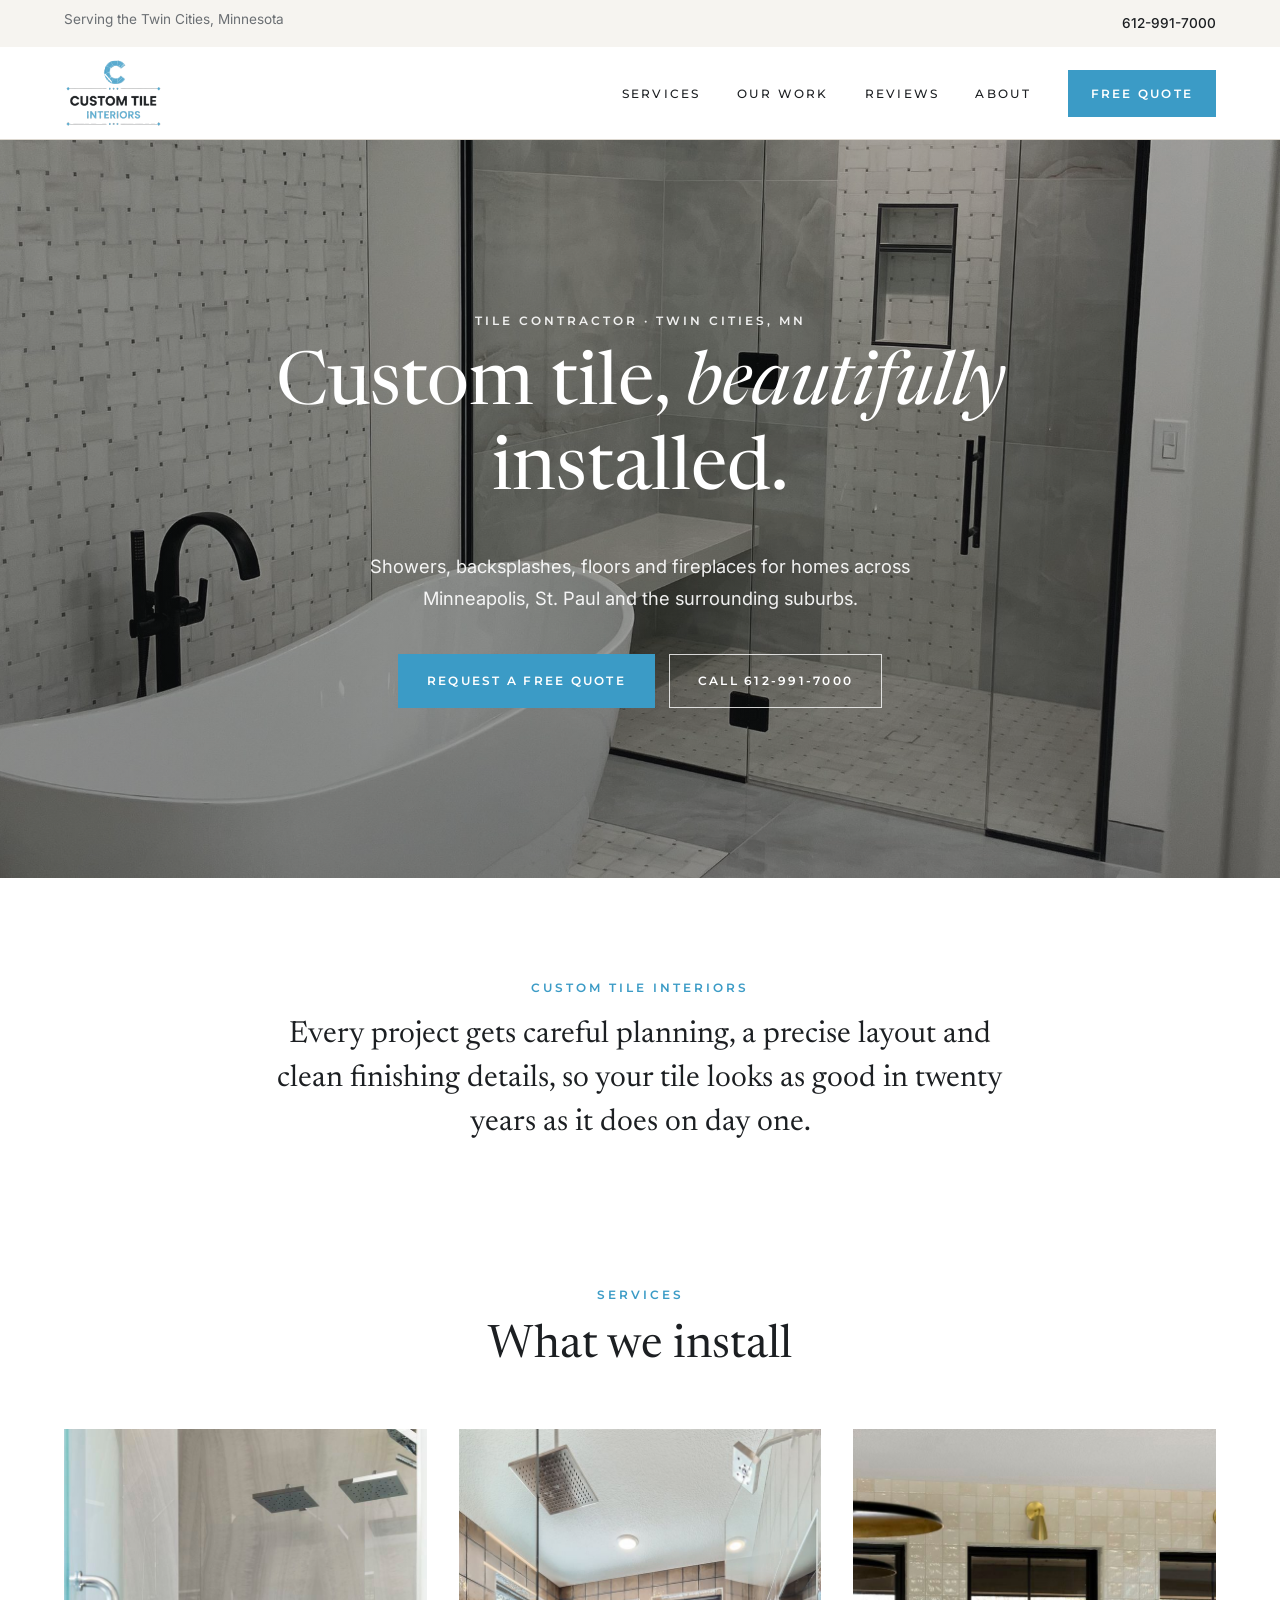
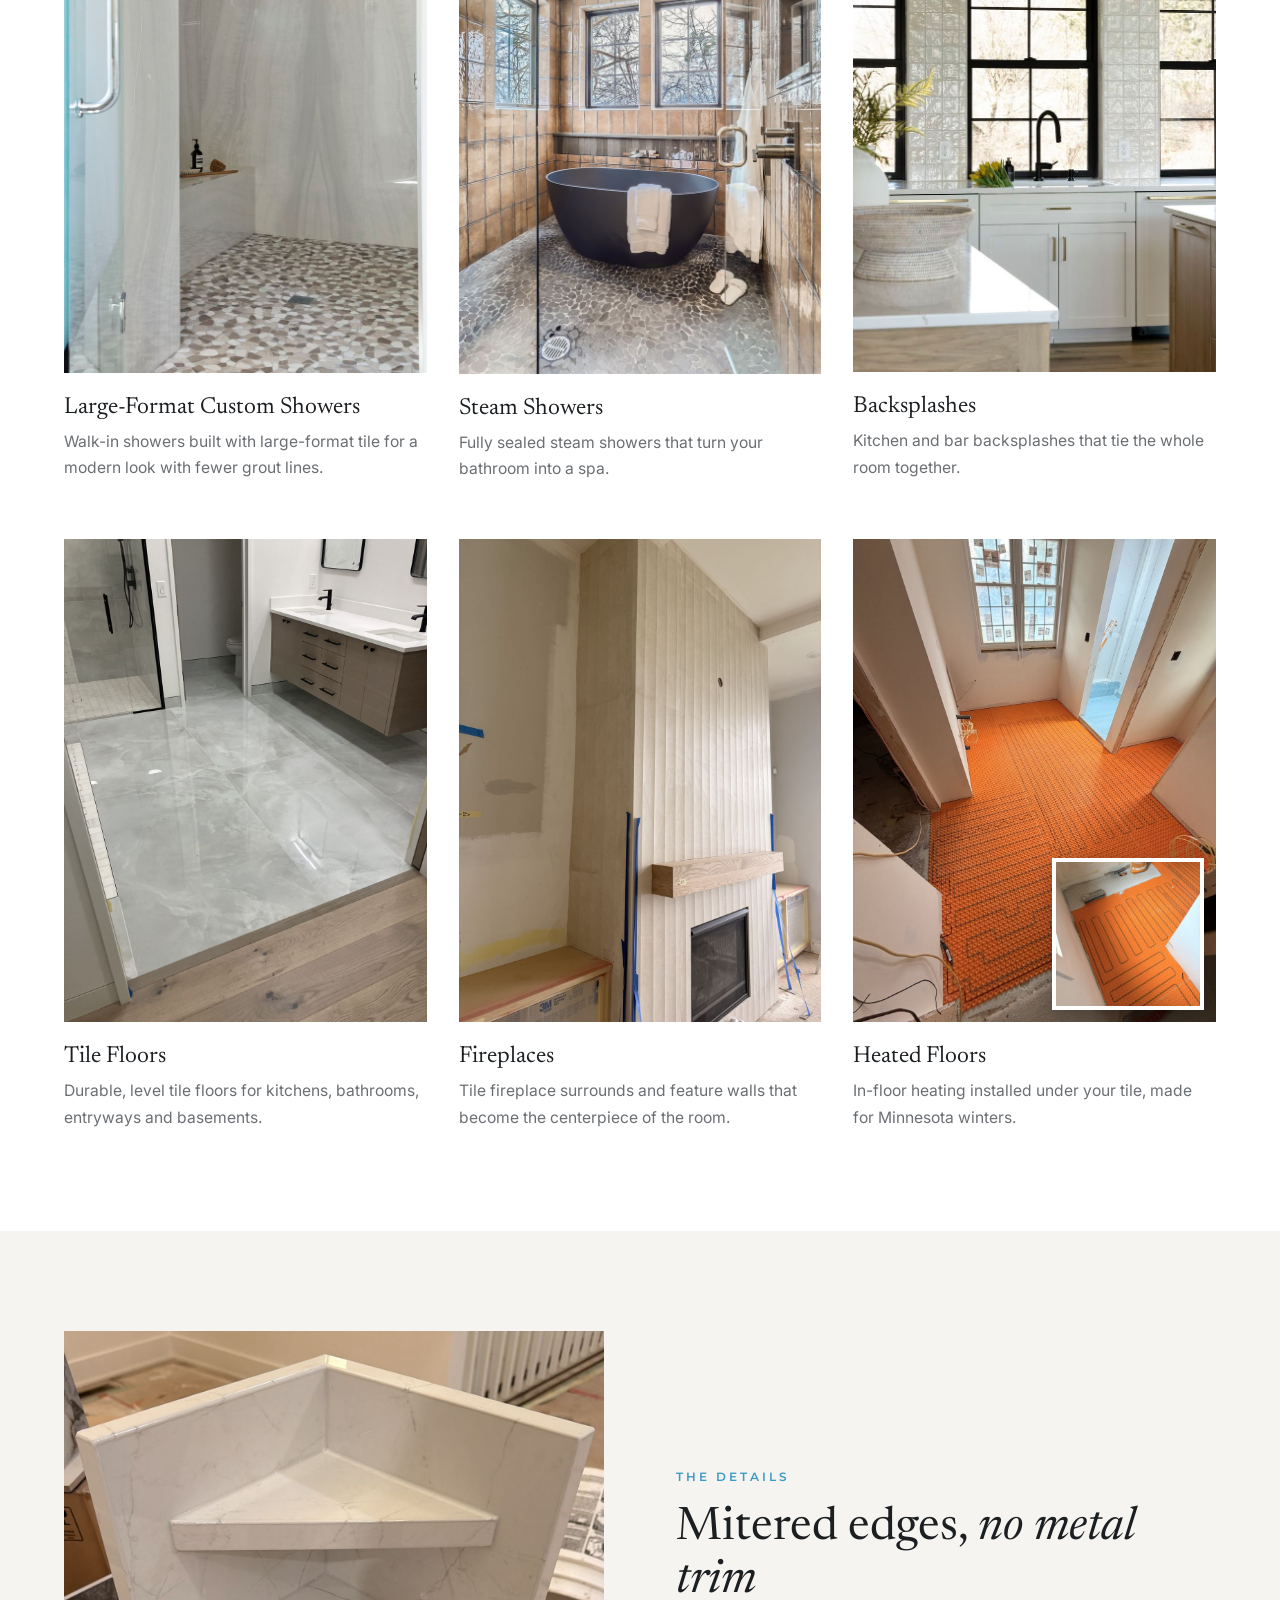
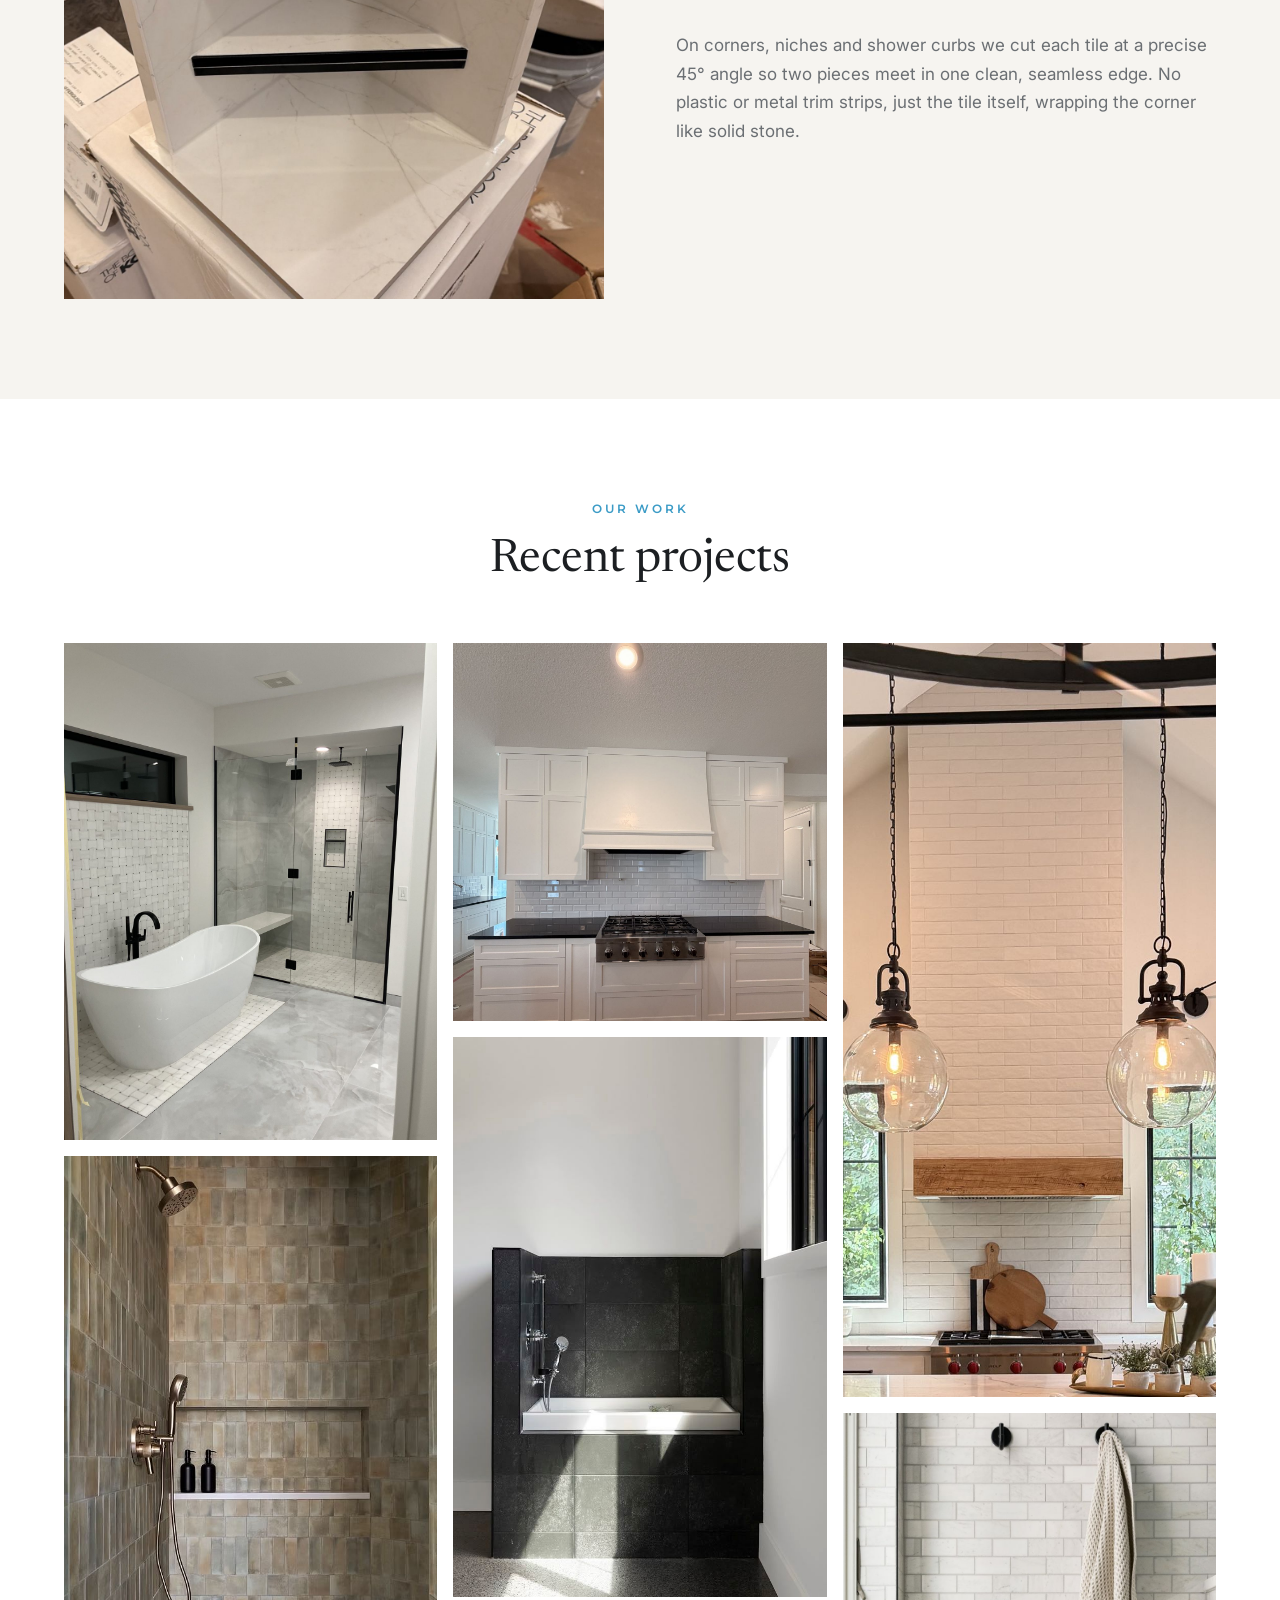
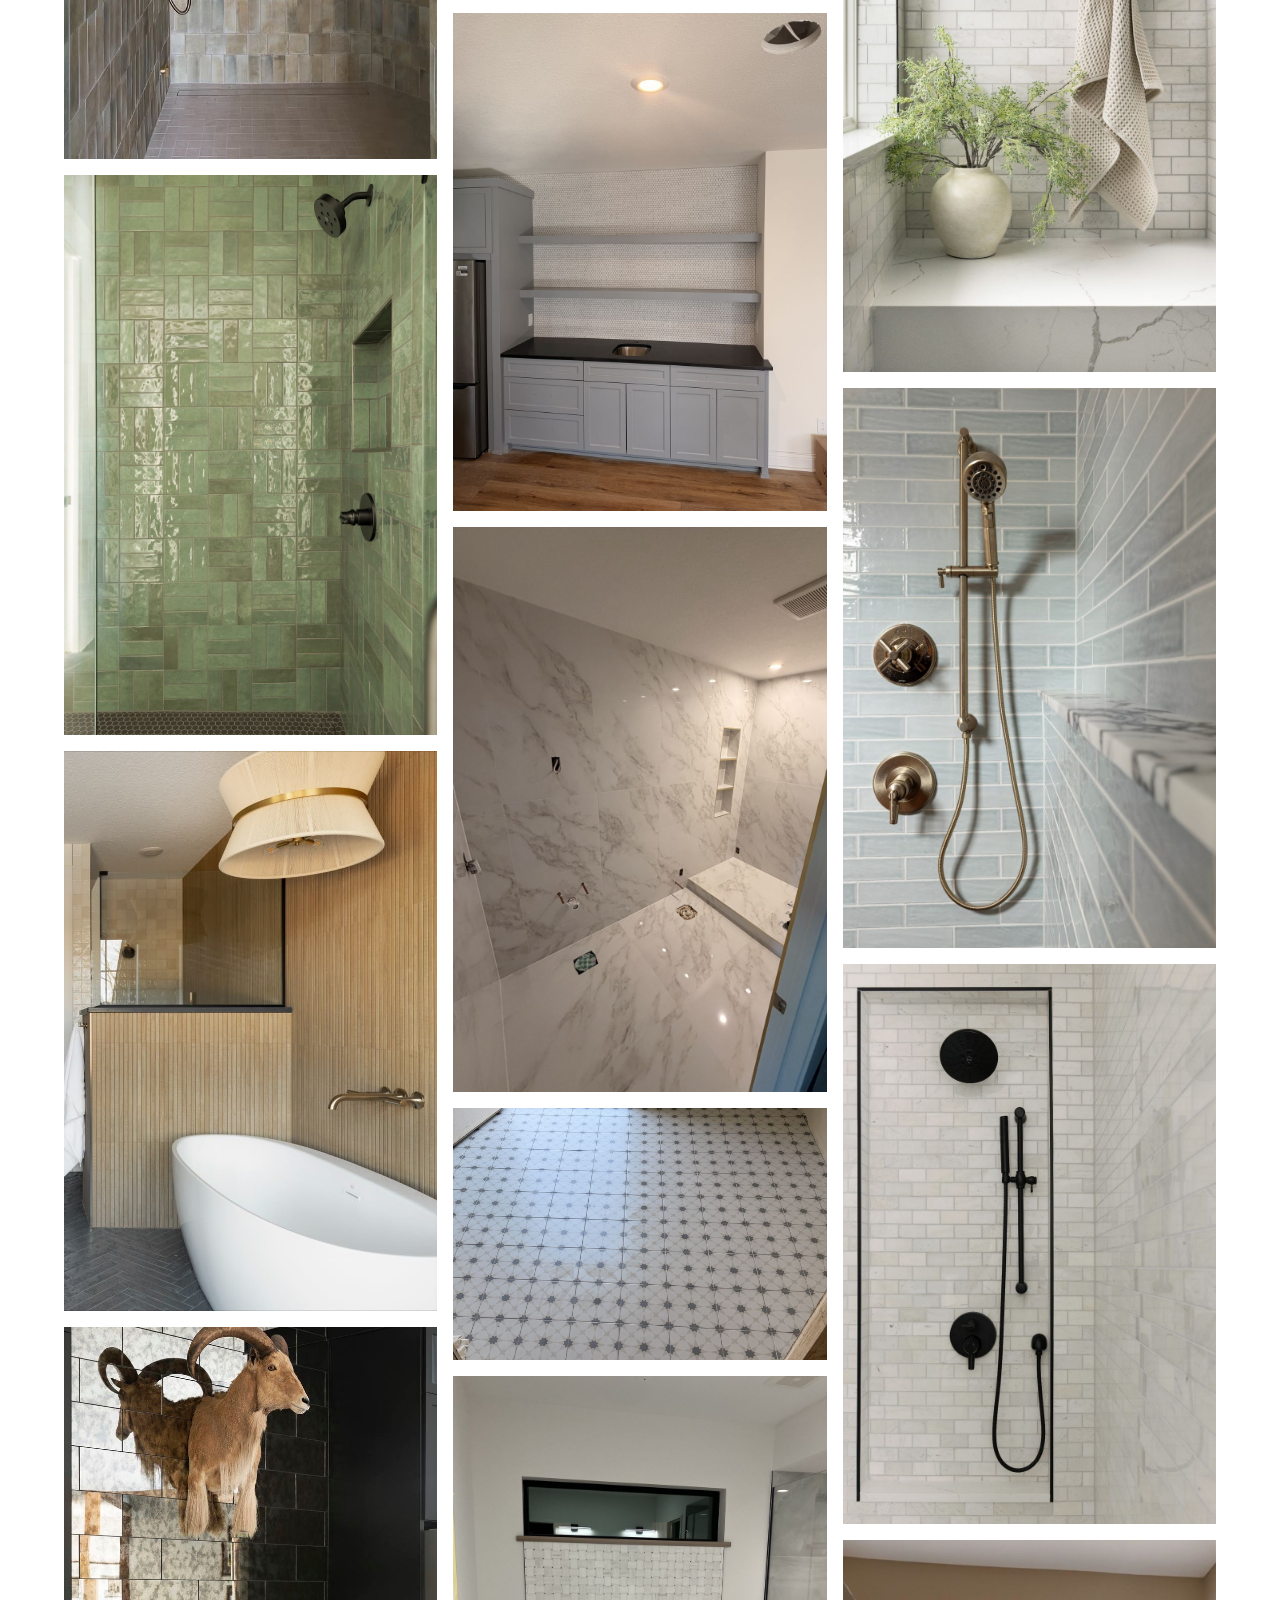
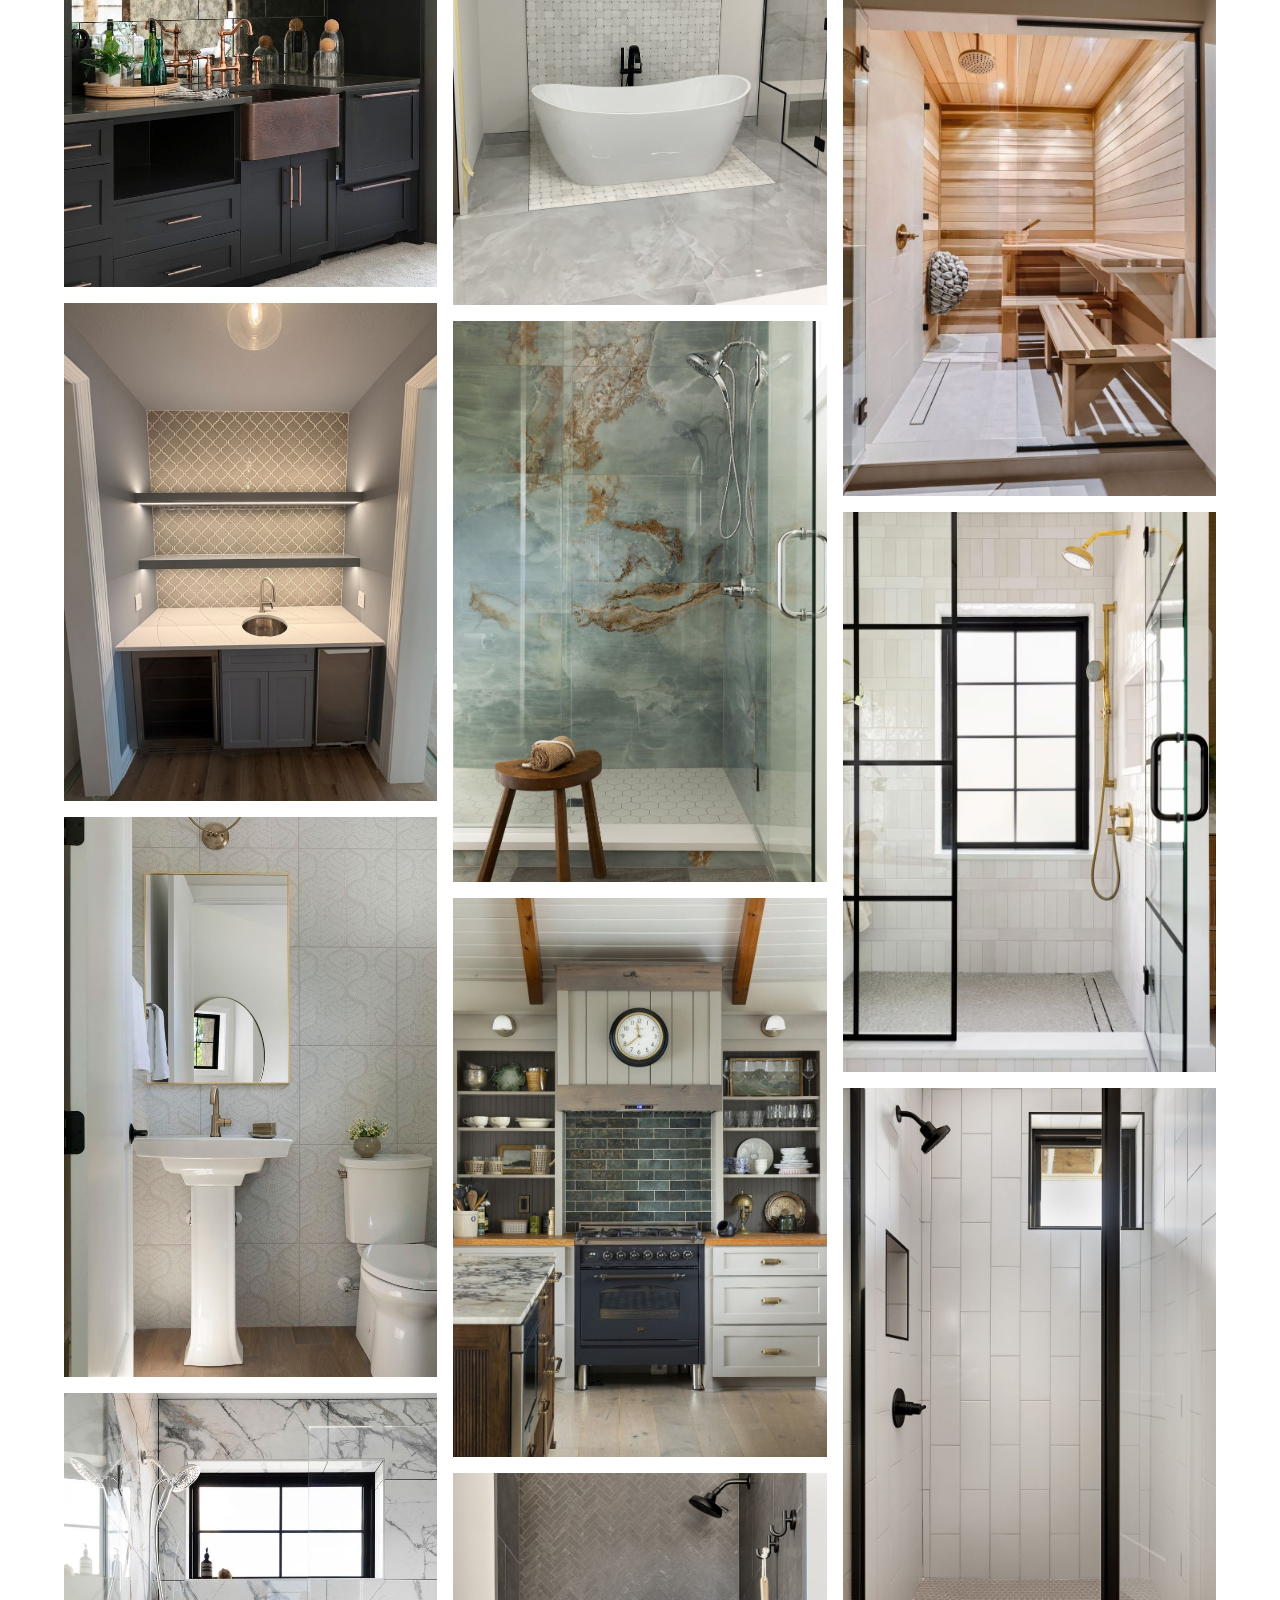
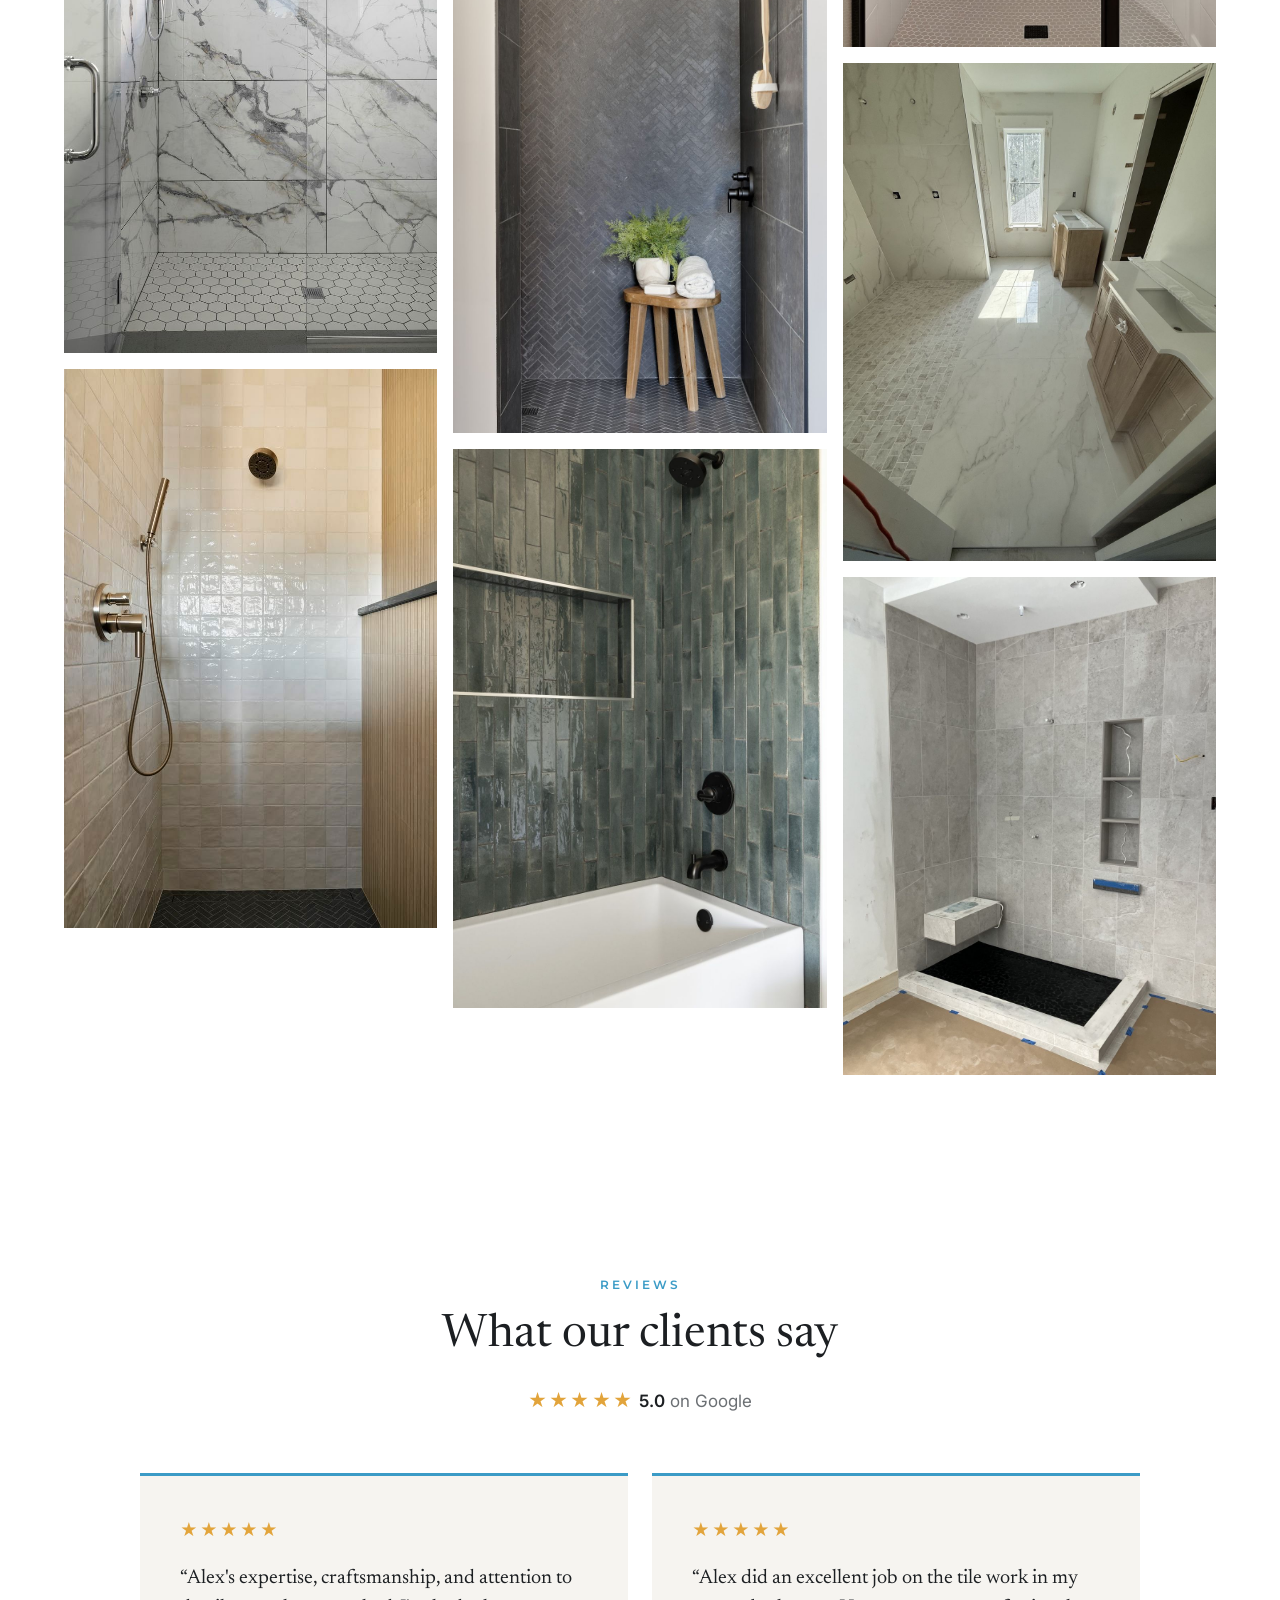
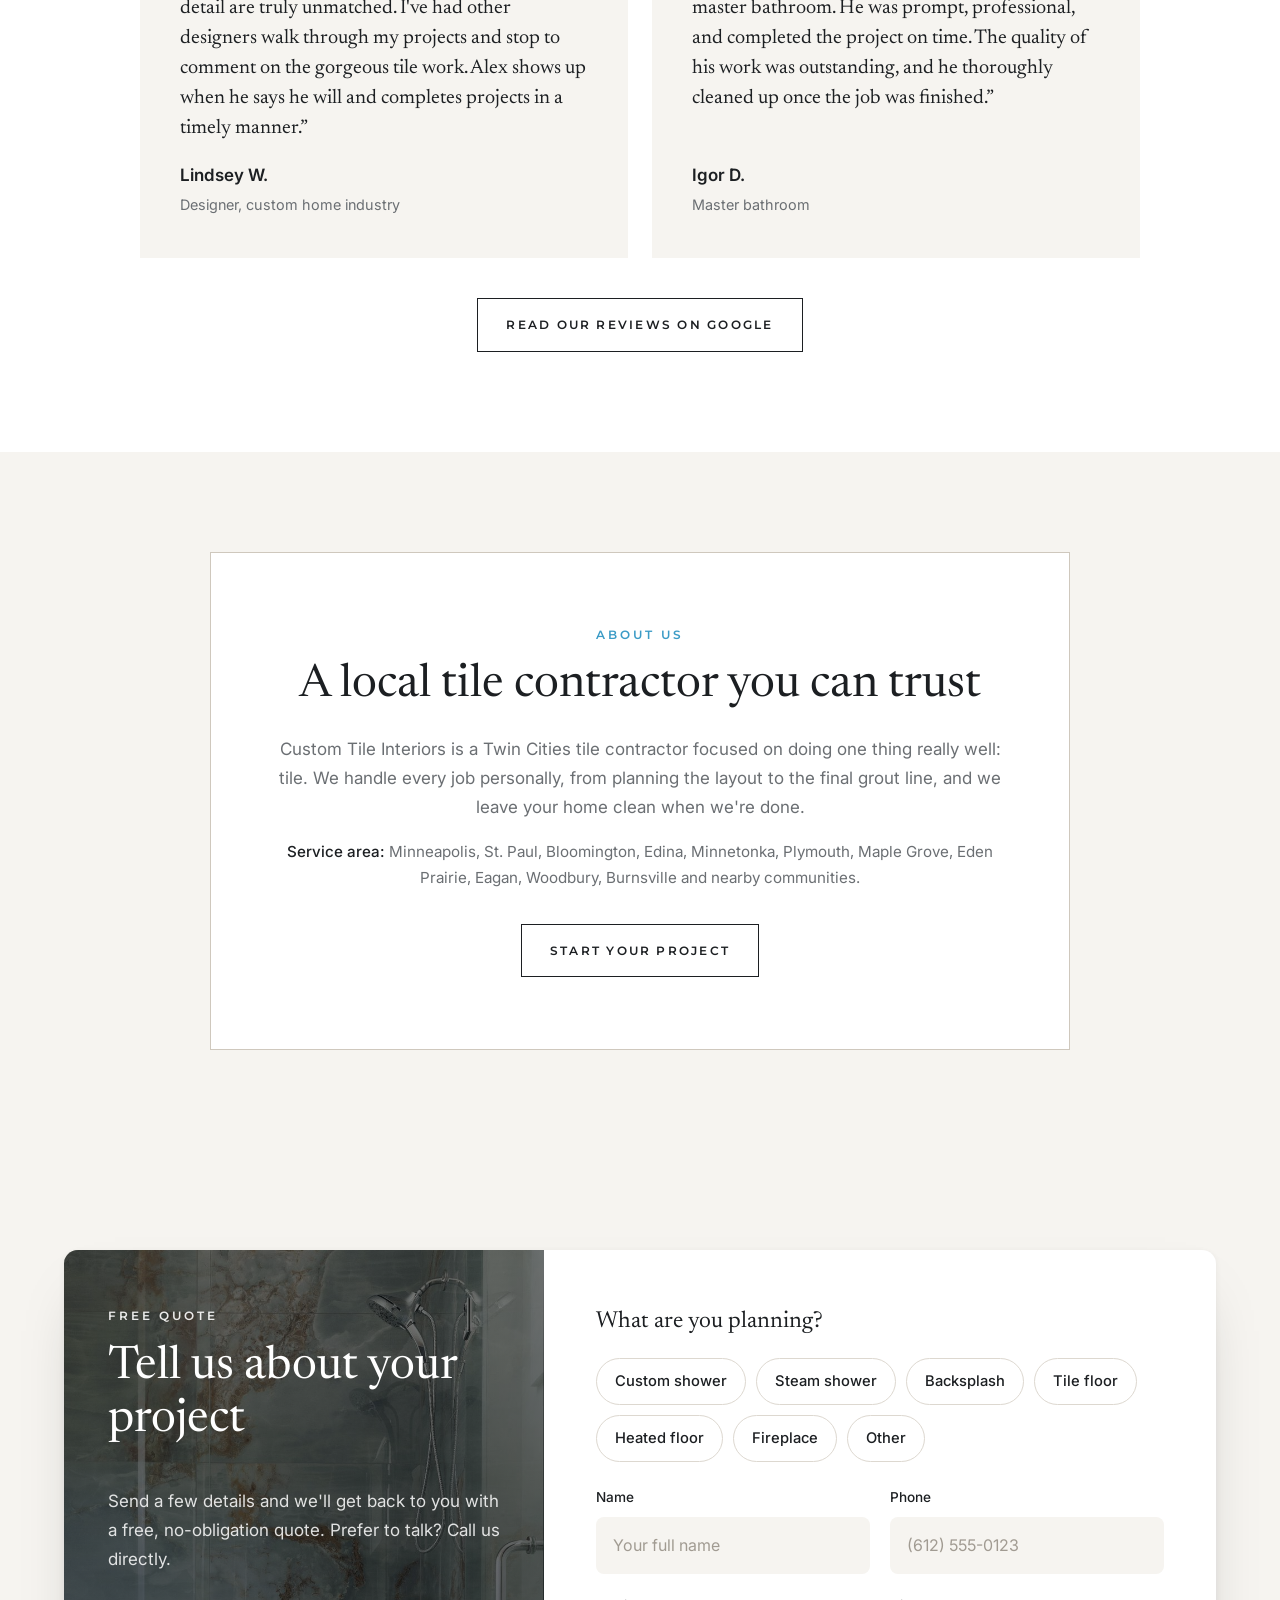
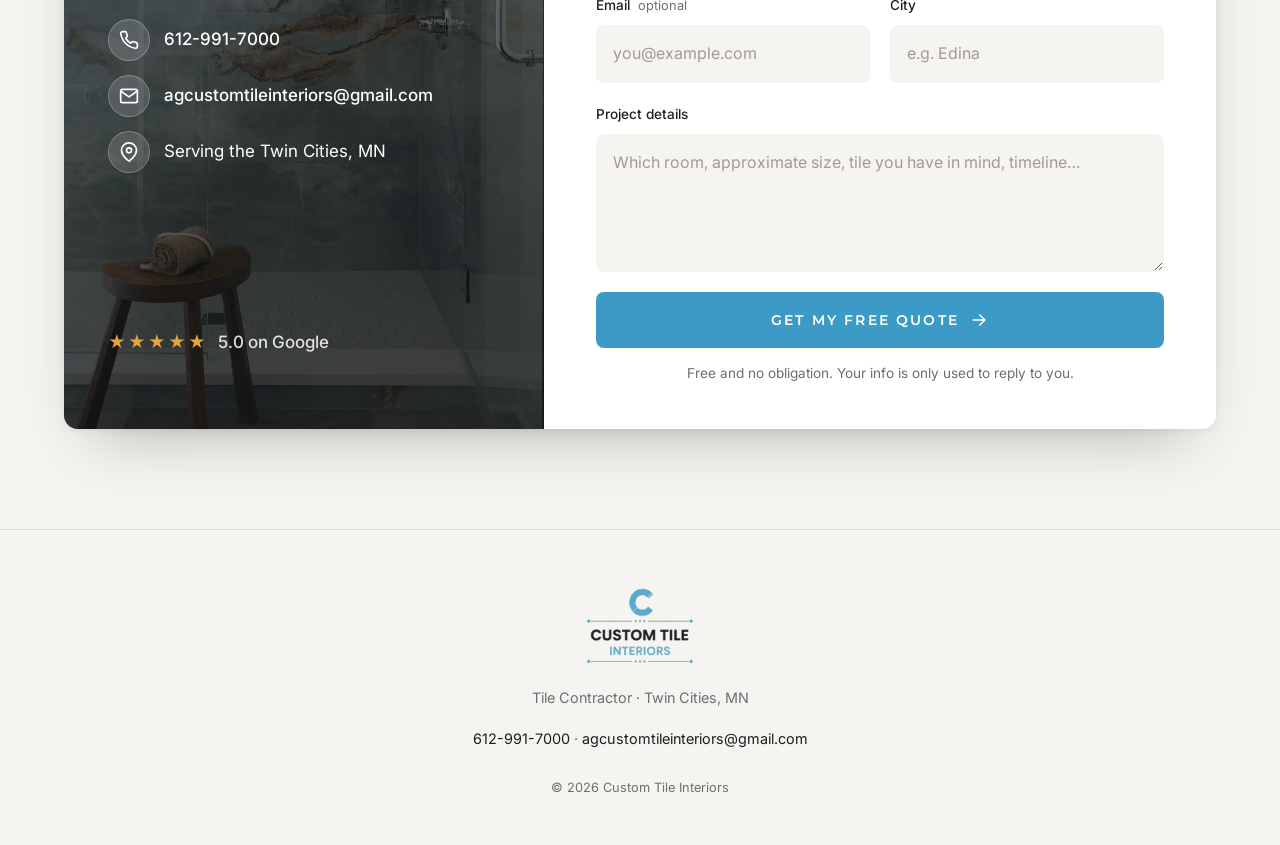
==== index.html @ f6879873 "Logo C pieces now fall gently straight down and float back up Co-Authored-By: Claude Opus 5.5 <norep" ====
<!doctype html>
<html lang="en">
<head>
  <meta charset="utf-8">
  <meta name="viewport" content="width=device-width, initial-scale=1">
  <!-- Draft: keeps search engines out. Remove this line when the site is ready to launch. -->
  <meta name="robots" content="noindex, nofollow">
  <title>Custom Tile Interiors | Tile Contractor in the Twin Cities, MN</title>
  <meta name="description" content="Custom Tile Interiors is a tile contractor serving Minneapolis, St. Paul and the Twin Cities. Custom showers, steam showers, backsplashes, tile floors, heated floors and fireplaces. Call 612-991-7000 for a free quote.">
  <link rel="icon" href="images/favicon.png" type="image/png">
  <link rel="apple-touch-icon" href="images/apple-touch-icon.png">
  <meta name="theme-color" content="#ffffff">
  <!-- Preview shown when the link is texted or shared. Update these URLs when the custom domain goes live. -->
  <meta property="og:type" content="website">
  <meta property="og:title" content="Custom Tile Interiors | Twin Cities Tile Contractor">
  <meta property="og:description" content="Custom showers, steam showers, backsplashes, tile floors, heated floors and fireplaces across the Twin Cities. Free quotes: 612-991-7000.">
  <meta property="og:image" content="https://gorbatiucgleb.github.io/tile-website/images/share-preview.jpg">
  <meta property="og:image:width" content="1200">
  <meta property="og:image:height" content="630">
  <meta property="og:url" content="https://gorbatiucgleb.github.io/tile-website/">
  <meta name="twitter:card" content="summary_large_image">
  <link rel="preconnect" href="https://fonts.googleapis.com">
  <link rel="preconnect" href="https://fonts.gstatic.com" crossorigin>
  <link href="https://fonts.googleapis.com/css2?family=Newsreader:ital,opsz,wght@0,6..72,400;0,6..72,500;1,6..72,400&family=Montserrat:wght@500;600&family=Inter:wght@400;500&display=swap" rel="stylesheet">
  <!-- Bump the ?v= number after style changes so phones load the new version -->
  <link rel="stylesheet" href="styles.css?v=31">
  <!-- Show the loading screen once per visit (not again when moving around the page) -->
  <script>
    try { if (!sessionStorage.getItem("cti-intro")) document.documentElement.classList.add("is-loading"); }
    catch (e) { document.documentElement.classList.add("is-loading"); }
  </script>
</head>
<body>

  <!-- Loading screen: tiles get "laid" one by one, the blue ones form the C from the logo -->
  <div class="loader" id="loader" aria-hidden="true">
    <div class="loader-inner">
      <div class="loader-grid">
        <span class="t" style="--d:0"></span>
        <span class="t c" style="--d:1"></span>
        <span class="t c" style="--d:2"></span>
        <span class="t c" style="--d:3"></span>
        <span class="t c" style="--d:1"></span>
        <span class="t" style="--d:2"></span>
        <span class="t alt" style="--d:3"></span>
        <span class="t" style="--d:4"></span>
        <span class="t c" style="--d:2"></span>
        <span class="t alt" style="--d:3"></span>
        <span class="t" style="--d:4"></span>
        <span class="t alt" style="--d:5"></span>
        <span class="t alt" style="--d:3"></span>
        <span class="t c" style="--d:4"></span>
        <span class="t c" style="--d:5"></span>
        <span class="t c" style="--d:6"></span>
      </div>
      <div class="loader-name">
        <span class="loader-l1">Custom Tile</span>
        <span class="loader-l2">Interiors</span>
      </div>
      <div class="loader-line"></div>
    </div>
  </div>

  <div class="top-bar">
    <div class="container top-bar-inner">
      <span>Serving the Twin Cities, Minnesota</span>
      <a href="tel:+16129917000">612-991-7000</a>
    </div>
  </div>

  <header class="site-header">
    <div class="container header-inner">
      <a href="#top" class="brand" aria-label="Custom Tile Interiors home">
        <img src="images/logo-light-text.png" alt="Custom Tile Interiors logo" width="336" height="238">
        <!-- The C, cut into glass shards that break apart and come back together -->
        <span class="brand-c" aria-hidden="true"><i style="clip-path: polygon(58.0% 42.0%, 74.4% 41.0%, 74.4% 52.6%); --tx: 2%; --ty: 184%; --r: 19deg; animation-delay: 106ms"></i><i style="clip-path: polygon(77.6% 40.8%, 94.5% 39.8%, 94.5% 65.7%, 77.6% 54.7%); --tx: 4%; --ty: 185%; --r: -14deg; animation-delay: 100ms"></i><i style="clip-path: polygon(96.7% 39.6%, 110.5% 38.8%, 110.5% 76.1%, 96.7% 67.1%); --tx: 8%; --ty: 198%; --r: -18deg; animation-delay: 83ms"></i><i style="clip-path: polygon(58.0% 42.0%, 75.1% 53.1%, 60.9% 65.6%); --tx: -3%; --ty: 199%; --r: 9deg; animation-delay: 75ms"></i><i style="clip-path: polygon(75.3% 53.3%, 94.6% 65.8%, 64.2% 92.5%, 60.9% 65.9%); --tx: 9%; --ty: 208%; --r: 7deg; animation-delay: 73ms"></i><i style="clip-path: polygon(94.4% 65.7%, 110.5% 76.1%, 66.9% 114.5%, 64.2% 92.3%); --tx: -0%; --ty: 151%; --r: 1deg; animation-delay: 22ms"></i><i style="clip-path: polygon(58.0% 42.0%, 60.9% 65.9%, 48.6% 65.9%); --tx: -3%; --ty: 165%; --r: -21deg; animation-delay: 85ms"></i><i style="clip-path: polygon(60.4% 61.6%, 63.8% 89.6%, 39.3% 89.6%, 50.3% 61.6%); --tx: -0%; --ty: 201%; --r: 1deg; animation-delay: 64ms"></i><i style="clip-path: polygon(63.6% 88.0%, 66.9% 114.5%, 29.5% 114.5%, 39.9% 88.0%); --tx: -0%; --ty: 190%; --r: -2deg; animation-delay: 9ms"></i><i style="clip-path: polygon(58.0% 42.0%, 49.2% 64.5%, 35.5% 49.9%); --tx: 6%; --ty: 210%; --r: 15deg; animation-delay: 104ms"></i><i style="clip-path: polygon(49.4% 63.8%, 39.1% 90.0%, 10.0% 58.8%, 36.2% 49.6%); --tx: -4%; --ty: 164%; --r: -9deg; animation-delay: 57ms"></i><i style="clip-path: polygon(37.1% 95.2%, 29.5% 114.5%, -14.5% 67.4%, 4.8% 60.6%); --tx: -1%; --ty: 174%; --r: 15deg; animation-delay: 40ms"></i><i style="clip-path: polygon(58.0% 42.0%, 33.5% 50.6%, 33.5% 34.4%); --tx: 4%; --ty: 201%; --r: -22deg; animation-delay: 100ms"></i><i style="clip-path: polygon(31.4% 51.3%, 10.0% 58.8%, 10.0% 27.0%, 31.4% 33.7%); --tx: 1%; --ty: 178%; --r: 21deg; animation-delay: 107ms"></i><i style="clip-path: polygon(12.5% 57.9%, -14.5% 67.4%, -14.5% 19.4%, 12.5% 27.8%); --tx: -11%; --ty: 188%; --r: 12deg; animation-delay: 101ms"></i><i style="clip-path: polygon(58.0% 42.0%, 31.2% 33.6%, 42.4% 22.6%); --tx: -6%; --ty: 170%; --r: 20deg; animation-delay: 137ms"></i><i style="clip-path: polygon(31.5% 33.7%, 5.9% 25.8%, 27.6% 4.3%, 42.5% 22.8%); --tx: -7%; --ty: 165%; --r: -18deg; animation-delay: 127ms"></i><i style="clip-path: polygon(7.1% 26.1%, -14.5% 19.4%, 15.7% -10.5%, 28.3% 5.1%); --tx: -1%; --ty: 161%; --r: 3deg; animation-delay: 161ms"></i><i style="clip-path: polygon(58.0% 42.0%, 45.8% 26.9%, 60.7% 26.9%); --tx: -3%; --ty: 194%; --r: -16deg; animation-delay: 134ms"></i><i style="clip-path: polygon(45.6% 26.6%, 31.1% 8.5%, 64.0% 8.5%, 60.8% 26.6%); --tx: -5%; --ty: 175%; --r: -13deg; animation-delay: 142ms"></i><i style="clip-path: polygon(28.3% 5.1%, 15.7% -10.5%, 67.4% -10.5%, 64.6% 5.1%); --tx: 5%; --ty: 198%; --r: -9deg; animation-delay: 199ms"></i><i style="clip-path: polygon(58.0% 42.0%, 61.0% 25.5%, 72.2% 25.5%); --tx: -2%; --ty: 174%; --r: 16deg; animation-delay: 136ms"></i><i style="clip-path: polygon(60.9% 25.8%, 64.3% 7.0%, 88.2% 7.0%, 71.9% 25.8%); --tx: -2%; --ty: 209%; --r: -13deg; animation-delay: 144ms"></i><i style="clip-path: polygon(64.3% 6.7%, 67.4% -10.5%, 103.2% -10.5%, 88.4% 6.7%); --tx: 7%; --ty: 170%; --r: -9deg; animation-delay: 165ms"></i><i style="clip-path: polygon(58.0% 42.0%, 72.7% 25.0%, 75.0% 41.0%); --tx: -3%; --ty: 185%; --r: -11deg; animation-delay: 126ms"></i><i style="clip-path: polygon(73.1% 24.5%, 86.9% 8.5%, 91.5% 39.9%, 75.5% 40.9%); --tx: 2%; --ty: 177%; --r: 20deg; animation-delay: 133ms"></i><i style="clip-path: polygon(86.7% 8.7%, 103.2% -10.5%, 110.5% 38.8%, 91.3% 40.0%); --tx: 7%; --ty: 202%; --r: -14deg; animation-delay: 135ms"></i></span>
      </a>
      <nav class="nav" aria-label="Main">
        <a href="#services">Services</a>
        <a href="#work">Our Work</a>
        <a href="#reviews">Reviews</a>
        <a href="#about">About</a>
        <a href="#quote" class="btn btn-solid">Free Quote</a>
      </nav>
    </div>
  </header>

  <main id="top">

    <!-- Hero: full-width photo. Wide crop for computers, tall crop for phones -->
    <section class="hero">
      <!-- Slideshow: photos fade from one to the next. Wide crops for computers, tall crops for phones -->
      <div class="hero-slides">
        <picture class="hero-photo is-active">
          <source media="(max-aspect-ratio: 1/1)" srcset="images/hero-mobile.jpg">
          <img width="2000" height="1124" src="images/hero.jpg" alt="Bathroom by Custom Tile Interiors: freestanding tub on a basketweave mosaic and a glass shower with large-format tile" fetchpriority="high">
        </picture>
        <picture class="hero-photo">
          <source media="(max-aspect-ratio: 1/1)" srcset="images/hero-kitchen-mobile.jpg">
          <img width="1334" height="750" src="images/hero-kitchen.jpg" alt="Farmhouse kitchen with a green glazed tile backsplash behind the range">
        </picture>
        <picture class="hero-photo">
          <source media="(max-aspect-ratio: 1/1)" srcset="images/hero-herringbone-mobile.jpg">
          <img width="1334" height="750" src="images/hero-herringbone.jpg" alt="Shower with a charcoal herringbone tile wall">
        </picture>
        <picture class="hero-photo">
          <source media="(max-aspect-ratio: 1/1)" srcset="images/hero-onyx-mobile.jpg">
          <img width="1333" height="749" src="images/hero-onyx.jpg" alt="Shower with large blue onyx-look slab walls">
        </picture>
        <picture class="hero-photo">
          <source media="(max-aspect-ratio: 1/1)" srcset="images/hero-dark-tub-mobile.jpg">
          <img width="1472" height="828" src="images/hero-dark-tub.jpg" alt="Tub surround in large dark stone-look tile">
        </picture>
        <picture class="hero-photo">
          <source media="(max-aspect-ratio: 1/1)" srcset="images/hero-green-shower-mobile.jpg">
          <img width="1600" height="900" src="images/hero-green-shower.jpg" alt="Shower with glossy green handmade-look tile and a recessed niche">
        </picture>
        <picture class="hero-photo">
          <source media="(max-aspect-ratio: 1/1)" srcset="images/hero-teal-tub-mobile.jpg">
          <img width="1334" height="750" src="images/hero-teal-tub.jpg" alt="Tub surround in deep teal glossy vertical tile with a long niche">
        </picture>
      </div>
      <div class="hero-content">
        <p class="label label-light">Tile Contractor · Twin Cities, MN</p>
        <h1>Custom tile, <em>beautifully</em> installed.</h1>
        <p class="hero-lead">Showers, backsplashes, floors and fireplaces for homes across Minneapolis, St.&nbsp;Paul and the surrounding suburbs.</p>
        <div class="hero-actions">
          <a href="#quote" class="btn btn-solid">Request a Free Quote</a>
          <a href="tel:+16129917000" class="btn btn-ghost">Call 612-991-7000</a>
        </div>
      </div>
    </section>

    <!-- Intro -->
    <section class="intro">
      <div class="container narrow">
        <p class="label">Custom Tile Interiors</p>
        <p class="intro-text">Every project gets careful planning, a precise layout and clean finishing details, so your tile looks as good in twenty years as it does on day one.</p>
      </div>
    </section>

    <!-- Services -->
    <section id="services" class="section">
      <div class="container">
        <div class="section-head">
          <p class="label">Services</p>
          <h2>What we install</h2>
        </div>

        <div class="services-grid">
          <article class="service">
            <div class="ph"><img width="736" height="1104" src="images/shower-porcelain-slabs.jpg" alt="Walk-in shower with floor-to-ceiling porcelain slabs and a pebble mosaic floor" loading="lazy"></div>
            <h3>Large-Format Custom Showers</h3>
            <p>Walk-in showers built with large-format tile for a modern look with fewer grout lines.</p>
          </article>
          <article class="service">
            <div class="ph"><img width="736" height="1106" src="images/wet-room-tub-shower.jpg" alt="Glass-enclosed wet room with a rain shower, soaking tub and river rock floor" loading="lazy"></div>
            <h3>Steam Showers</h3>
            <p>Fully sealed steam showers that turn your bathroom into a spa.</p>
          </article>
          <article class="service">
            <div class="ph"><img width="736" height="1103" src="images/kitchen-backsplash.jpg" alt="Kitchen with a glossy handmade-look tile backsplash around black windows" loading="lazy"></div>
            <h3>Backsplashes</h3>
            <p>Kitchen and bar backsplashes that tie the whole room together.</p>
          </article>
          <article class="service">
            <div class="ph"><img width="1050" height="1400" src="images/floor-large-format.jpg" alt="Polished large-format marble-look floor tile in a master bathroom" loading="lazy"></div>
            <h3>Tile Floors</h3>
            <p>Durable, level tile floors for kitchens, bathrooms, entryways and basements.</p>
          </article>
          <article class="service">
            <div class="ph"><img width="1050" height="1400" src="images/fireplace-fluted-tile-full.jpg" alt="Fireplace wall in fluted tile with a wood mantel" loading="lazy"></div>
            <h3>Fireplaces</h3>
            <p>Tile fireplace surrounds and feature walls that become the centerpiece of the room.</p>
          </article>
          <article class="service">
            <div class="ph has-inset">
              <img width="1050" height="1400" src="images/heated-floor-install.jpg" alt="Heated floor cable system being installed before tile" loading="lazy">
              <img width="1400" height="1400" src="images/heated-floor-install-2.jpg" alt="Heating cables laid in a bathroom floor membrane" loading="lazy" class="inset">
            </div>
            <h3>Heated Floors</h3>
            <p>In-floor heating installed under your tile, made for Minnesota winters.</p>
          </article>
        </div>
      </div>
    </section>

    <!-- Mitered edges -->
    <section class="section section-stone">
      <div class="container split">
        <div class="ph ph-tall"><img width="1332" height="1400" src="images/mitered-corner-shelf.jpg" alt="Corner shower shelf built from marble-look tile with crisp mitered edges" loading="lazy"></div>
        <div class="split-text">
          <p class="label">The details</p>
          <h2>Mitered edges, <em>no metal trim</em></h2>
          <p>On corners, niches and shower curbs we cut each tile at a precise 45° angle so two pieces meet in one clean, seamless edge. No plastic or metal trim strips, just the tile itself, wrapping the corner like solid stone.</p>
        </div>
      </div>
    </section>

    <!-- Gallery -->
    <section id="work" class="section">
      <div class="container">
        <div class="section-head">
          <p class="label">Our Work</p>
          <h2>Recent projects</h2>
        </div>
        <!-- To add a project: put the photo in images/ and copy one <figure> line -->
        <div class="gallery">
          <figure><img width="1200" height="1600" src="images/bathroom-tub-shower.jpg" alt="Master bathroom with a freestanding tub on a basketweave mosaic and a glass-enclosed shower with large-format tile" loading="lazy"></figure>
          <figure><img width="586" height="946" src="images/shower-sage-vertical-tile.jpg" alt="Walk-in shower in sage and sand handmade-look tile with a long niche and linear drain" loading="lazy"></figure>
          <figure><img width="933" height="1400" src="images/shower-green-tile.jpg" alt="Shower with glossy green tile in a mixed vertical and horizontal pattern" loading="lazy"></figure>
          <figure><img width="736" height="1104" src="images/bathroom-moody-warm.jpg" alt="Modern bathroom with fluted tile walls, a freestanding tub and herringbone floor" loading="lazy"></figure>
          <figure><img width="736" height="1104" src="images/basement-bar.jpg" alt="Basement bar with antique mirror tile backsplash and black cabinets" loading="lazy"></figure>
          <figure><img width="1050" height="1400" src="images/bar-arabesque-backsplash.jpg" alt="Wet bar with an arabesque tile backsplash and floating shelves" loading="lazy"></figure>
          <figure><img width="736" height="1104" src="images/powder-room-tile-wall.jpg" alt="Powder room with a patterned white tile feature wall" loading="lazy"></figure>
          <figure><img width="736" height="1104" src="images/shower-marble-oversized.jpg" alt="Shower with oversized marble-look tile and a hexagon mosaic floor" loading="lazy"></figure>
          <figure><img width="736" height="1103" src="images/shower-zellige-cream.jpg" alt="Shower with cream glossy square tile and a dark herringbone floor" loading="lazy"></figure>
          <figure><img width="1382" height="1400" src="images/kitchen-subway-backsplash.jpg" alt="White kitchen with a subway tile backsplash behind the range" loading="lazy"></figure>
          <figure><img width="736" height="1104" src="images/tub-surround-dark.jpg" alt="Bathtub surround in large dark stone-look tile" loading="lazy"></figure>
          <figure><img width="1050" height="1400" src="images/mosaic-wall-shelves.jpg" alt="Kitchenette with a white mosaic tile wall and floating shelves" loading="lazy"></figure>
          <figure><img width="924" height="1400" src="images/shower-marble-look.jpg" alt="Large-format marble-look tile shower with a recessed niche and curb" loading="lazy"></figure>
          <figure><img width="1400" height="944" src="images/floor-patterned-entry.jpg" alt="Entryway floor in patterned star tile" loading="lazy"></figure>
          <figure><img width="987" height="1400" src="images/bathroom-tub-mosaic.jpg" alt="Freestanding tub on a basketweave marble mosaic with a matching wall" loading="lazy"></figure>
          <figure><img width="933" height="1400" src="images/shower-onyx-slab.jpg" alt="Shower with large blue onyx-look slab walls and a wood stool" loading="lazy"></figure>
          <figure><img width="934" height="1400" src="images/kitchen-green-backsplash.jpg" alt="Farmhouse kitchen with a green glazed tile backsplash behind the range" loading="lazy"></figure>
          <figure><img width="934" height="1400" src="images/shower-charcoal-herringbone.jpg" alt="Shower with a charcoal herringbone tile wall and matching floor" loading="lazy"></figure>
          <figure><img width="934" height="1400" src="images/tub-surround-green-glossy.jpg" alt="Tub surround in glossy green vertical tile with a long niche" loading="lazy"></figure>
          <figure><img width="693" height="1400" src="images/kitchen-tile-range-hood.jpg" alt="Kitchen range hood wrapped floor to ceiling in white brick-style tile" loading="lazy"></figure>
          <figure><img width="934" height="1400" src="images/shower-subway-marble-bench.jpg" alt="White subway tile shower with a marble bench" loading="lazy"></figure>
          <figure><img width="934" height="1400" src="images/shower-blue-subway-ledge.jpg" alt="Pale blue glossy subway tile shower with a marble ledge" loading="lazy"></figure>
          <figure><img width="934" height="1400" src="images/shower-marble-subway-black.jpg" alt="Marble subway tile shower wall framed with black trim" loading="lazy"></figure>
          <figure><img width="940" height="1400" src="images/sauna-shower-room.jpg" alt="Spa bathroom with a glass-enclosed cedar sauna and tiled shower" loading="lazy"></figure>
          <figure><img width="832" height="1248" src="images/shower-white-tile-window.jpg" alt="White vertical tile shower with a black-framed window, brass fixtures and a pebble floor" loading="lazy"></figure>
          <figure><img width="934" height="1400" src="images/shower-white-vertical-tile.jpg" alt="Shower with white tile laid vertically, a niche and a window" loading="lazy"></figure>
          <figure><img width="1050" height="1400" src="images/bathroom-marble-floor-herringbone.jpg" alt="Master bathroom with large marble-look floor tile and a herringbone mosaic strip" loading="lazy"></figure>
          <figure><img width="1050" height="1400" src="images/shower-niche-floating-bench.jpg" alt="Large gray tile shower with a tall three-shelf niche and a floating bench" loading="lazy"></figure>
        </div>
      </div>
    </section>

    <!-- Reviews (copied from the Google Business Profile) -->
    <section id="reviews" class="section">
      <div class="container">
        <div class="section-head">
          <p class="label">Reviews</p>
          <h2>What our clients say</h2>
          <p class="rating"><span class="stars" aria-hidden="true">★★★★★</span> <strong>5.0</strong> on Google</p>
        </div>

        <div class="reviews-grid">
          <figure class="review">
            <div class="stars" aria-label="5 out of 5 stars">★★★★★</div>
            <blockquote>“Alex's expertise, craftsmanship, and attention to detail are truly unmatched. I've had other designers walk through my projects and stop to comment on the gorgeous tile work. Alex shows up when he says he will and completes projects in a timely manner.”</blockquote>
            <figcaption><strong>Lindsey W.</strong><span>Designer, custom home industry</span></figcaption>
          </figure>
          <figure class="review">
            <div class="stars" aria-label="5 out of 5 stars">★★★★★</div>
            <blockquote>“Alex did an excellent job on the tile work in my master bathroom. He was prompt, professional, and completed the project on time. The quality of his work was outstanding, and he thoroughly cleaned up once the job was finished.”</blockquote>
            <figcaption><strong>Igor D.</strong><span>Master bathroom</span></figcaption>
          </figure>
        </div>

        <div class="reviews-actions">
          <a href="https://maps.google.com/?cid=2243337862761201056" class="btn btn-outline" target="_blank" rel="noopener">Read our reviews on Google</a>
        </div>
      </div>
    </section>

    <!-- About + area -->
    <section id="about" class="section section-stone">
      <div class="container">
        <div class="framed">
          <p class="label">About Us</p>
          <h2>A local tile contractor you can trust</h2>
          <p>Custom Tile Interiors is a Twin Cities tile contractor focused on doing one thing really well: tile. We handle every job personally, from planning the layout to the final grout line, and we leave your home clean when we're done.</p>
          <p class="area"><strong>Service area:</strong> Minneapolis, St. Paul, Bloomington, Edina, Minnetonka, Plymouth, Maple Grove, Eden Prairie, Eagan, Woodbury, Burnsville and nearby communities.</p>
          <a href="#quote" class="btn btn-outline">Start Your Project</a>
        </div>
      </div>
    </section>

    <!-- Quote -->
    <section id="quote" class="section section-stone">
      <div class="container">
        <div class="quote-card">

          <!-- Left: photo panel with contact info -->
          <aside class="quote-side">
            <img width="933" height="1400" src="images/shower-onyx-slab.jpg" alt="" class="quote-side-photo" loading="lazy">
            <div class="quote-side-content">
              <p class="label label-light">Free Quote</p>
              <h2>Tell us about your project</h2>
              <p>Send a few details and we'll get back to you with a free, no-obligation quote. Prefer to talk? Call us directly.</p>
              <ul class="quote-contacts">
                <li>
                  <span class="icon" aria-hidden="true"><svg viewBox="0 0 24 24"><path d="M22 16.9v3a2 2 0 0 1-2.2 2 19.8 19.8 0 0 1-8.6-3.1 19.5 19.5 0 0 1-6-6A19.8 19.8 0 0 1 2.1 4.2 2 2 0 0 1 4.1 2h3a2 2 0 0 1 2 1.7c.1 1 .4 1.9.7 2.8a2 2 0 0 1-.5 2.1L8 9.9a16 16 0 0 0 6 6l1.3-1.3a2 2 0 0 1 2.1-.4c.9.3 1.8.6 2.8.7a2 2 0 0 1 1.7 2z"/></svg></span>
                  <a href="tel:+16129917000">612-991-7000</a>
                </li>
                <li>
                  <span class="icon" aria-hidden="true"><svg viewBox="0 0 24 24"><path d="M4 4h16a2 2 0 0 1 2 2v12a2 2 0 0 1-2 2H4a2 2 0 0 1-2-2V6a2 2 0 0 1 2-2z"/><path d="m22 6-10 7L2 6"/></svg></span>
                  <a href="mailto:agcustomtileinteriors@gmail.com">agcustomtileinteriors@gmail.com</a>
                </li>
                <li>
                  <span class="icon" aria-hidden="true"><svg viewBox="0 0 24 24"><path d="M21 10c0 7-9 13-9 13S3 17 3 10a9 9 0 0 1 18 0z"/><circle cx="12" cy="10" r="3"/></svg></span>
                  <span>Serving the Twin Cities, MN</span>
                </li>
              </ul>
              <p class="quote-rating"><span class="stars" aria-hidden="true">★★★★★</span> 5.0 on Google</p>
            </div>
          </aside>

          <!-- Right: the form -->
          <div class="quote-main">
            <form class="quote-form" id="quote-form">
              <fieldset class="chips">
                <legend>What are you planning?</legend>
                <label><input type="radio" name="project" value="Custom shower" required><span>Custom shower</span></label>
                <label><input type="radio" name="project" value="Steam shower"><span>Steam shower</span></label>
                <label><input type="radio" name="project" value="Backsplash"><span>Backsplash</span></label>
                <label><input type="radio" name="project" value="Tile floor"><span>Tile floor</span></label>
                <label><input type="radio" name="project" value="Heated floor"><span>Heated floor</span></label>
                <label><input type="radio" name="project" value="Fireplace"><span>Fireplace</span></label>
                <label><input type="radio" name="project" value="Other"><span>Other</span></label>
              </fieldset>

              <div class="form-row">
                <label class="field">Name
                  <input type="text" name="name" required autocomplete="name" placeholder="Your full name">
                </label>
                <label class="field">Phone
                  <input type="tel" name="phone" required autocomplete="tel" placeholder="(612) 555-0123">
                </label>
              </div>
              <div class="form-row">
                <label class="field"><span>Email <span class="optional">optional</span></span>
                  <input type="email" name="email" autocomplete="email" placeholder="you@example.com">
                </label>
                <label class="field">City
                  <input type="text" name="city" autocomplete="address-level2" placeholder="e.g. Edina">
                </label>
              </div>
              <label class="field">Project details
                <textarea name="details" rows="4" placeholder="Which room, approximate size, tile you have in mind, timeline…"></textarea>
              </label>

              <!-- Spam trap: hidden from people, bots fill it in -->
              <input type="text" name="_honey" class="honey" tabindex="-1" autocomplete="off" aria-hidden="true">

              <button type="submit" class="quote-submit">
                <span class="label-text">Get My Free Quote</span>
                <svg viewBox="0 0 24 24" aria-hidden="true"><path d="M5 12h14M13 6l6 6-6 6"/></svg>
              </button>
              <p class="form-note">Free and no obligation. Your info is only used to reply to you.</p>
              <p class="form-status" id="form-status" role="status" aria-live="polite"></p>
            </form>

            <!-- Shown after a successful send -->
            <div class="form-success" id="form-success" hidden>
              <div class="success-icon" aria-hidden="true"><svg viewBox="0 0 24 24"><path d="M5 12.5l4.5 4.5L19 7.5"/></svg></div>
              <h3>Request sent!</h3>
              <p>Thank you. We'll get back to you soon. For anything urgent, call <a href="tel:+16129917000">612-991-7000</a>.</p>
              <button type="button" class="btn btn-outline" id="send-another">Send another request</button>
            </div>
          </div>

        </div>
      </div>
    </section>

  </main>

  <footer class="site-footer">
    <div class="container footer-inner">
      <img src="images/logo-light.png" alt="Custom Tile Interiors" class="footer-logo" width="336" height="238">
      <p>Tile Contractor · Twin Cities, MN</p>
      <p><a href="tel:+16129917000">612-991-7000</a> · <a href="mailto:agcustomtileinteriors@gmail.com">agcustomtileinteriors@gmail.com</a></p>
      <p class="copyright">© <span id="year">2026</span> Custom Tile Interiors</p>
    </div>
  </footer>

  <!-- Call button that stays on screen on phones -->
  <a href="tel:+16129917000" class="mobile-call">Call for a Free Quote</a>

  <script src="script.js?v=30"></script>
</body>
</html>
---- styles.css ----
/* ---------- Colors & basics ---------- */
:root {
  --white: #fff;
  --stone: #f6f4f0;       /* warm off-white sections */
  --stone-2: #e9e5df;     /* photo placeholders */
  --ink: #1c1f22;         /* matches the logo's dark text */
  --muted: #6b6f73;
  --line: #ddd8d0;
  --blue: #3b9bc6;        /* matches the logo */
  --blue-dark: #2a7ea6;
  --serif: "Newsreader", Georgia, serif;
  --sans: "Inter", system-ui, sans-serif;
  --caps: "Montserrat", system-ui, sans-serif;
}

* { box-sizing: border-box; }

html { scroll-behavior: smooth; scroll-padding-top: 90px; }

body {
  margin: 0;
  font-family: var(--sans);
  font-size: 17px;
  line-height: 1.7;
  color: var(--ink);
  background: var(--white);
}

img { max-width: 100%; height: auto; display: block; }
a { color: inherit; }

h1, h2, h3 {
  font-family: var(--serif);
  font-weight: 400;
  line-height: 1.15;
  margin: 0 0 0.5em;
}
h1 { font-size: clamp(2.5rem, 6vw, 4.6rem); }
h2 { font-size: clamp(2rem, 3.6vw, 2.9rem); }
h3 { font-size: 1.45rem; }
h1 em, h2 em { font-style: italic; }

.container {
  width: 100%;
  max-width: 1200px;
  margin: 0 auto;
  padding: 0 24px;
}
.narrow { max-width: 820px; }

/* Small spaced-out capital labels */
.label {
  font-family: var(--caps);
  font-weight: 600;
  font-size: 0.75rem;
  letter-spacing: 0.25em;
  text-transform: uppercase;
  color: var(--blue);
  margin: 0 0 1.2em;
}
.label-light { color: rgba(255,255,255,0.9); }

/* ---------- Buttons ---------- */
.btn {
  display: inline-block;
  font-family: var(--caps);
  font-weight: 600;
  font-size: 0.78rem;
  letter-spacing: 0.18em;
  text-transform: uppercase;
  text-decoration: none;
  padding: 15px 28px;
  border: 1px solid transparent;
  cursor: pointer;
  transition: background 0.2s, color 0.2s, border-color 0.2s;
}
.btn-solid { background: var(--blue); color: var(--white); }
.btn-solid:hover { background: var(--blue-dark); }
.btn-outline { border-color: var(--ink); color: var(--ink); background: transparent; }
.btn-outline:hover { background: var(--ink); color: var(--white); }
.btn-ghost { border-color: rgba(255,255,255,0.8); color: var(--white); }
.btn-ghost:hover { background: var(--white); color: var(--ink); }

/* ---------- Top bar & header ---------- */
.top-bar {
  background: var(--stone);
  font-size: 0.85rem;
  color: var(--muted);
}
.top-bar-inner {
  display: flex;
  justify-content: space-between;
  padding-top: 8px;
  padding-bottom: 8px;
}
.top-bar a { text-decoration: none; font-weight: 500; color: var(--ink); display: inline-block; padding: 4px 0; }

.site-header {
  position: sticky;
  top: 0;
  z-index: 50;
  background: rgba(255,255,255,0.97);
  border-bottom: 1px solid var(--line);
}
.header-inner {
  display: flex;
  align-items: center;
  height: 92px;
}
.brand img { height: 70px; width: auto; }
.nav {
  display: flex;
  align-items: center;
  gap: 36px;
  margin-left: auto;
}
.nav a:not(.btn) {
  font-family: var(--caps);
  font-weight: 500;
  font-size: 0.78rem;
  letter-spacing: 0.18em;
  text-transform: uppercase;
  text-decoration: none;
}
.nav a:not(.btn):hover { color: var(--blue); }
.nav .btn { padding: 12px 22px; }

/* ---------- Hero ---------- */
.hero {
  position: relative;
  min-height: 82vh;
  display: grid;
  place-items: center;
  text-align: center;
  color: var(--white);
  padding: 80px 24px;
  background: linear-gradient(135deg, #b9b1a6 0%, #8f877d 55%, #6f685f 100%);
}
.hero-photo {
  position: absolute;
  inset: 0;
}
.hero-photo img {
  width: 100%;
  height: 100%;
  object-fit: cover;
}
/* Soft shade over the photo so the white text is easy to read */
.hero-photo::after {
  content: "";
  position: absolute;
  inset: 0;
  background: linear-gradient(rgba(20,22,24,0.35), rgba(20,22,24,0.45));
}
.hero-content { position: relative; max-width: 820px; }
.hero h1 { color: var(--white); }
.hero-lead {
  font-size: 1.15rem;
  max-width: 600px;
  margin: 0 auto 2.2em;
  color: rgba(255,255,255,0.92);
}
.hero-actions {
  display: flex;
  flex-wrap: wrap;
  justify-content: center;
  gap: 14px;
}

/* ---------- Intro ---------- */
.intro {
  padding: 100px 0 40px;
  text-align: center;
}
.intro-text {
  font-family: var(--serif);
  font-size: clamp(1.4rem, 2.6vw, 1.9rem);
  line-height: 1.45;
  margin: 0;
}

/* ---------- Sections ---------- */
.section { padding: 100px 0; }
.section-stone { background: var(--stone); }
.section-head { text-align: center; margin-bottom: 56px; }

/* Photo placeholder: a light tile pattern until real photos are added */
.ph {
  position: relative;
  margin: 0;
  background-color: var(--stone-2);
  background-image:
    linear-gradient(rgba(255,255,255,0.6) 1px, transparent 1px),
    linear-gradient(90deg, rgba(255,255,255,0.6) 1px, transparent 1px);
  background-size: 48px 48px;
  display: grid;
  place-items: center;
  overflow: hidden;
}
.ph span {
  font-family: var(--caps);
  font-weight: 500;
  font-size: 0.7rem;
  letter-spacing: 0.22em;
  text-transform: uppercase;
  color: #9a948b;
  background: rgba(255,255,255,0.75);
  padding: 6px 12px;
}
.ph img { width: 100%; height: 100%; object-fit: cover; }

/* ---------- Services ---------- */
.services-grid {
  display: grid;
  grid-template-columns: repeat(3, 1fr);
  gap: 56px 32px;
}
/* Each photo shows whole at its own shape, never cropped or zoomed */
.service .ph { display: block; margin-bottom: 22px; }
.service .ph img { height: auto; }
/* Second, smaller photo tucked into the corner of the main one */
.has-inset { position: relative; }
.has-inset .inset {
  position: absolute;
  right: 12px;
  bottom: 12px;
  width: 42%;
  border: 4px solid var(--white);
  box-shadow: 0 6px 20px rgba(0,0,0,0.25);
}
.service h3 { margin-bottom: 0.3em; }
.service p { color: var(--muted); margin: 0; font-size: 0.98rem; }

/* ---------- Split (mitered edges) ---------- */
.split {
  display: grid;
  grid-template-columns: 1fr 1fr;
  gap: 72px;
  align-items: center;
}
/* Mitered-edge photo: shown whole at its own shape */
.ph-tall { display: block; }
.ph-tall img { height: auto; }
.split-text p:not(.label) { color: var(--muted); }

/* ---------- Gallery ---------- */
/* Masonry-style columns so every photo shows uncropped at its own shape */
.gallery {
  columns: 3;
  column-gap: 16px;
}
.gallery figure {
  margin: 0 0 16px;
  break-inside: avoid;
}
.gallery img { width: 100%; height: auto; }

/* ---------- Reviews ---------- */
.stars { color: #e2a43b; letter-spacing: 0.12em; }
.rating { margin: 0.4em 0 0; color: var(--muted); }
.rating .stars { font-size: 1.15rem; }
.rating strong { color: var(--ink); font-weight: 600; }
.reviews-grid {
  display: grid;
  grid-template-columns: 1fr 1fr;
  gap: 24px;
  max-width: 1000px;
  margin: 0 auto;
}
.review {
  margin: 0;
  background: var(--stone);
  border-top: 3px solid var(--blue);
  padding: 40px;
  display: flex;
  flex-direction: column;
  gap: 18px;
}
.review blockquote {
  margin: 0;
  font-family: var(--serif);
  font-size: 1.25rem;
  line-height: 1.5;
  flex: 1;
}
.review figcaption strong { display: block; font-weight: 600; }
.review figcaption span { color: var(--muted); font-size: 0.9rem; }
.reviews-actions { text-align: center; margin-top: 40px; }

/* ---------- About ---------- */
.framed {
  max-width: 860px;
  margin: 0 auto;
  text-align: center;
  border: 1px solid #cfc8bd;
  background: var(--white);
  padding: 72px 64px;
}
.framed p:not(.label) { color: var(--muted); }
.framed .area { font-size: 0.95rem; margin-bottom: 2.2em; }
.framed .area strong { color: var(--ink); font-weight: 500; }

/* ---------- Quote ---------- */
.quote-card {
  display: grid;
  grid-template-columns: 5fr 7fr;
  background: var(--white);
  border-radius: 14px;
  overflow: hidden;
  box-shadow: 0 30px 60px -30px rgba(28,31,34,0.35), 0 2px 6px rgba(28,31,34,0.06);
}

/* Photo panel */
.quote-side {
  position: relative;
  color: var(--white);
  min-height: 100%;
}
.quote-side-photo {
  position: absolute;
  inset: 0;
  width: 100%;
  height: 100%;
  object-fit: cover;
}
.quote-side::after {
  content: "";
  position: absolute;
  inset: 0;
  background: linear-gradient(180deg, rgba(16,20,24,0.55) 0%, rgba(16,20,24,0.78) 100%);
}
.quote-side-content {
  position: relative;
  z-index: 1;
  padding: 56px 44px;
  display: flex;
  flex-direction: column;
  height: 100%;
}
.quote-side h2 { color: var(--white); }
.quote-side-content > p:not(.label) { color: rgba(255,255,255,0.85); }
.quote-contacts { list-style: none; padding: 0; margin: 28px 0 0; display: grid; gap: 14px; }
.quote-contacts li { display: flex; align-items: center; gap: 14px; overflow-wrap: anywhere; }
.quote-contacts a { color: var(--white); text-decoration: none; font-weight: 500; padding: 6px 0; }
.quote-contacts a:hover { text-decoration: underline; }
.quote-contacts .icon {
  flex: none;
  width: 42px;
  height: 42px;
  border-radius: 50%;
  background: rgba(255,255,255,0.14);
  border: 1px solid rgba(255,255,255,0.25);
  display: grid;
  place-items: center;
}
.quote-contacts svg, .quote-submit svg, .success-icon svg {
  width: 20px;
  height: 20px;
  fill: none;
  stroke: currentColor;
  stroke-width: 2;
  stroke-linecap: round;
  stroke-linejoin: round;
}
.quote-rating { margin-top: auto; padding-top: 32px; font-weight: 500; }
.quote-rating .stars { margin-right: 6px; }

/* Form */
.quote-main { padding: 52px 52px 44px; }
.quote-form { display: grid; gap: 20px; }
.quote-form[hidden] { display: none; }
.form-row { display: grid; grid-template-columns: 1fr 1fr; gap: 20px; align-items: start; }
.field {
  display: grid;
  gap: 8px;
  font-size: 0.85rem;
  font-weight: 500;
  color: var(--ink);
}
.optional {
  font-weight: 400;
  color: var(--muted);
  font-size: 0.8rem;
  margin-left: 4px;
}
.quote-form input[type="text"],
.quote-form input[type="tel"],
.quote-form input[type="email"],
.quote-form textarea {
  font: inherit;
  font-size: 1rem;
  font-weight: 400;
  color: var(--ink);
  background: var(--stone);
  border: 1px solid transparent;
  border-radius: 8px;
  padding: 14px 16px;
  width: 100%;
  transition: border-color 0.15s, box-shadow 0.15s, background 0.15s;
}
.quote-form textarea { resize: vertical; min-height: 120px; }
.quote-form ::placeholder { color: #a19b92; }
.quote-form input:focus,
.quote-form textarea:focus {
  outline: none;
  background: var(--white);
  border-color: var(--blue);
  box-shadow: 0 0 0 4px rgba(59,155,198,0.15);
}

/* Project type chips */
.chips { border: 0; padding: 0; margin: 0 0 4px; display: flex; flex-wrap: wrap; gap: 10px; }
.chips legend {
  font-family: var(--serif);
  font-size: 1.45rem;
  margin-bottom: 16px;
  padding: 0;
}
.chips label { position: relative; cursor: pointer; }
.chips input { position: absolute; opacity: 0; width: 1px; height: 1px; }
.chips span {
  display: inline-block;
  padding: 10px 18px;
  border: 1px solid var(--line);
  border-radius: 999px;
  font-size: 0.92rem;
  font-weight: 500;
  background: var(--white);
  transition: all 0.15s;
}
.chips label:hover span { border-color: var(--blue); }
.chips input:checked + span {
  background: var(--blue);
  border-color: var(--blue);
  color: var(--white);
}
.chips input:focus-visible + span { box-shadow: 0 0 0 4px rgba(59,155,198,0.25); }

/* Submit */
.quote-submit {
  display: flex;
  align-items: center;
  justify-content: center;
  gap: 10px;
  width: 100%;
  font-family: var(--caps);
  font-weight: 600;
  font-size: 0.85rem;
  letter-spacing: 0.16em;
  text-transform: uppercase;
  color: var(--white);
  background: var(--blue);
  border: 0;
  border-radius: 8px;
  padding: 18px 24px;
  cursor: pointer;
  transition: background 0.2s, transform 0.2s;
}
.quote-submit:hover { background: var(--blue-dark); }
.quote-submit:hover svg { transform: translateX(3px); }
.quote-submit svg { transition: transform 0.2s; }
.quote-submit:disabled { opacity: 0.6; cursor: wait; }
.form-note { margin: -6px 0 0; text-align: center; font-size: 0.85rem; color: var(--muted); }

.honey { position: absolute; left: -9999px; width: 1px; height: 1px; opacity: 0; }
.form-status { margin: 0; font-size: 0.95rem; text-align: center; }
.form-status:empty { display: none; }
.form-status.is-error { color: #b3261e; }
.form-status a { color: inherit; font-weight: 600; }

/* Success panel */
.form-success { text-align: center; padding: 60px 10px; }
.form-success[hidden] { display: none; }
.success-icon {
  width: 72px;
  height: 72px;
  margin: 0 auto 20px;
  border-radius: 50%;
  background: #e3f2ea;
  color: #2e7d4f;
  display: grid;
  place-items: center;
}
.success-icon svg { width: 34px; height: 34px; stroke-width: 2.5; }
.form-success h3 { font-size: 2rem; }
.form-success p { color: var(--muted); max-width: 420px; margin: 0 auto 28px; }
.form-success a { color: var(--ink); font-weight: 600; }

/* ---------- Footer ---------- */
.site-footer {
  background: var(--stone);
  border-top: 1px solid var(--line);
  color: var(--muted);
  font-size: 0.9rem;
  padding: 56px 0 40px;
  text-align: center;
}
.footer-logo { height: 80px; width: auto; margin: 0 auto 20px; }
.site-footer p { margin: 0 0 6px; }
.site-footer a { text-decoration: none; color: var(--ink); display: inline-block; padding: 10px 0; }
.site-footer a:hover { color: var(--blue); }
.copyright { margin-top: 16px !important; font-size: 0.8rem; }

.mobile-call { display: none; }

/* ---------- Tablet ---------- */
@media (max-width: 900px) {
  .nav a:not(.btn) { display: none; }
  .services-grid { grid-template-columns: 1fr 1fr; }
  .split { grid-template-columns: 1fr; gap: 48px; }
  .framed { padding: 56px 32px; }
  .quote-card { grid-template-columns: 1fr; }
  .quote-side-content { padding: 48px 32px; }
  .quote-main { padding: 40px 32px; }
}

/* ---------- Phone ---------- */
@media (max-width: 600px) {
  body { font-size: 16px; padding-bottom: 60px; }
  .container { padding: 0 16px; }
  .top-bar span { display: none; }
  .top-bar-inner { justify-content: center; }
  .header-inner { height: 76px; }
  .brand img { height: 58px; }
  .nav .btn { padding: 10px 14px; letter-spacing: 0.12em; }
  /* Phones: the box is the same shape as the tall photo (1000x1234),
     so the photo fits almost exactly instead of being zoomed in */
  .hero {
    min-height: 123vw;
    padding: 36px 16px;
  }
  .hero-lead { font-size: 1rem; margin-bottom: 1.6em; }
  .hero-actions { gap: 10px; }
  .hero .btn { width: 100%; padding: 13px 20px; }
  .intro { padding: 64px 0 16px; }
  .section { padding: 64px 0; }
  .section-head { margin-bottom: 36px; }
  .services-grid { grid-template-columns: 1fr; gap: 40px; }
  .gallery { columns: 2; column-gap: 10px; }
  .gallery figure { margin-bottom: 10px; }
  .framed { padding: 44px 20px; }
  .form-row { grid-template-columns: 1fr; }
  .reviews-grid { grid-template-columns: 1fr; }
  .review { padding: 28px 22px; }
  .review blockquote { font-size: 1.12rem; }
  .quote-card { border-radius: 10px; }
  .quote-side-content { padding: 36px 22px; }
  .quote-main { padding: 30px 18px 28px; }
  .chips { gap: 8px; }
  .chips span { padding: 9px 14px; font-size: 0.88rem; }

  .mobile-call {
    display: block;
    position: fixed;
    left: 0;
    right: 0;
    bottom: 0;
    z-index: 60;
    background: var(--blue);
    color: var(--white);
    text-align: center;
    text-decoration: none;
    font-family: var(--caps);
    font-weight: 600;
    font-size: 0.8rem;
    letter-spacing: 0.18em;
    text-transform: uppercase;
    padding: 18px;
  }
}

/* ---------- Loading screen ---------- */
.loader { display: none; }
.is-loading body { overflow: hidden; }
.is-loading .loader {
  display: grid;
  place-items: center;
  position: fixed;
  inset: 0;
  z-index: 1000;
  background: var(--white);
  transition: transform 0.8s cubic-bezier(0.76, 0, 0.24, 1);
  /* Safety net: hide itself even if the script never runs */
  animation: loader-failsafe 0.01s 6s forwards;
}
.is-loaded .loader { transform: translateY(-100%); }
@keyframes loader-failsafe { to { visibility: hidden; opacity: 0; } }

.loader-inner { display: grid; justify-items: center; gap: 26px; }

.loader-grid {
  position: relative;
  display: grid;
  grid-template-columns: repeat(4, 40px);
  gap: 5px;
  overflow: hidden;
  padding: 2px;
}
/* Each tile drops into place along a diagonal wave */
.loader-grid .t {
  width: 40px;
  height: 40px;
  border-radius: 4px;
  background: #e9e5df;
  opacity: 0;
  animation: tile-lay 0.5s cubic-bezier(0.2, 0.9, 0.3, 1.3) forwards;
  animation-delay: calc(var(--d) * 80ms + 100ms);
}
.loader-grid .alt { background: #dcd6cd; }
/* The C tiles turn logo-blue once they're all down */
.loader-grid .c {
  animation:
    tile-lay 0.5s cubic-bezier(0.2, 0.9, 0.3, 1.3) forwards calc(var(--d) * 80ms + 100ms),
    tile-tint 0.35s ease forwards calc(var(--d) * 50ms + 900ms);
}
/* A light sweep across the tiles, like a fresh polish */
.loader-grid::after {
  content: "";
  position: absolute;
  inset: -20%;
  background: linear-gradient(110deg, transparent 35%, rgba(255,255,255,0.75) 50%, transparent 65%);
  transform: translateX(-120%);
  animation: tile-shine 0.9s ease forwards 1.35s;
}
@keyframes tile-lay {
  0%   { opacity: 0; transform: translateY(-18px) rotate(-10deg) scale(0.6); }
  100% { opacity: 1; transform: none; }
}
@keyframes tile-tint { to { background: var(--blue); } }
@keyframes tile-shine { to { transform: translateX(120%); } }

.loader-name {
  display: grid;
  justify-items: center;
  gap: 4px;
  font-family: var(--caps);
  text-transform: uppercase;
  opacity: 0;
  animation: name-in 0.7s ease forwards 1.05s;
}
.loader-l1 { font-weight: 700; font-size: 1.5rem; letter-spacing: 0.22em; color: var(--ink); }
.loader-l2 { font-weight: 600; font-size: 0.95rem; letter-spacing: 0.5em; color: var(--blue); margin-right: -0.5em; }
@keyframes name-in {
  from { opacity: 0; letter-spacing: 0.6em; transform: translateY(8px); }
  to   { opacity: 1; transform: none; }
}

/* Thin blue line grows out from the center, like the lines in the logo */
.loader-line {
  width: 180px;
  height: 2px;
  background: var(--blue);
  transform: scaleX(0);
  animation: line-grow 0.6s ease forwards 1.4s;
}
@keyframes line-grow { to { transform: scaleX(1); } }

@media (prefers-reduced-motion: reduce) {
  .loader-grid .t, .loader-grid .c, .loader-name, .loader-line { animation-duration: 0.01s; animation-delay: 0s; }
  .loader-grid::after { display: none; }
  .is-loading .loader { transition-duration: 0.3s; }
}

/* Fields that need fixing */
.quote-form .is-invalid,
.quote-form input.is-invalid,
.quote-form textarea.is-invalid {
  border-color: #b3261e !important;
  background: #fdf3f2 !important;
}
.chips.is-invalid { border: 0 !important; background: none !important; }
.chips.is-invalid span { border-color: #d9827c; }
/* Visible keyboard focus everywhere */
a:focus-visible, button:focus-visible {
  outline: 2px solid var(--blue);
  outline-offset: 3px;
}
.field-error { margin: 0; color: #b3261e; font-size: 0.88rem; font-weight: 500; }
.chips .field-error { flex-basis: 100%; margin-top: 4px; }

/* ---------- Top slideshow ---------- */
.hero-slides { position: absolute; inset: 0; }
.hero-slides .hero-photo {
  opacity: 0;
  transition: opacity 0.6s ease;
}
.hero-slides .hero-photo.is-active { opacity: 1; }

/* ---------- Logo: the C shatters like glass, then comes back ---------- */
.brand { position: relative; display: inline-block; line-height: 0; }
.brand .brand-c {
  position: absolute;
  left: 39.29%;
  top: 1.68%;
  width: 23.21%;
  aspect-ratio: 78 / 85;
}
/* Every shard is the whole C image, clipped to its own piece */
.brand-c i {
  position: absolute;
  inset: 0;
  background: url("images/logo-c.png") center / 100% 100% no-repeat;
  will-change: transform, opacity;
  animation: c-shatter 3.6s infinite;
  animation-delay: 0ms;
}
/* Still → cracks and the pieces gently fall down and fade → gone →
   pieces float back up and settle into the C → still */
@keyframes c-shatter {
  0%, 36% {
    transform: none;
    opacity: 1;
    animation-timing-function: cubic-bezier(0.55, 0, 0.85, 0.4);   /* slow start, like gravity */
  }
  62% {
    transform: translate(var(--tx), var(--ty)) rotate(var(--r));
    opacity: 0;
  }
  70% {
    transform: translate(var(--tx), var(--ty)) rotate(var(--r));
    opacity: 0;
    animation-timing-function: cubic-bezier(0.2, 0.7, 0.3, 1);     /* glides in and eases to a stop */
  }
  94%, 100% {
    transform: none;
    opacity: 1;
  }
}

@media (prefers-reduced-motion: reduce) {
  .brand-c i { animation: none; }
  .hero-slides .hero-photo { transition: none; }
}
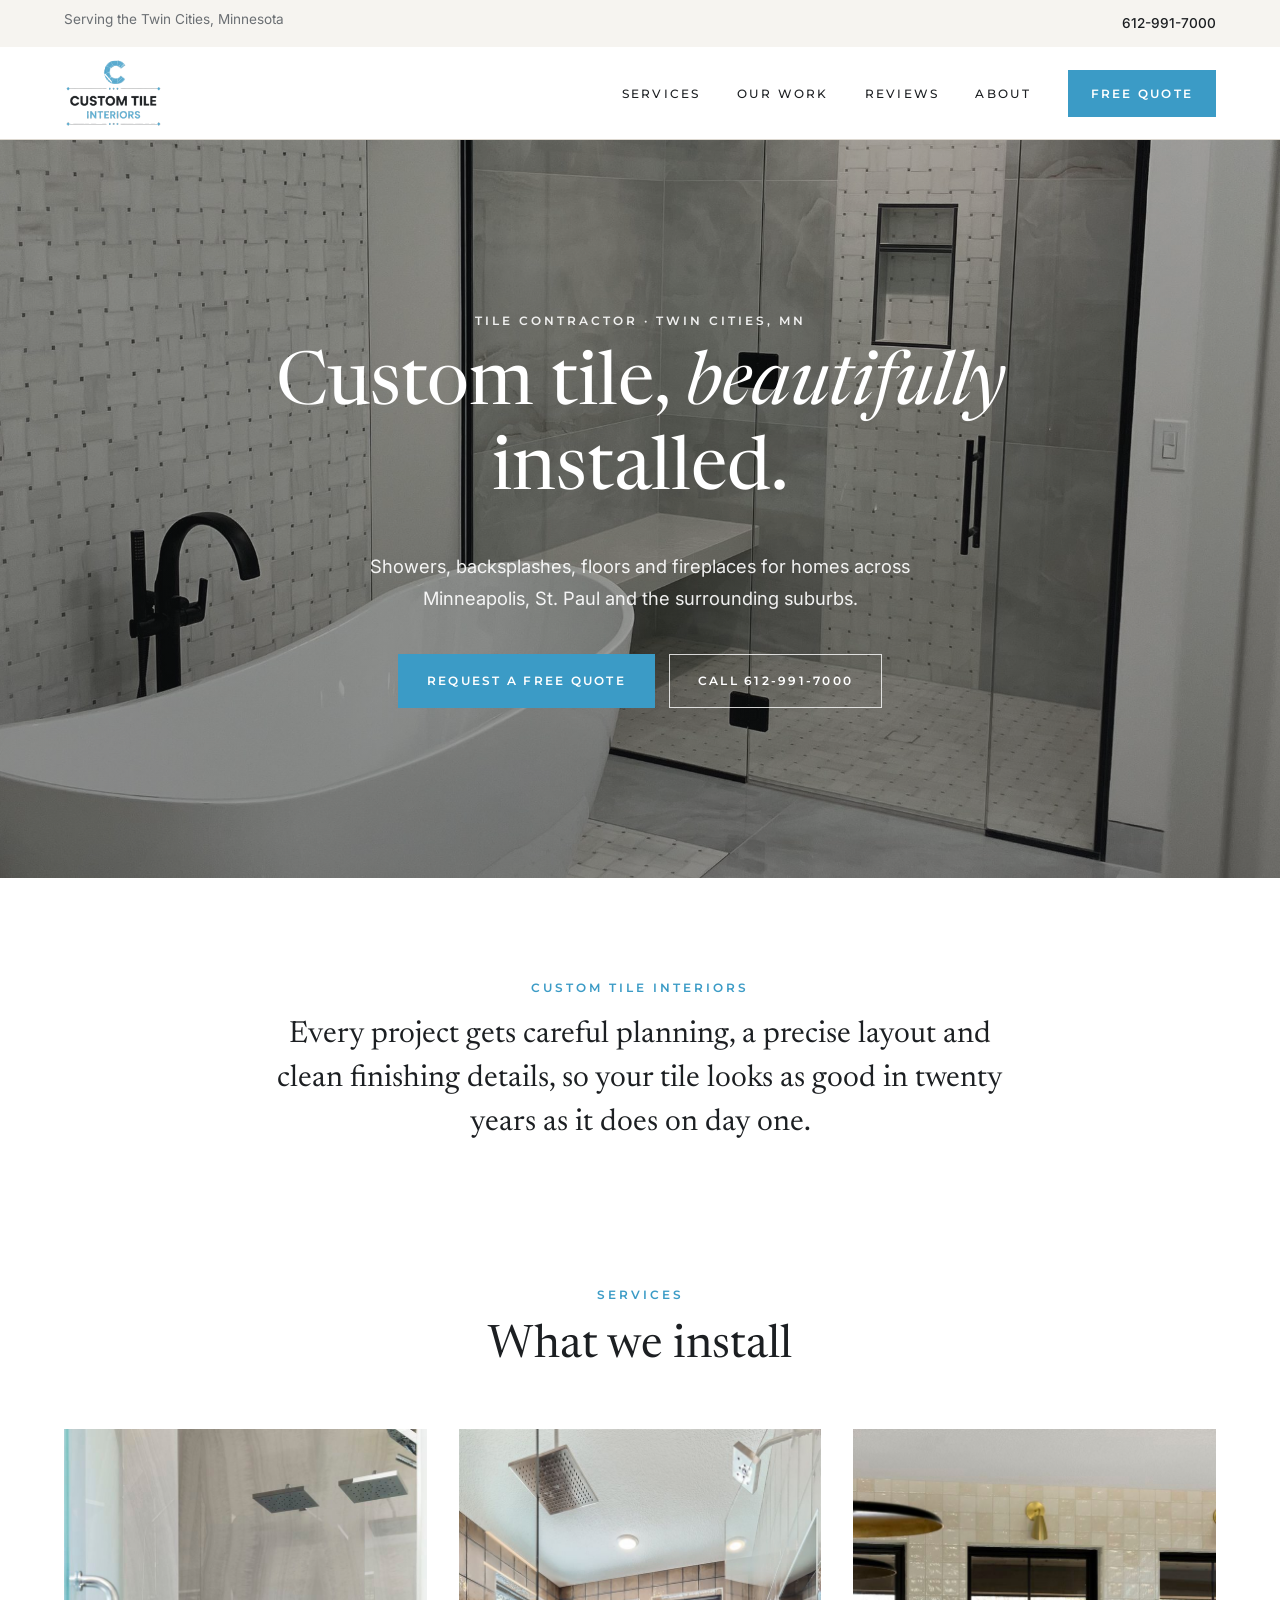
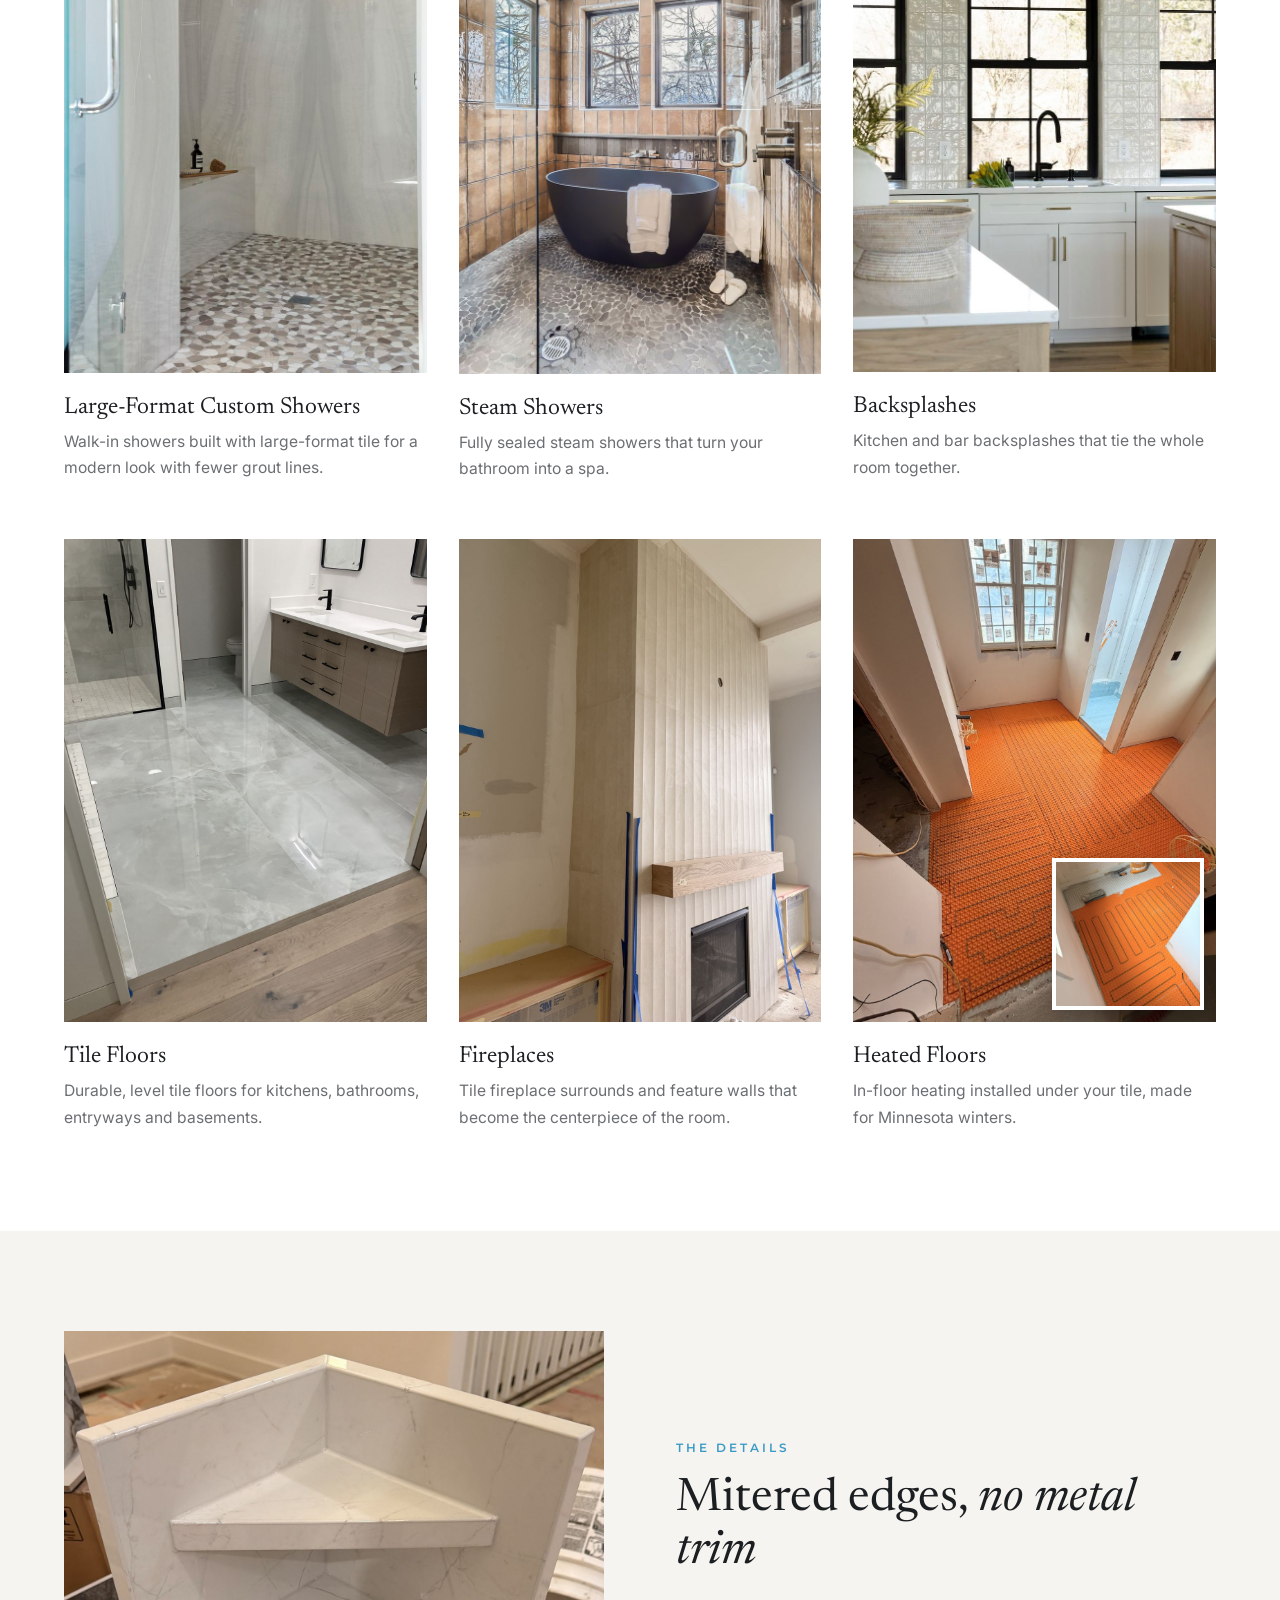
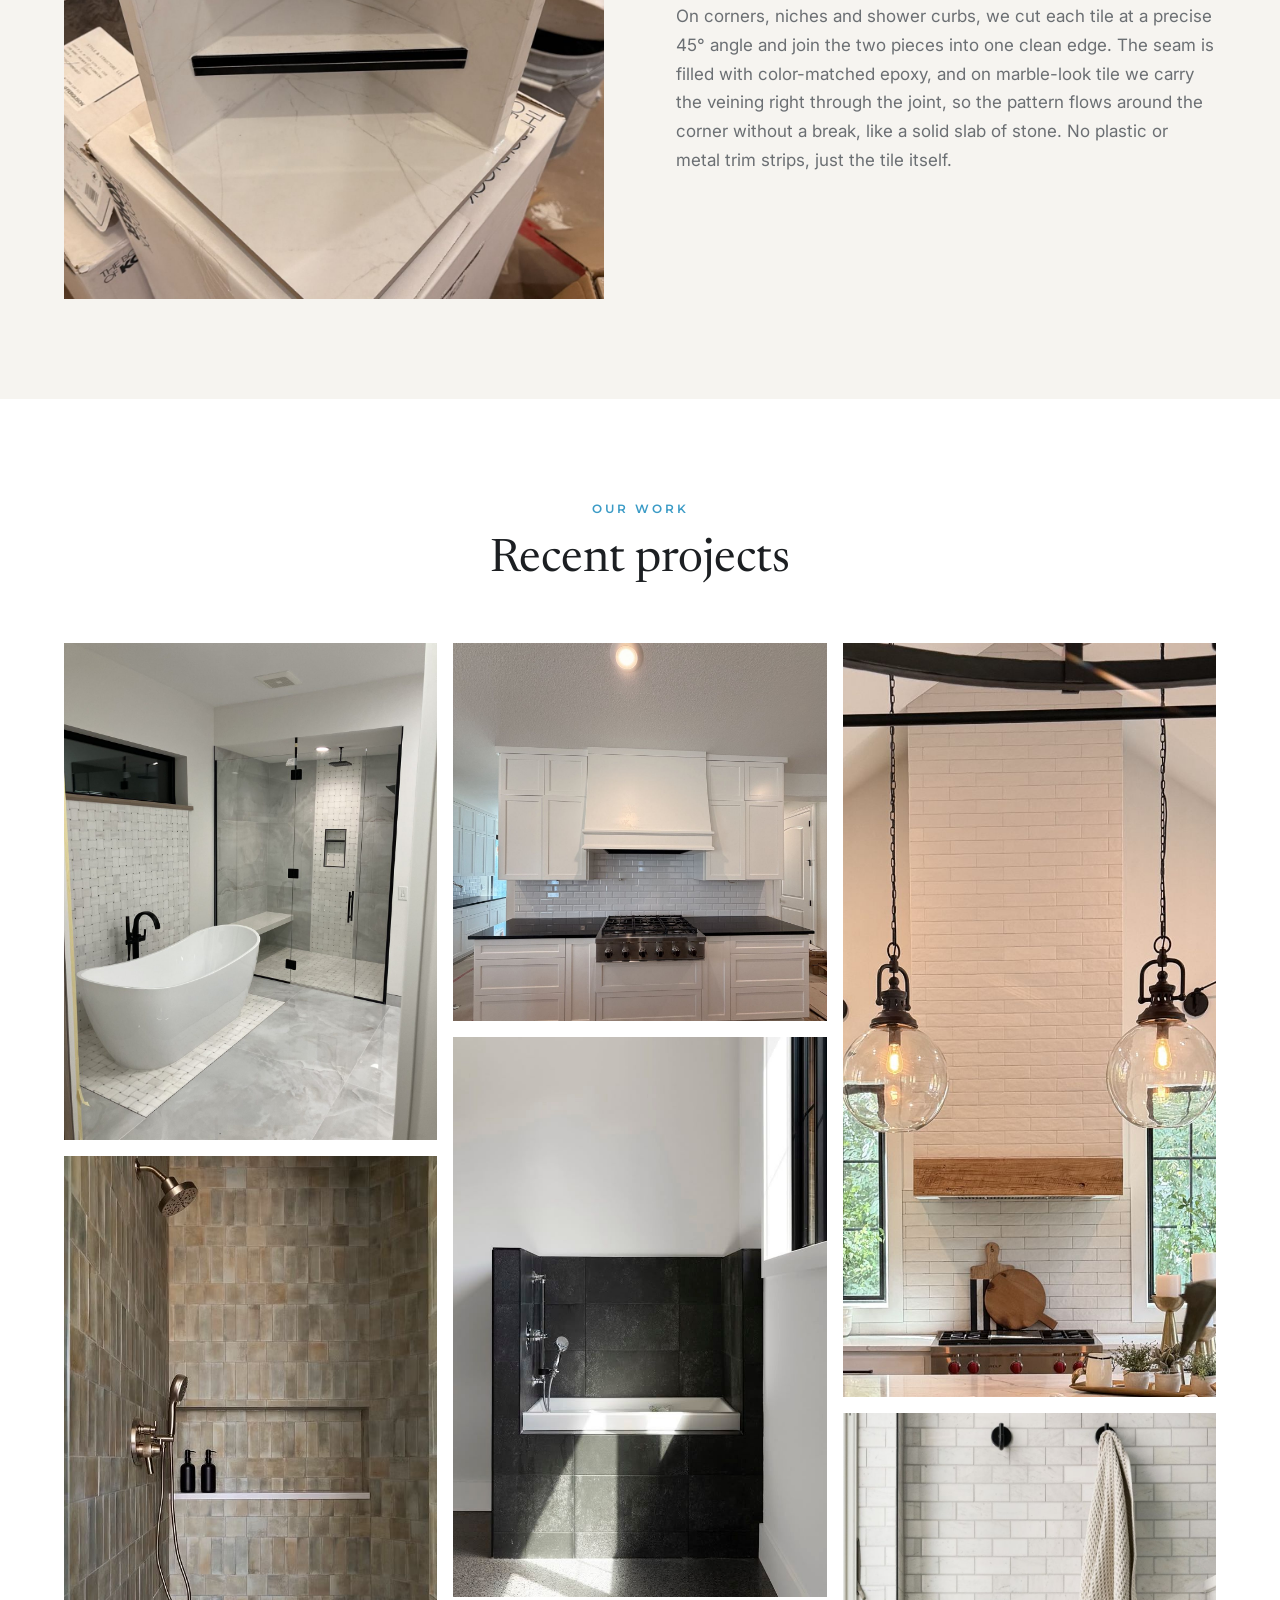
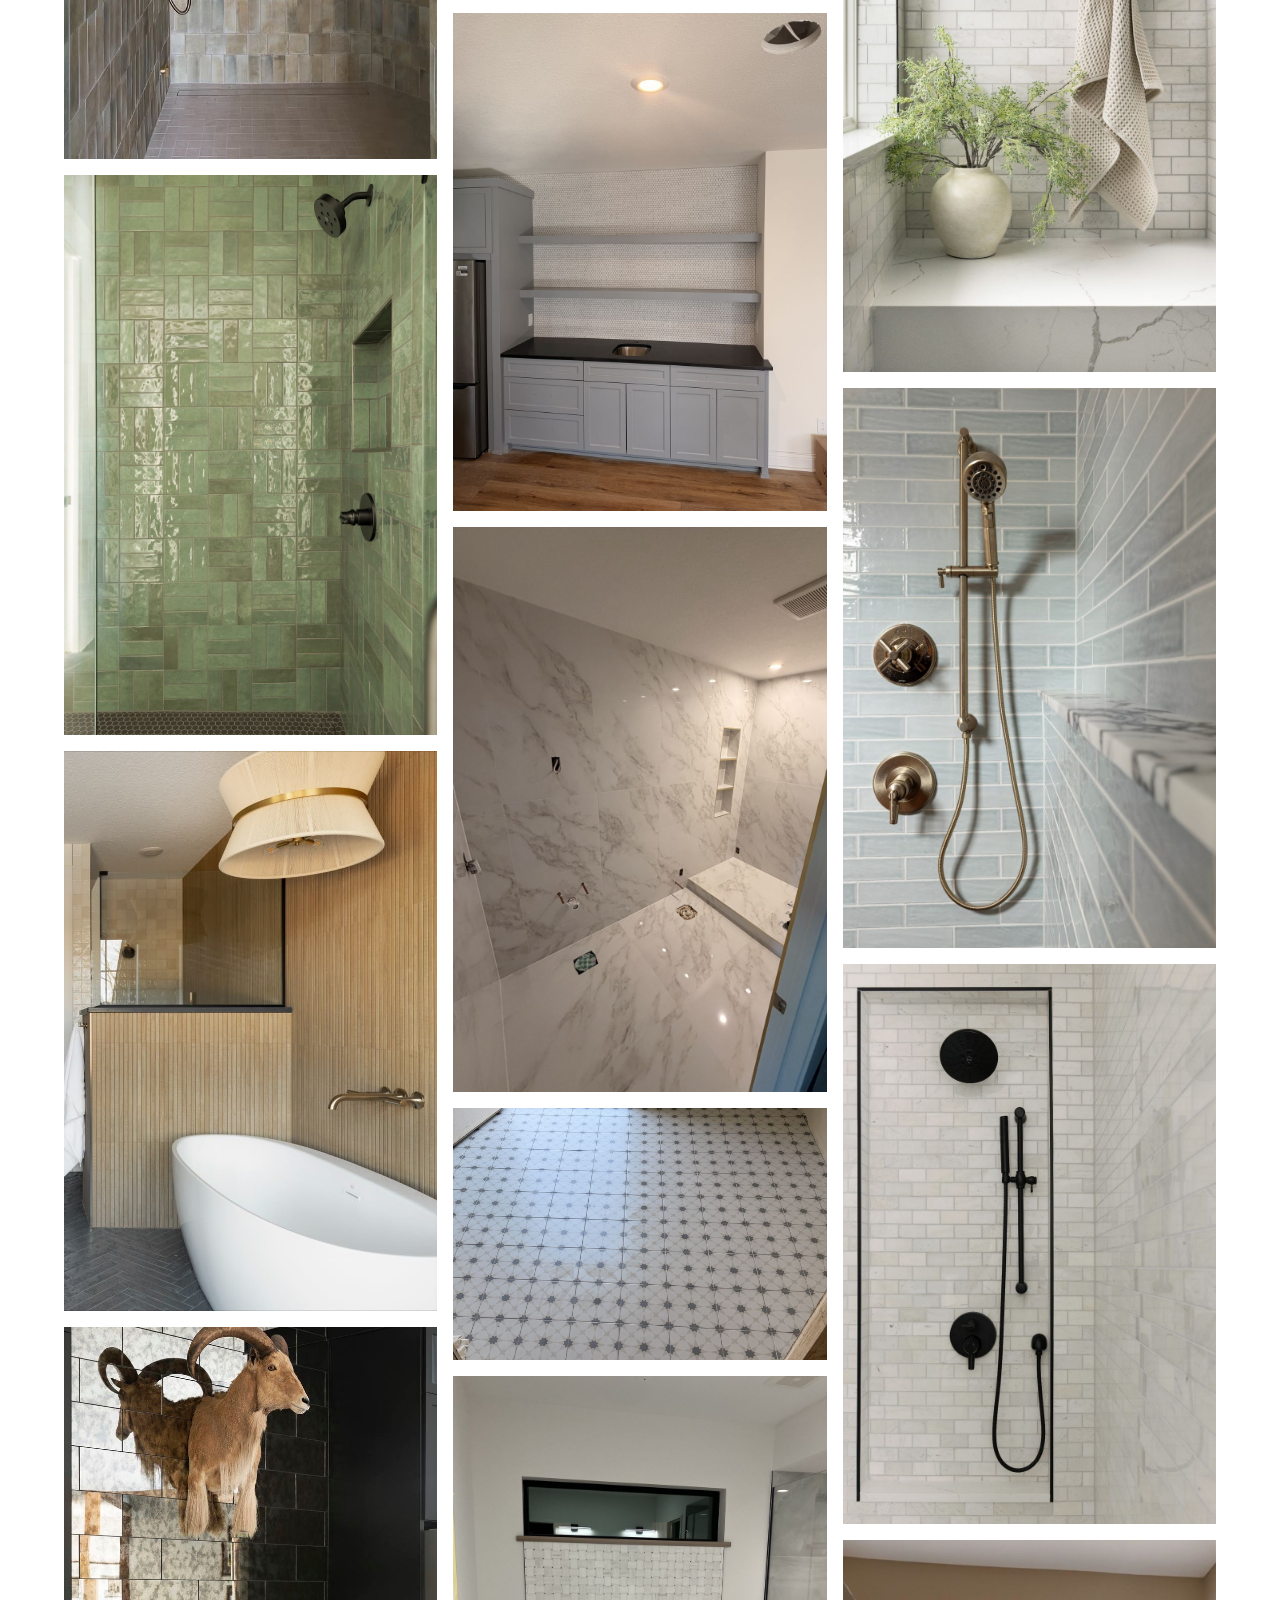
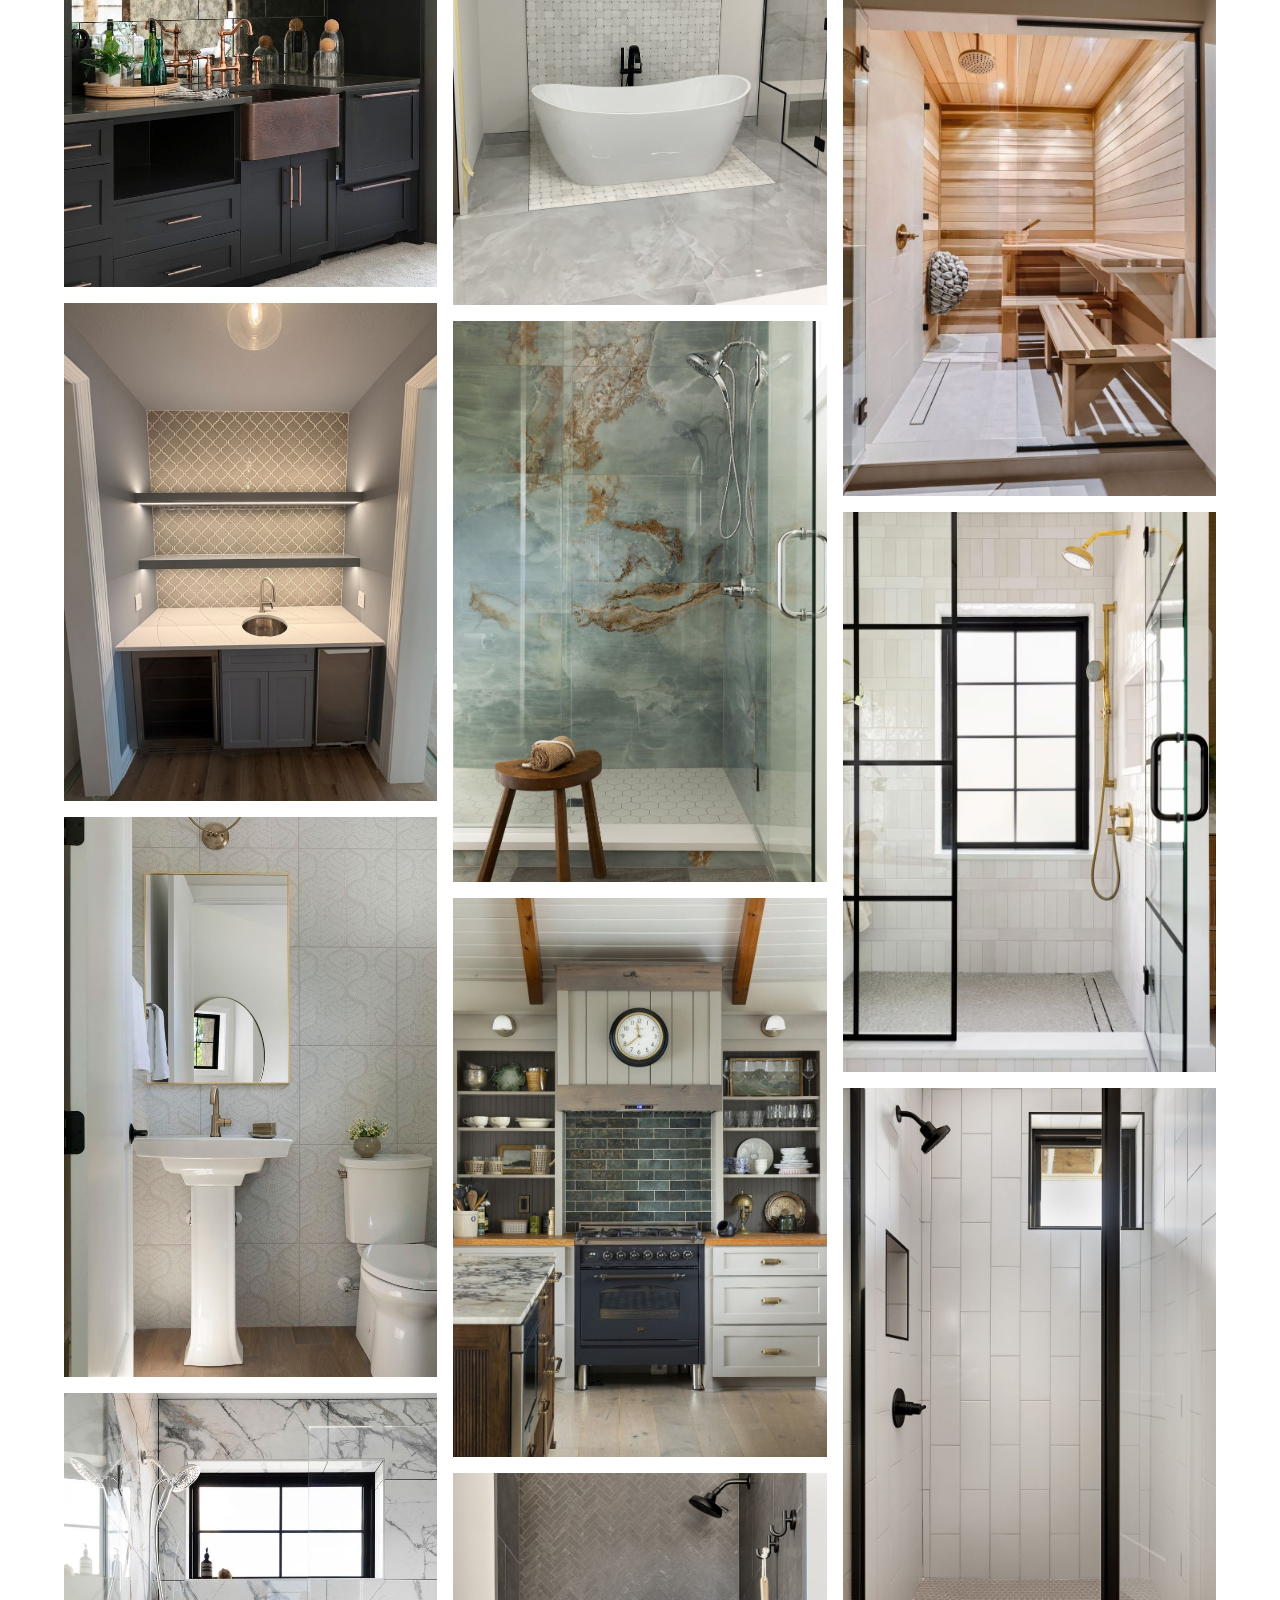
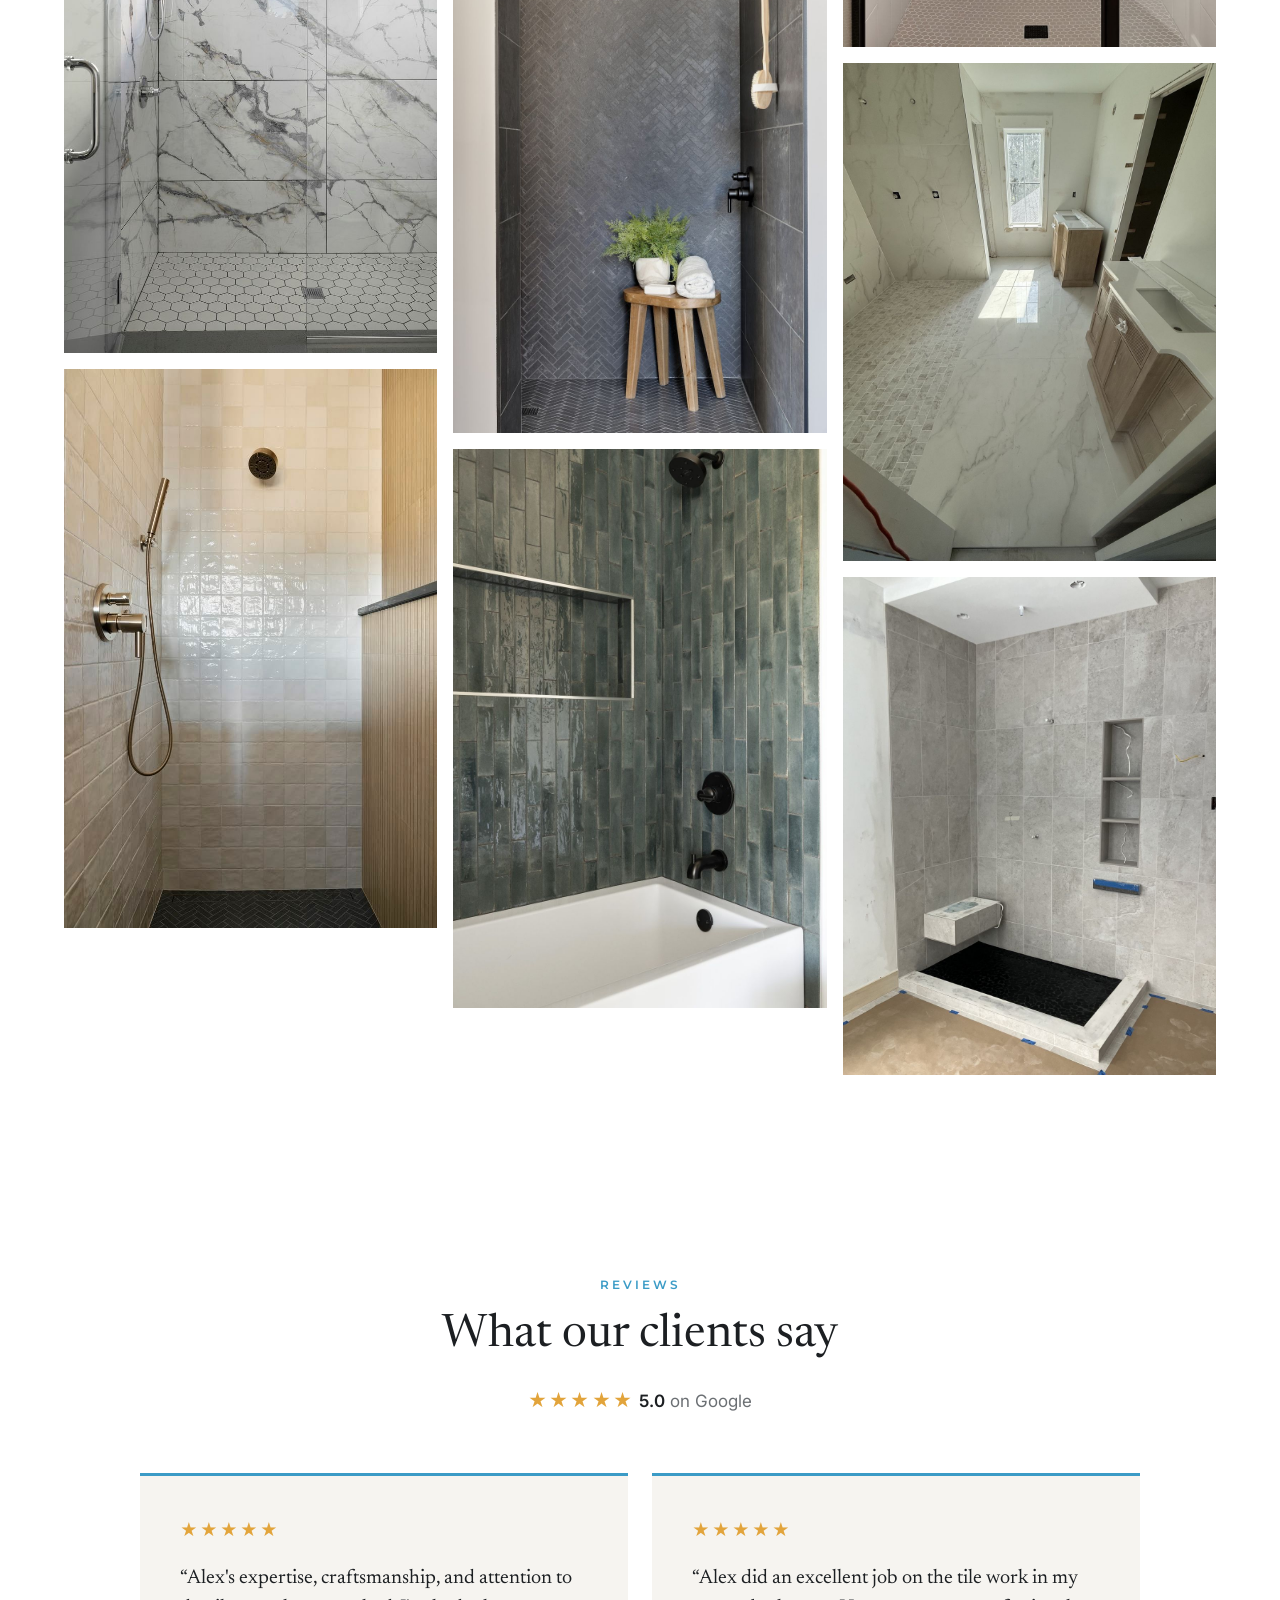
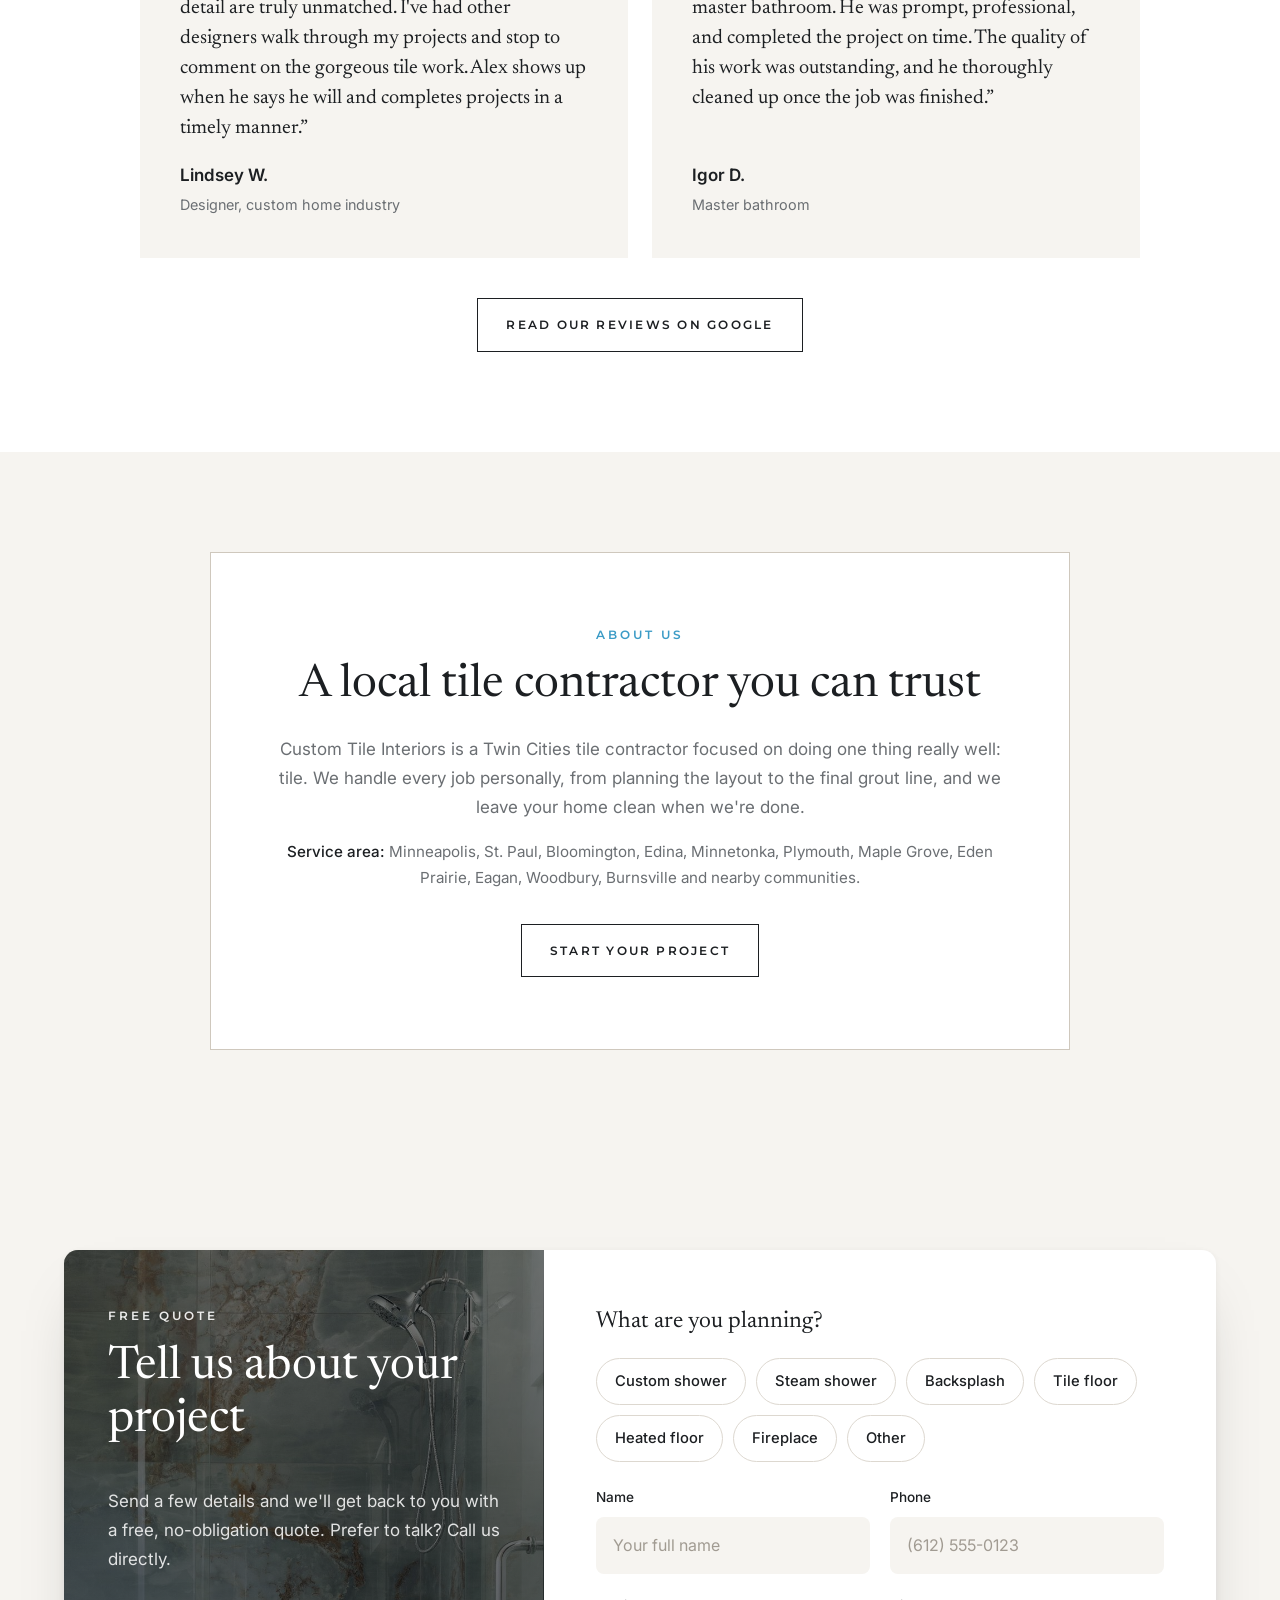
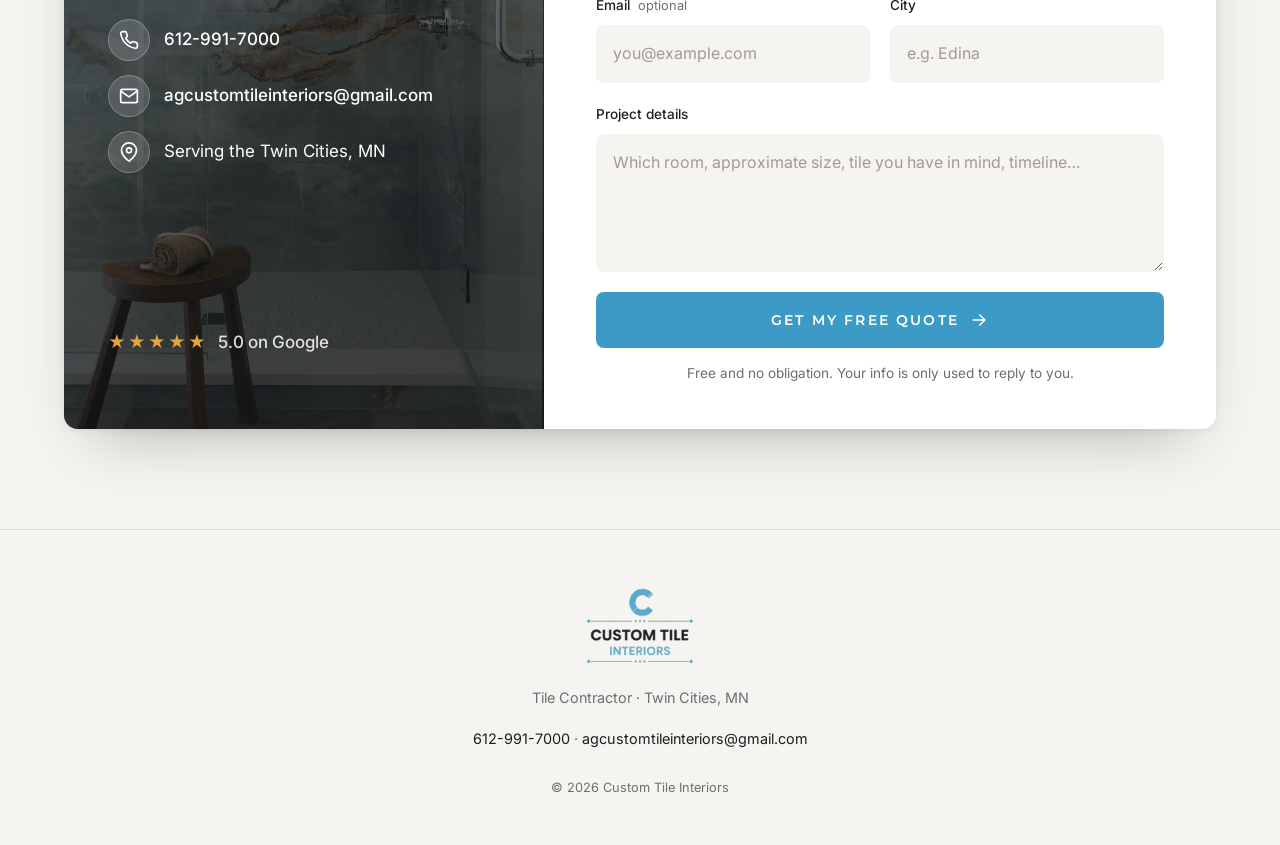
==== commit 1983bdb9: "Mitered edges: explain color-matched epoxy and continuous veining Co-Authored-By: Claude Opus 5.5 <n" ====
--- a/index.html
+++ b/index.html
@@ -192,7 +192,7 @@
         <div class="split-text">
           <p class="label">The details</p>
           <h2>Mitered edges, <em>no metal trim</em></h2>
-          <p>On corners, niches and shower curbs we cut each tile at a precise 45° angle so two pieces meet in one clean, seamless edge. No plastic or metal trim strips, just the tile itself, wrapping the corner like solid stone.</p>
+          <p>On corners, niches and shower curbs, we cut each tile at a precise 45° angle and join the two pieces into one clean edge. The seam is filled with color-matched epoxy, and on marble-look tile we carry the veining right through the joint, so the pattern flows around the corner without a break, like a solid slab of stone. No plastic or metal trim strips, just the tile itself.</p>
         </div>
       </div>
     </section>
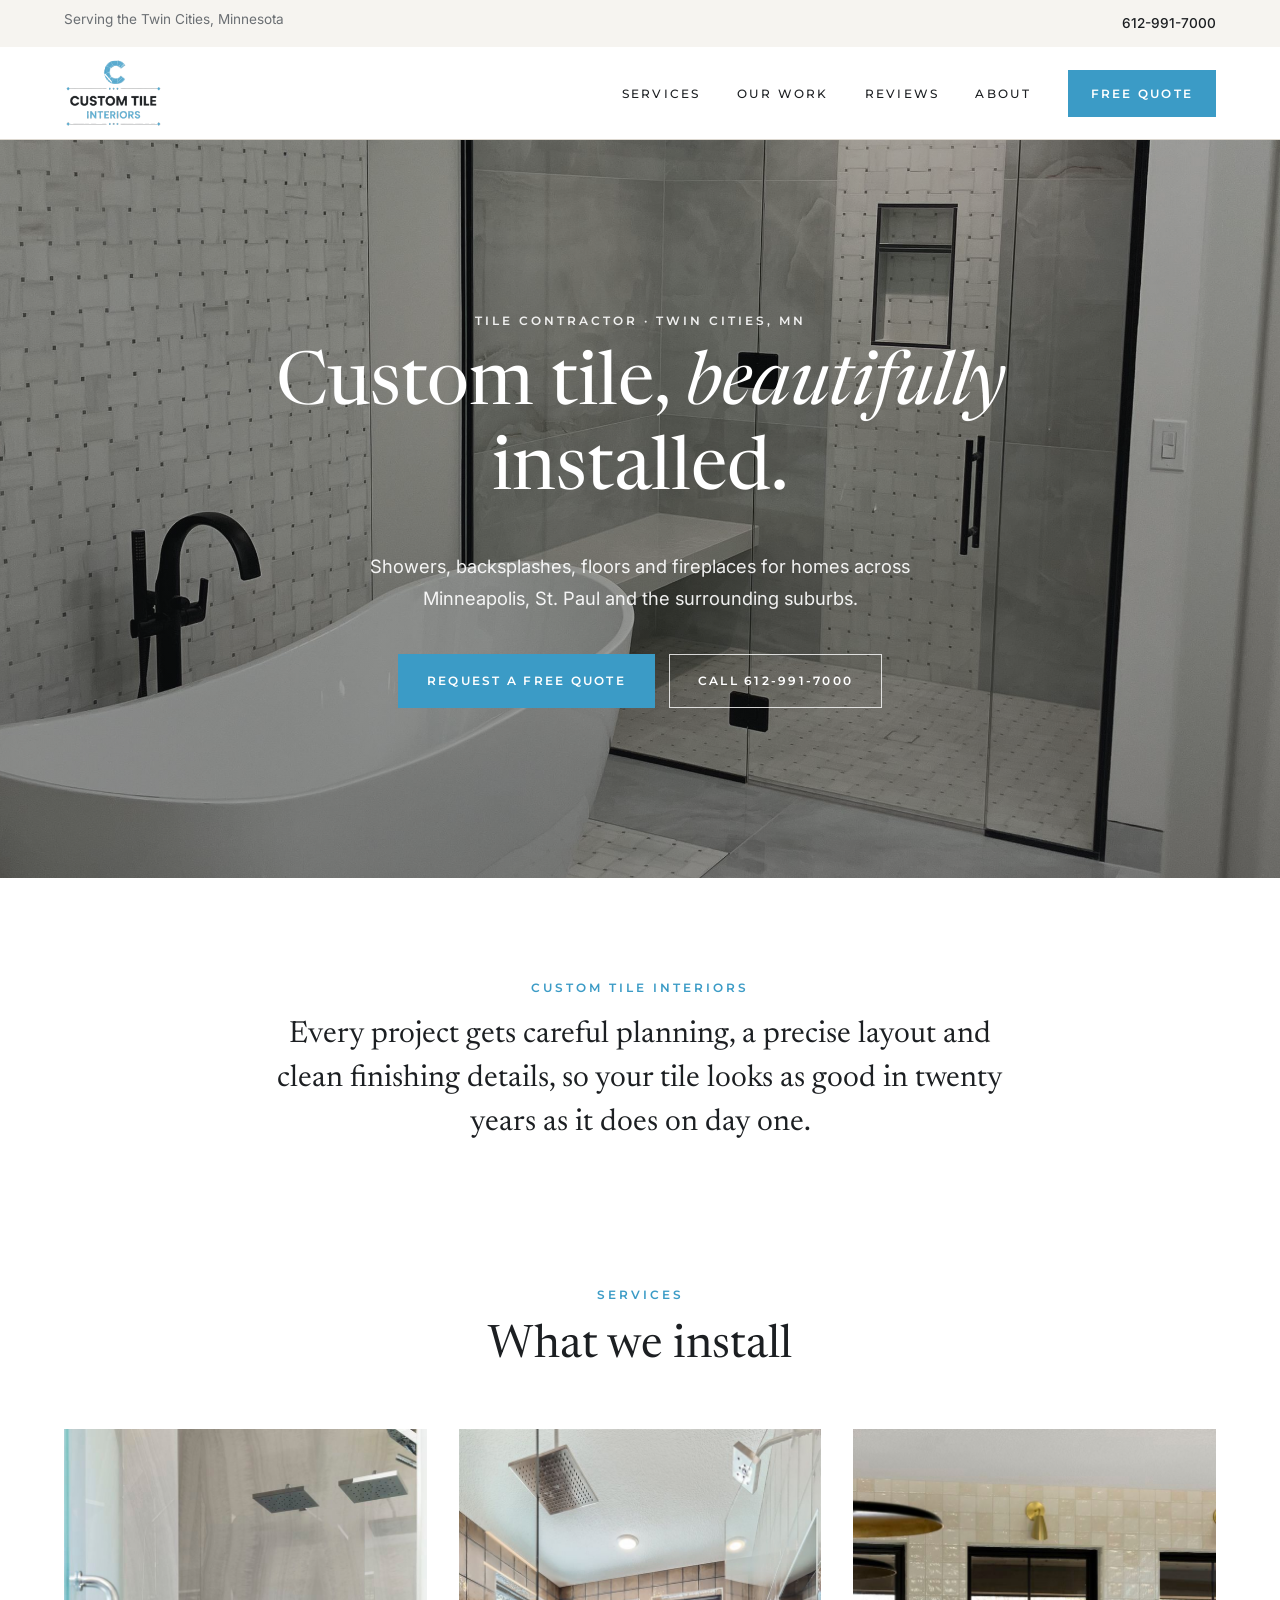
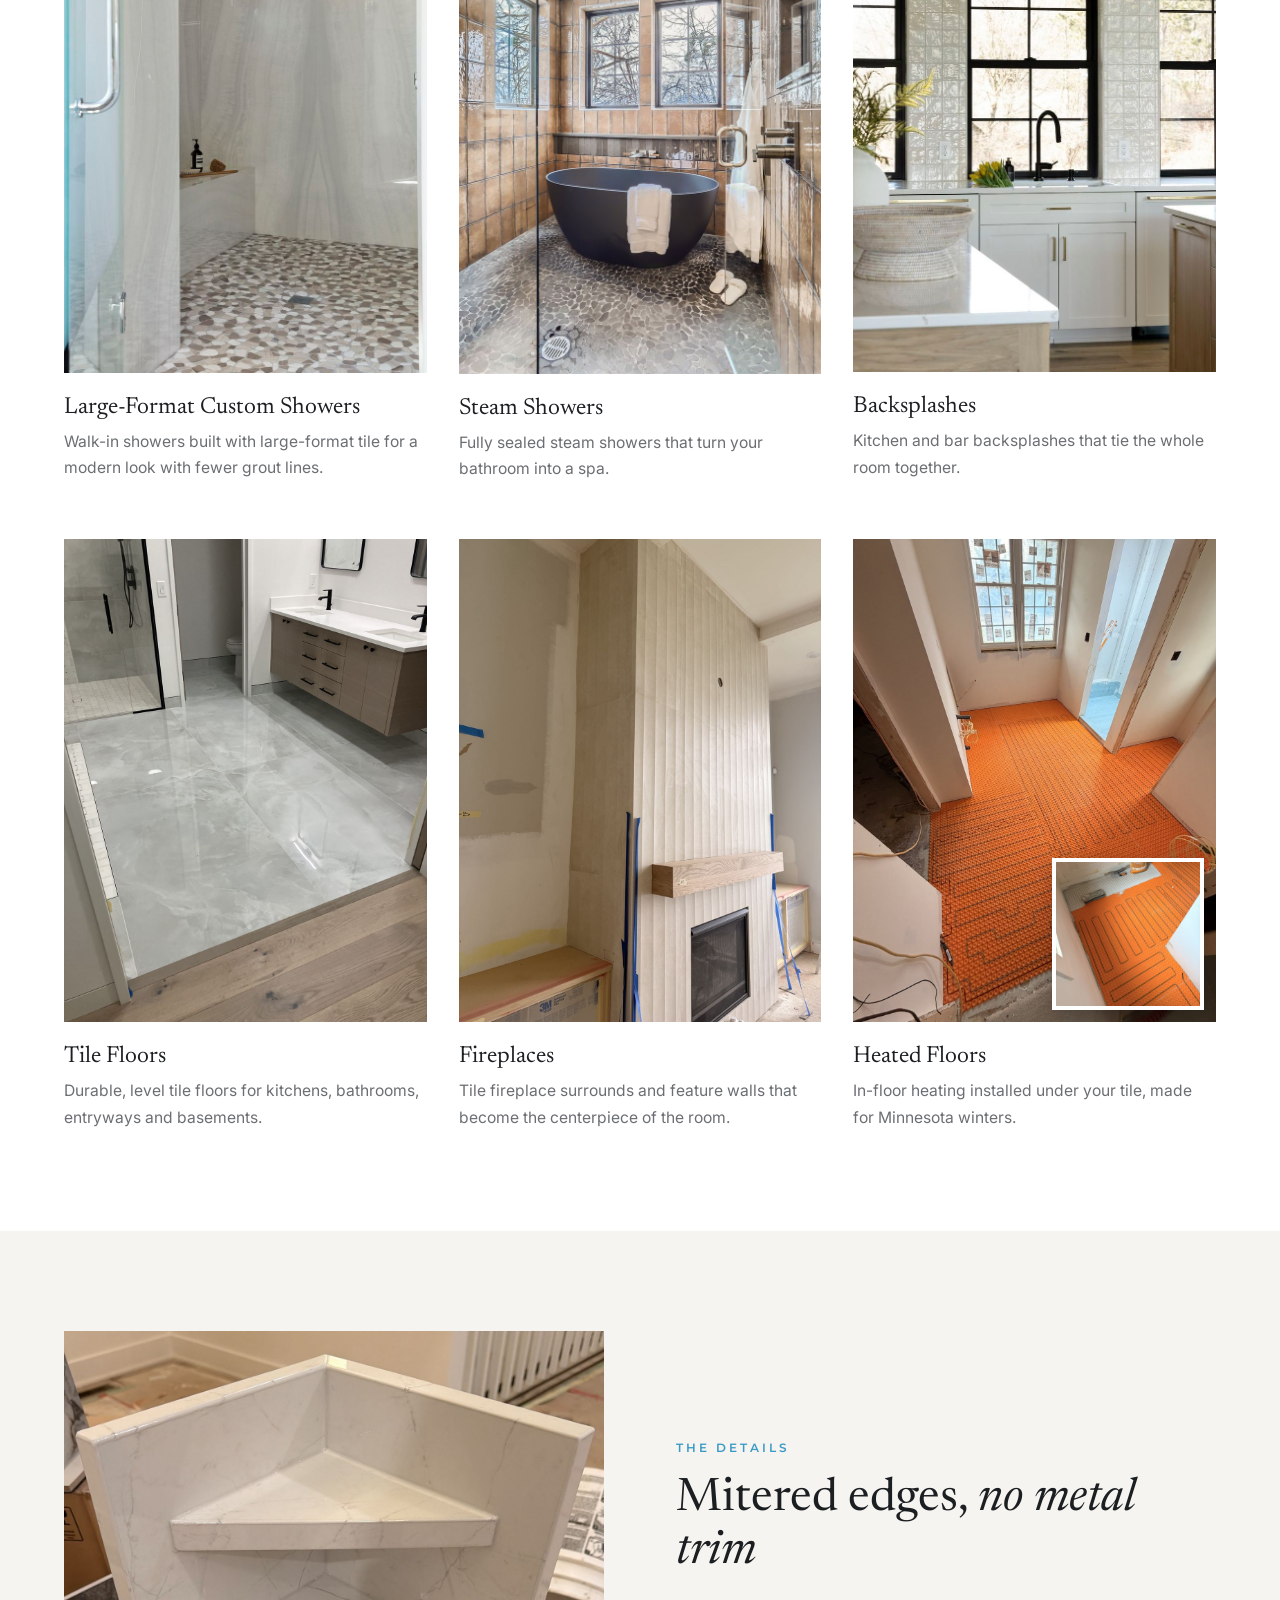
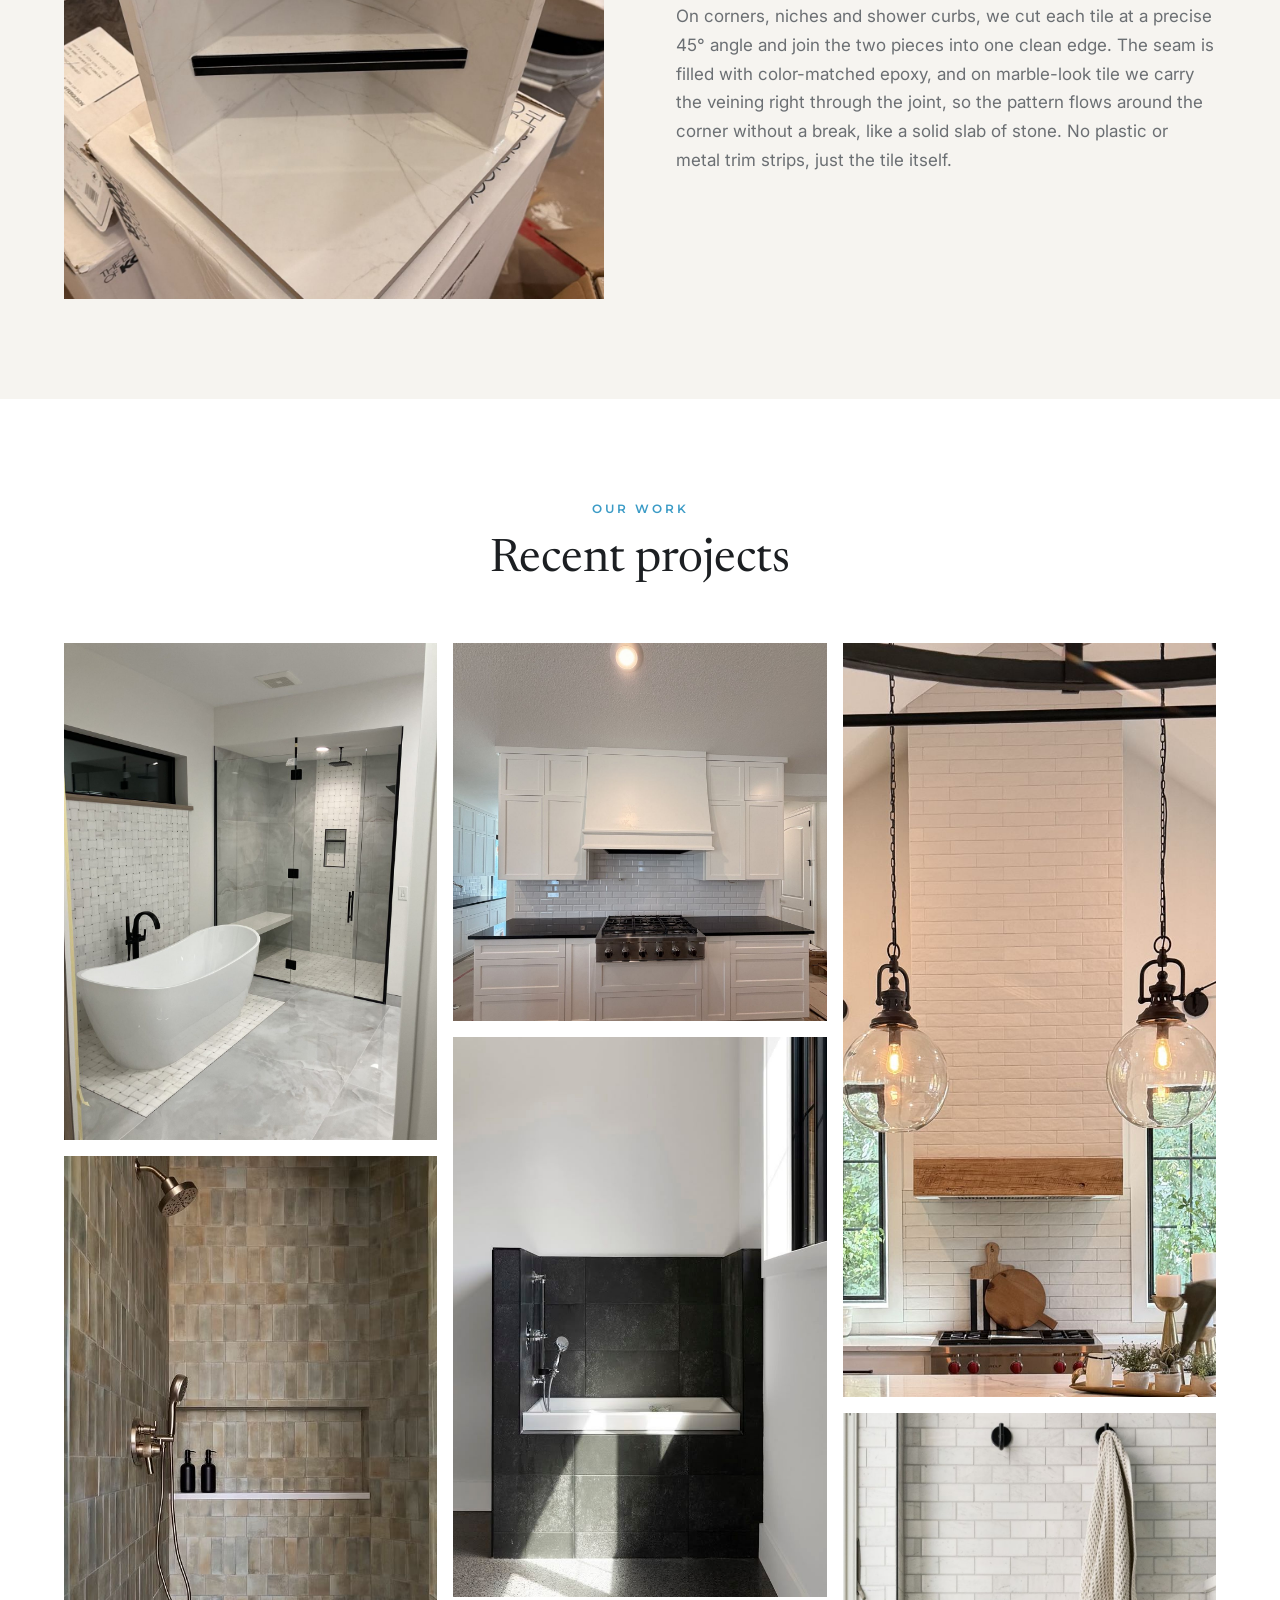
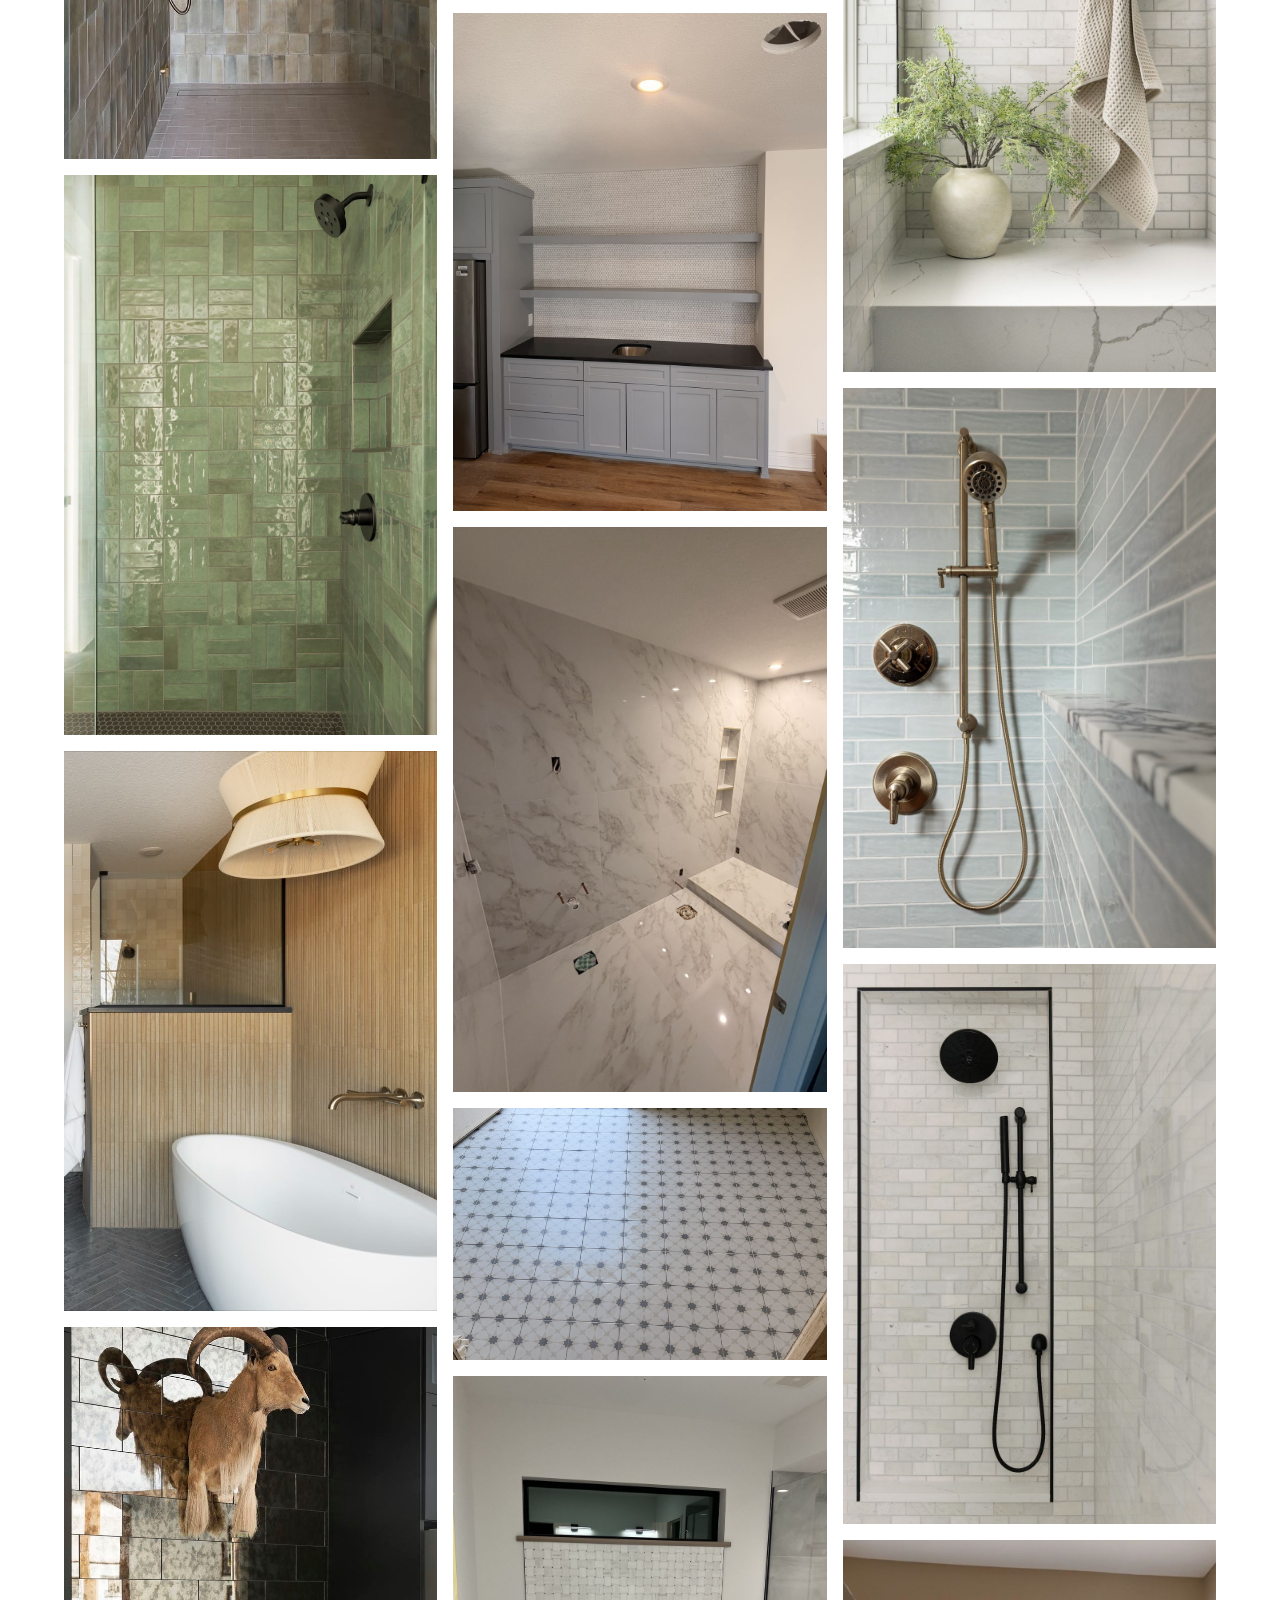
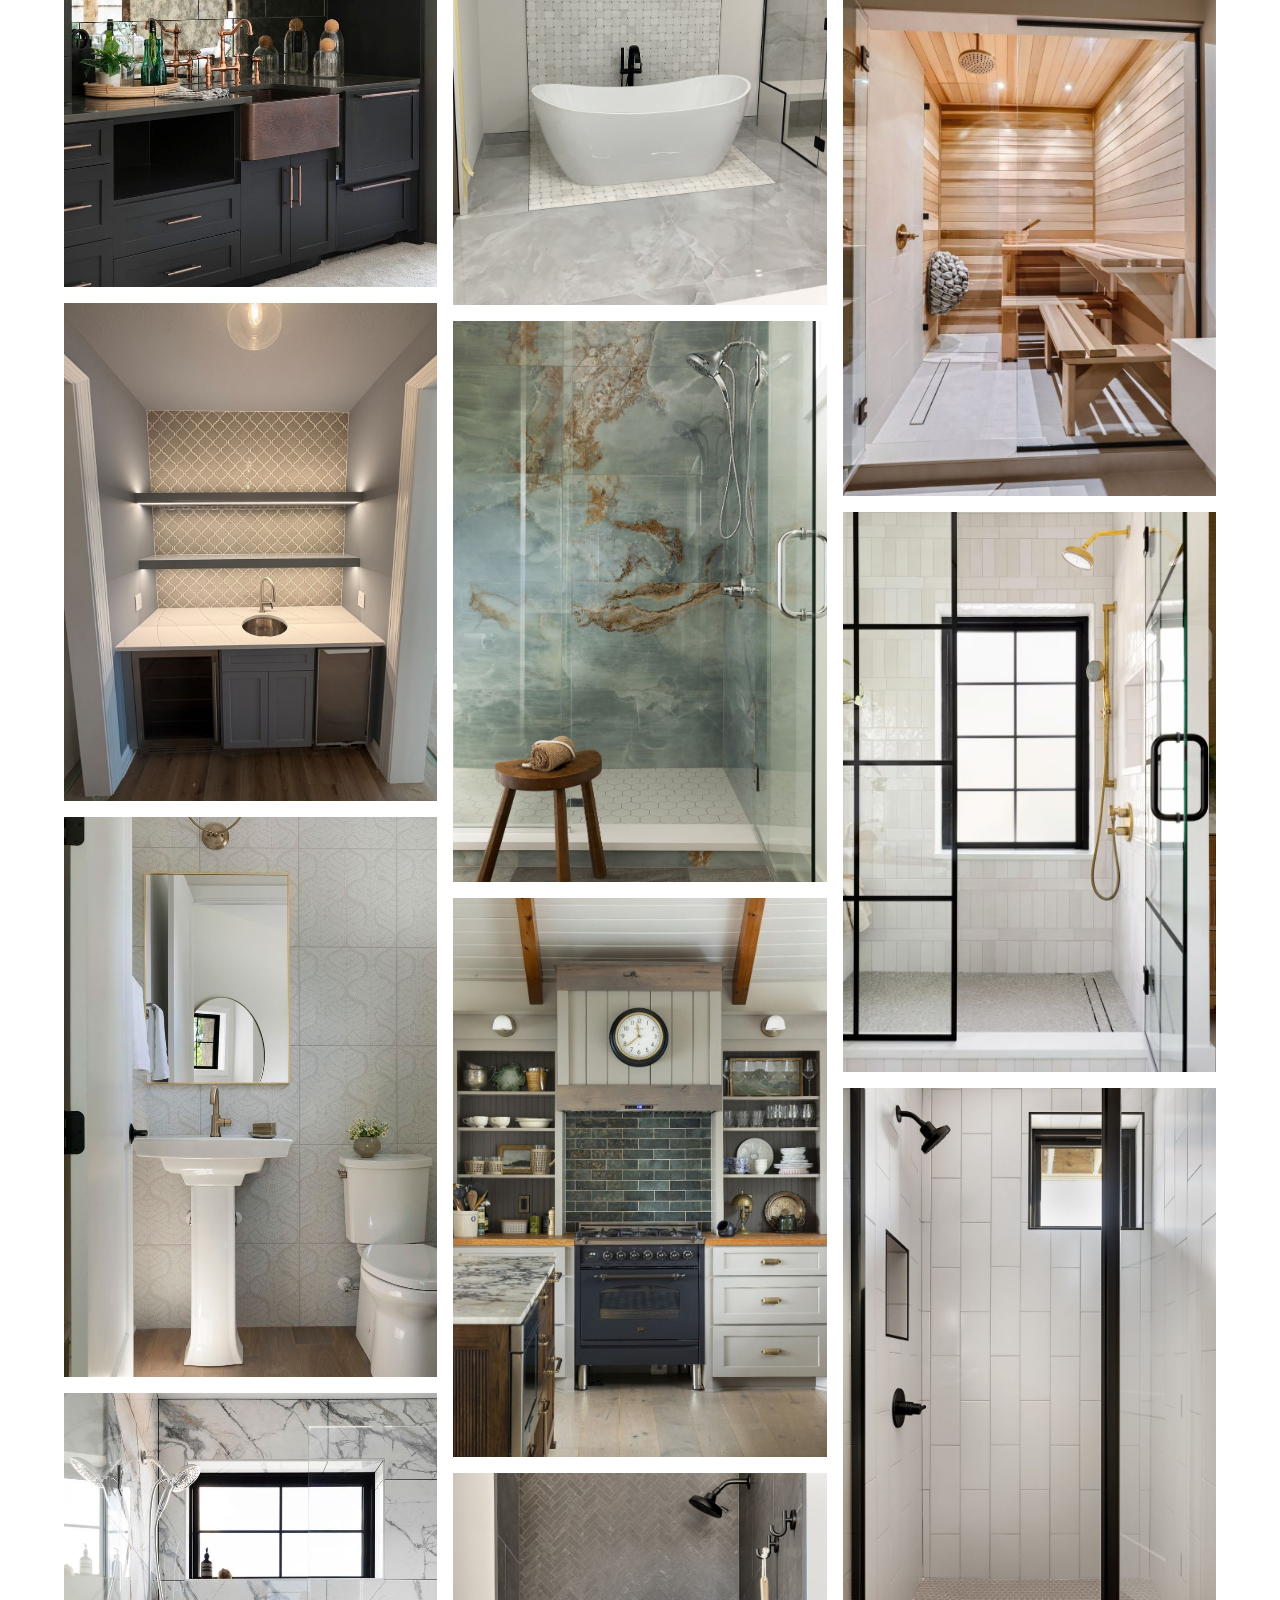
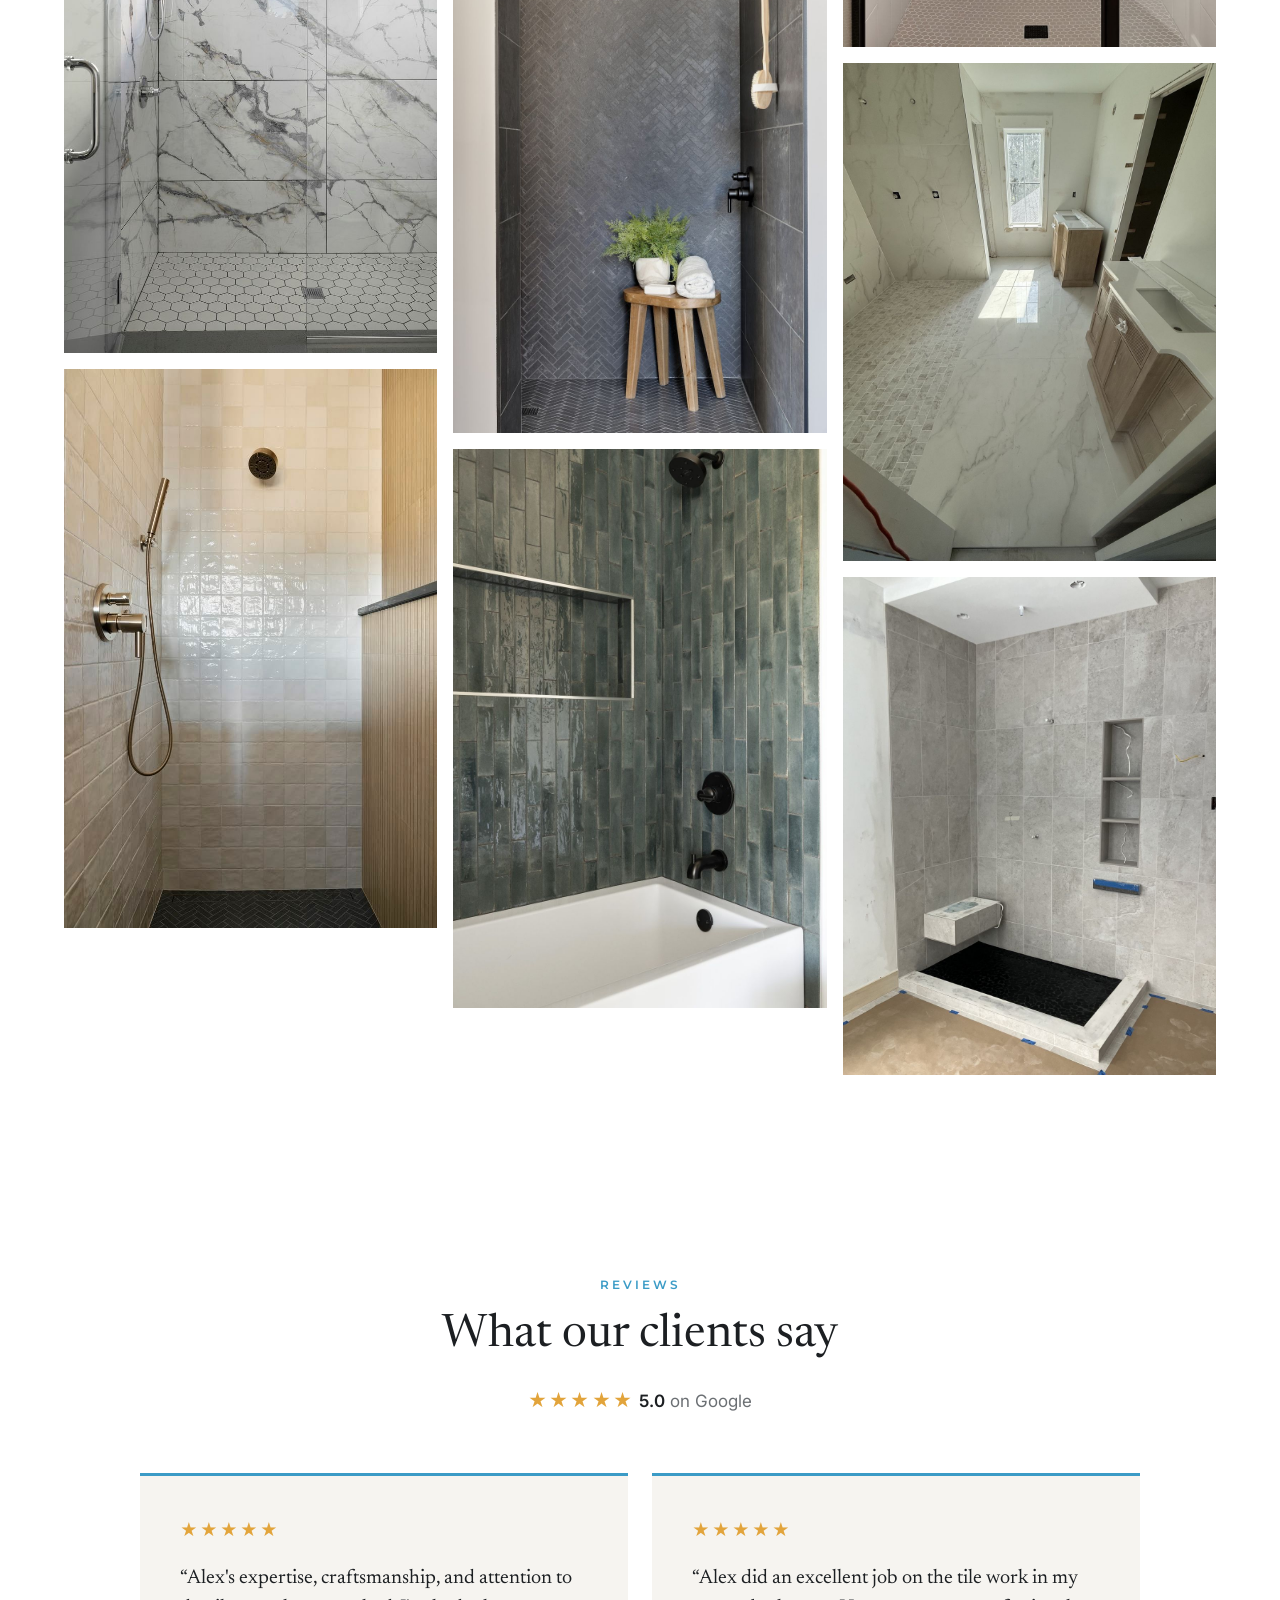
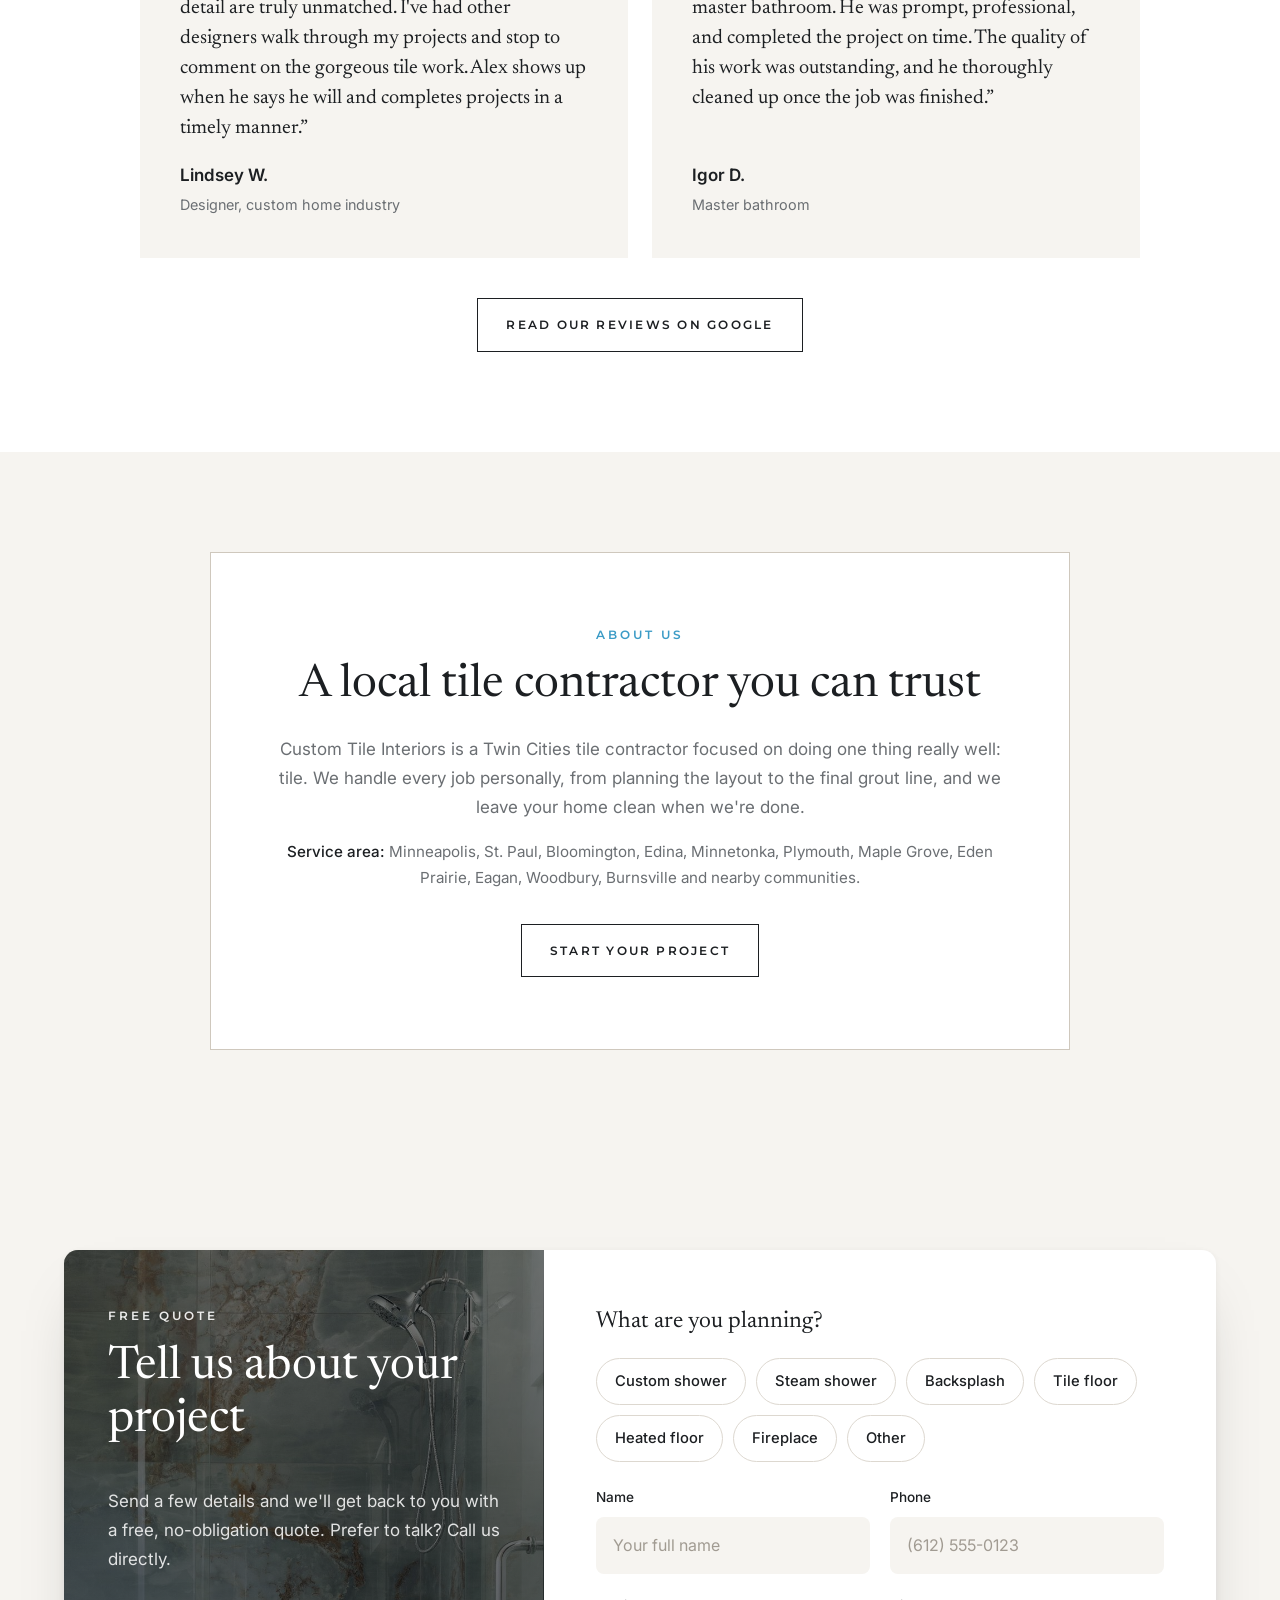
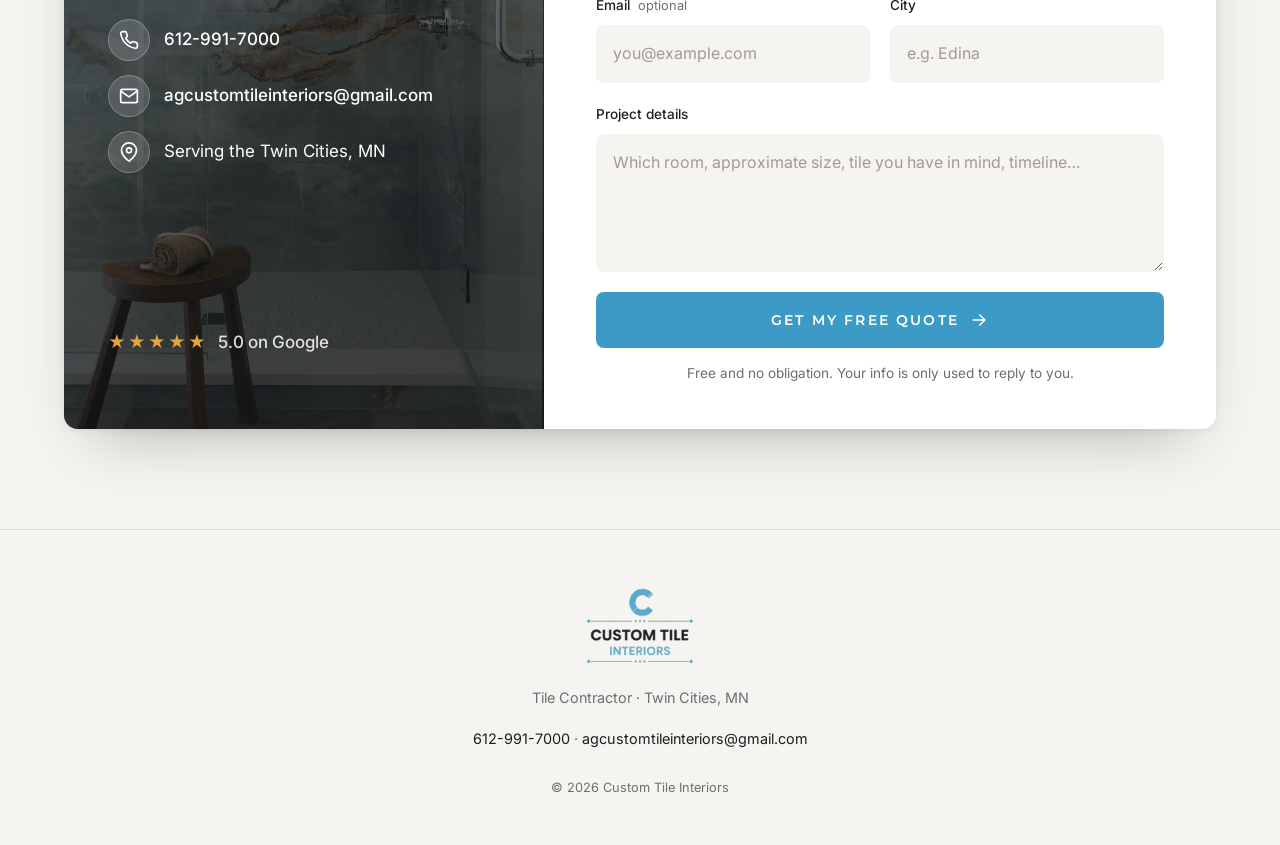
==== commit b8fa04cb: "Pre-launch hardening: sharper slides, loader and form fallbacks, landscape header - Slideshow photos" ====
--- a/index.html
+++ b/index.html
@@ -23,11 +23,13 @@
   <link rel="preconnect" href="https://fonts.gstatic.com" crossorigin>
   <link href="https://fonts.googleapis.com/css2?family=Newsreader:ital,opsz,wght@0,6..72,400;0,6..72,500;1,6..72,400&family=Montserrat:wght@500;600&family=Inter:wght@400;500&display=swap" rel="stylesheet">
   <!-- Bump the ?v= number after style changes so phones load the new version -->
-  <link rel="stylesheet" href="styles.css?v=31">
+  <link rel="stylesheet" href="styles.css?v=35">
   <!-- Show the loading screen once per visit (not again when moving around the page) -->
   <script>
     try { if (!sessionStorage.getItem("cti-intro")) document.documentElement.classList.add("is-loading"); }
     catch (e) { document.documentElement.classList.add("is-loading"); }
+    // Backup: even if the main script never loads, never keep the page locked behind the loading screen
+    setTimeout(function () { document.documentElement.classList.remove("is-loading", "is-loaded"); }, 6000);
   </script>
 </head>
 <body>
@@ -83,6 +85,13 @@
         <a href="#quote" class="btn btn-solid">Free Quote</a>
       </nav>
     </div>
+    <!-- Same menu links for phones and tablets, in a row under the logo -->
+    <nav class="nav-mobile" aria-label="Main">
+      <a href="#services">Services</a>
+      <a href="#work">Our Work</a>
+      <a href="#reviews">Reviews</a>
+      <a href="#about">About</a>
+    </nav>
   </header>
 
   <main id="top">
@@ -92,32 +101,32 @@
       <!-- Slideshow: photos fade from one to the next. Wide crops for computers, tall crops for phones -->
       <div class="hero-slides">
         <picture class="hero-photo is-active">
-          <source media="(max-aspect-ratio: 1/1)" srcset="images/hero-mobile.jpg">
-          <img width="2000" height="1124" src="images/hero.jpg" alt="Bathroom by Custom Tile Interiors: freestanding tub on a basketweave mosaic and a glass shower with large-format tile" fetchpriority="high">
-        </picture>
-        <picture class="hero-photo">
-          <source media="(max-aspect-ratio: 1/1)" srcset="images/hero-kitchen-mobile.jpg">
-          <img width="1334" height="750" src="images/hero-kitchen.jpg" alt="Farmhouse kitchen with a green glazed tile backsplash behind the range">
-        </picture>
-        <picture class="hero-photo">
-          <source media="(max-aspect-ratio: 1/1)" srcset="images/hero-herringbone-mobile.jpg">
-          <img width="1334" height="750" src="images/hero-herringbone.jpg" alt="Shower with a charcoal herringbone tile wall">
-        </picture>
-        <picture class="hero-photo">
-          <source media="(max-aspect-ratio: 1/1)" srcset="images/hero-onyx-mobile.jpg">
-          <img width="1333" height="749" src="images/hero-onyx.jpg" alt="Shower with large blue onyx-look slab walls">
+          <source media="(max-aspect-ratio: 1/1)" srcset="images/hero-mobile-hd.jpg">
+          <img width="2400" height="1350" src="images/hero-hd.jpg" alt="Bathroom by Custom Tile Interiors: freestanding tub on a basketweave mosaic and a glass shower with large-format tile" fetchpriority="high">
+        </picture>
+        <picture class="hero-photo">
+          <source media="(max-aspect-ratio: 1/1)" srcset="images/hero-kitchen-mobile-hd.jpg">
+          <img width="2400" height="1350" src="images/hero-kitchen-hd.jpg" alt="Farmhouse kitchen with a green glazed tile backsplash behind the range" fetchpriority="low" decoding="async">
+        </picture>
+        <picture class="hero-photo">
+          <source media="(max-aspect-ratio: 1/1)" srcset="images/hero-herringbone-mobile-hd.jpg">
+          <img width="2400" height="1350" src="images/hero-herringbone-hd.jpg" alt="Shower with a charcoal herringbone tile wall" fetchpriority="low" decoding="async">
+        </picture>
+        <picture class="hero-photo">
+          <source media="(max-aspect-ratio: 1/1)" srcset="images/hero-onyx-mobile-hd.jpg">
+          <img width="2400" height="1350" src="images/hero-onyx-hd.jpg" alt="Shower with large blue onyx-look slab walls" fetchpriority="low" decoding="async">
         </picture>
         <picture class="hero-photo">
           <source media="(max-aspect-ratio: 1/1)" srcset="images/hero-dark-tub-mobile.jpg">
-          <img width="1472" height="828" src="images/hero-dark-tub.jpg" alt="Tub surround in large dark stone-look tile">
-        </picture>
-        <picture class="hero-photo">
-          <source media="(max-aspect-ratio: 1/1)" srcset="images/hero-green-shower-mobile.jpg">
-          <img width="1600" height="900" src="images/hero-green-shower.jpg" alt="Shower with glossy green handmade-look tile and a recessed niche">
-        </picture>
-        <picture class="hero-photo">
-          <source media="(max-aspect-ratio: 1/1)" srcset="images/hero-teal-tub-mobile.jpg">
-          <img width="1334" height="750" src="images/hero-teal-tub.jpg" alt="Tub surround in deep teal glossy vertical tile with a long niche">
+          <img width="1472" height="828" src="images/hero-dark-tub.jpg" alt="Tub surround in large dark stone-look tile" fetchpriority="low" decoding="async">
+        </picture>
+        <picture class="hero-photo">
+          <source media="(max-aspect-ratio: 1/1)" srcset="images/hero-green-shower-mobile-hd.jpg">
+          <img width="2400" height="1350" src="images/hero-green-shower-hd.jpg" alt="Shower with glossy green handmade-look tile and a recessed niche" fetchpriority="low" decoding="async">
+        </picture>
+        <picture class="hero-photo">
+          <source media="(max-aspect-ratio: 1/1)" srcset="images/hero-teal-tub-mobile-hd.jpg">
+          <img width="2400" height="1350" src="images/hero-teal-tub-hd.jpg" alt="Tub surround in deep teal glossy vertical tile with a long niche" fetchpriority="low" decoding="async">
         </picture>
       </div>
       <div class="hero-content">
@@ -311,7 +320,11 @@
 
           <!-- Right: the form -->
           <div class="quote-main">
-            <form class="quote-form" id="quote-form">
+            <!-- action/method are a backup so the form still sends if the script can't run -->
+            <form class="quote-form" id="quote-form" action="https://formsubmit.co/agcustomtileinteriors@gmail.com" method="POST">
+              <input type="hidden" name="_subject" value="New quote request from the website">
+              <input type="hidden" name="_captcha" value="false">
+              <input type="hidden" name="_template" value="table">
               <fieldset class="chips">
                 <legend>What are you planning?</legend>
                 <label><input type="radio" name="project" value="Custom shower" required><span>Custom shower</span></label>
@@ -325,22 +338,22 @@
 
               <div class="form-row">
                 <label class="field">Name
-                  <input type="text" name="name" required autocomplete="name" placeholder="Your full name">
+                  <input type="text" name="name" maxlength="100" required autocomplete="name" placeholder="Your full name">
                 </label>
                 <label class="field">Phone
-                  <input type="tel" name="phone" required autocomplete="tel" placeholder="(612) 555-0123">
+                  <input type="tel" name="phone" maxlength="40" required autocomplete="tel" placeholder="(612) 555-0123">
                 </label>
               </div>
               <div class="form-row">
                 <label class="field"><span>Email <span class="optional">optional</span></span>
-                  <input type="email" name="email" autocomplete="email" placeholder="you@example.com">
+                  <input type="email" name="email" maxlength="120" autocomplete="email" placeholder="you@example.com">
                 </label>
                 <label class="field">City
-                  <input type="text" name="city" autocomplete="address-level2" placeholder="e.g. Edina">
+                  <input type="text" name="city" maxlength="80" autocomplete="address-level2" placeholder="e.g. Edina">
                 </label>
               </div>
               <label class="field">Project details
-                <textarea name="details" rows="4" placeholder="Which room, approximate size, tile you have in mind, timeline…"></textarea>
+                <textarea name="details" rows="4" maxlength="3000" placeholder="Which room, approximate size, tile you have in mind, timeline…"></textarea>
               </label>
 
               <!-- Spam trap: hidden from people, bots fill it in -->
@@ -381,6 +394,6 @@
   <!-- Call button that stays on screen on phones -->
   <a href="tel:+16129917000" class="mobile-call">Call for a Free Quote</a>
 
-  <script src="script.js?v=30"></script>
+  <script src="script.js?v=35"></script>
 </body>
 </html>
--- a/styles.css
+++ b/styles.css
@@ -115,6 +115,7 @@
   margin-left: auto;
 }
 .nav a:not(.btn) {
+  padding: 10px 0;
   font-family: var(--caps);
   font-weight: 500;
   font-size: 0.78rem;
@@ -367,7 +368,7 @@
 
 /* Form */
 .quote-main { padding: 52px 52px 44px; }
-.quote-form { display: grid; gap: 20px; }
+.quote-form { position: relative; display: grid; gap: 20px; }
 .quote-form[hidden] { display: none; }
 .form-row { display: grid; grid-template-columns: 1fr 1fr; gap: 20px; align-items: start; }
 .field {
@@ -462,7 +463,7 @@
 .quote-submit:disabled { opacity: 0.6; cursor: wait; }
 .form-note { margin: -6px 0 0; text-align: center; font-size: 0.85rem; color: var(--muted); }
 
-.honey { position: absolute; left: -9999px; width: 1px; height: 1px; opacity: 0; }
+.honey { position: absolute; width: 1px; height: 1px; padding: 0; border: 0; opacity: 0; overflow: hidden; clip-path: inset(50%); pointer-events: none; }
 .form-status { margin: 0; font-size: 0.95rem; text-align: center; }
 .form-status:empty { display: none; }
 .form-status.is-error { color: #b3261e; }
@@ -502,10 +503,30 @@
 .copyright { margin-top: 16px !important; font-size: 0.8rem; }
 
 .mobile-call { display: none; }
+.nav-mobile { display: none; }
 
 /* ---------- Tablet ---------- */
 @media (max-width: 900px) {
   .nav a:not(.btn) { display: none; }
+  .nav-mobile {
+    display: flex;
+    justify-content: space-between;
+    max-width: 560px;
+    margin: 0 auto;
+    padding: 0 16px;
+    border-top: 1px solid var(--line);
+  }
+  .nav-mobile a {
+    font-family: var(--caps);
+    font-weight: 600;
+    font-size: 0.72rem;
+    letter-spacing: 0.14em;
+    text-transform: uppercase;
+    text-decoration: none;
+    color: var(--ink);
+    padding: 13px 4px;
+  }
+  .nav-mobile a:active { color: var(--blue); }
   .services-grid { grid-template-columns: 1fr 1fr; }
   .split { grid-template-columns: 1fr; gap: 48px; }
   .framed { padding: 56px 32px; }
@@ -731,3 +752,10 @@
   .brand-c i { animation: none; }
   .hero-slides .hero-photo { transition: none; }
 }
+
+/* Phones held sideways (short screens): the menu scrolls away with the page
+   instead of covering a third of the screen */
+@media (max-height: 500px) and (orientation: landscape) {
+  .site-header { position: relative; }
+  html { scroll-padding-top: 0; }
+}
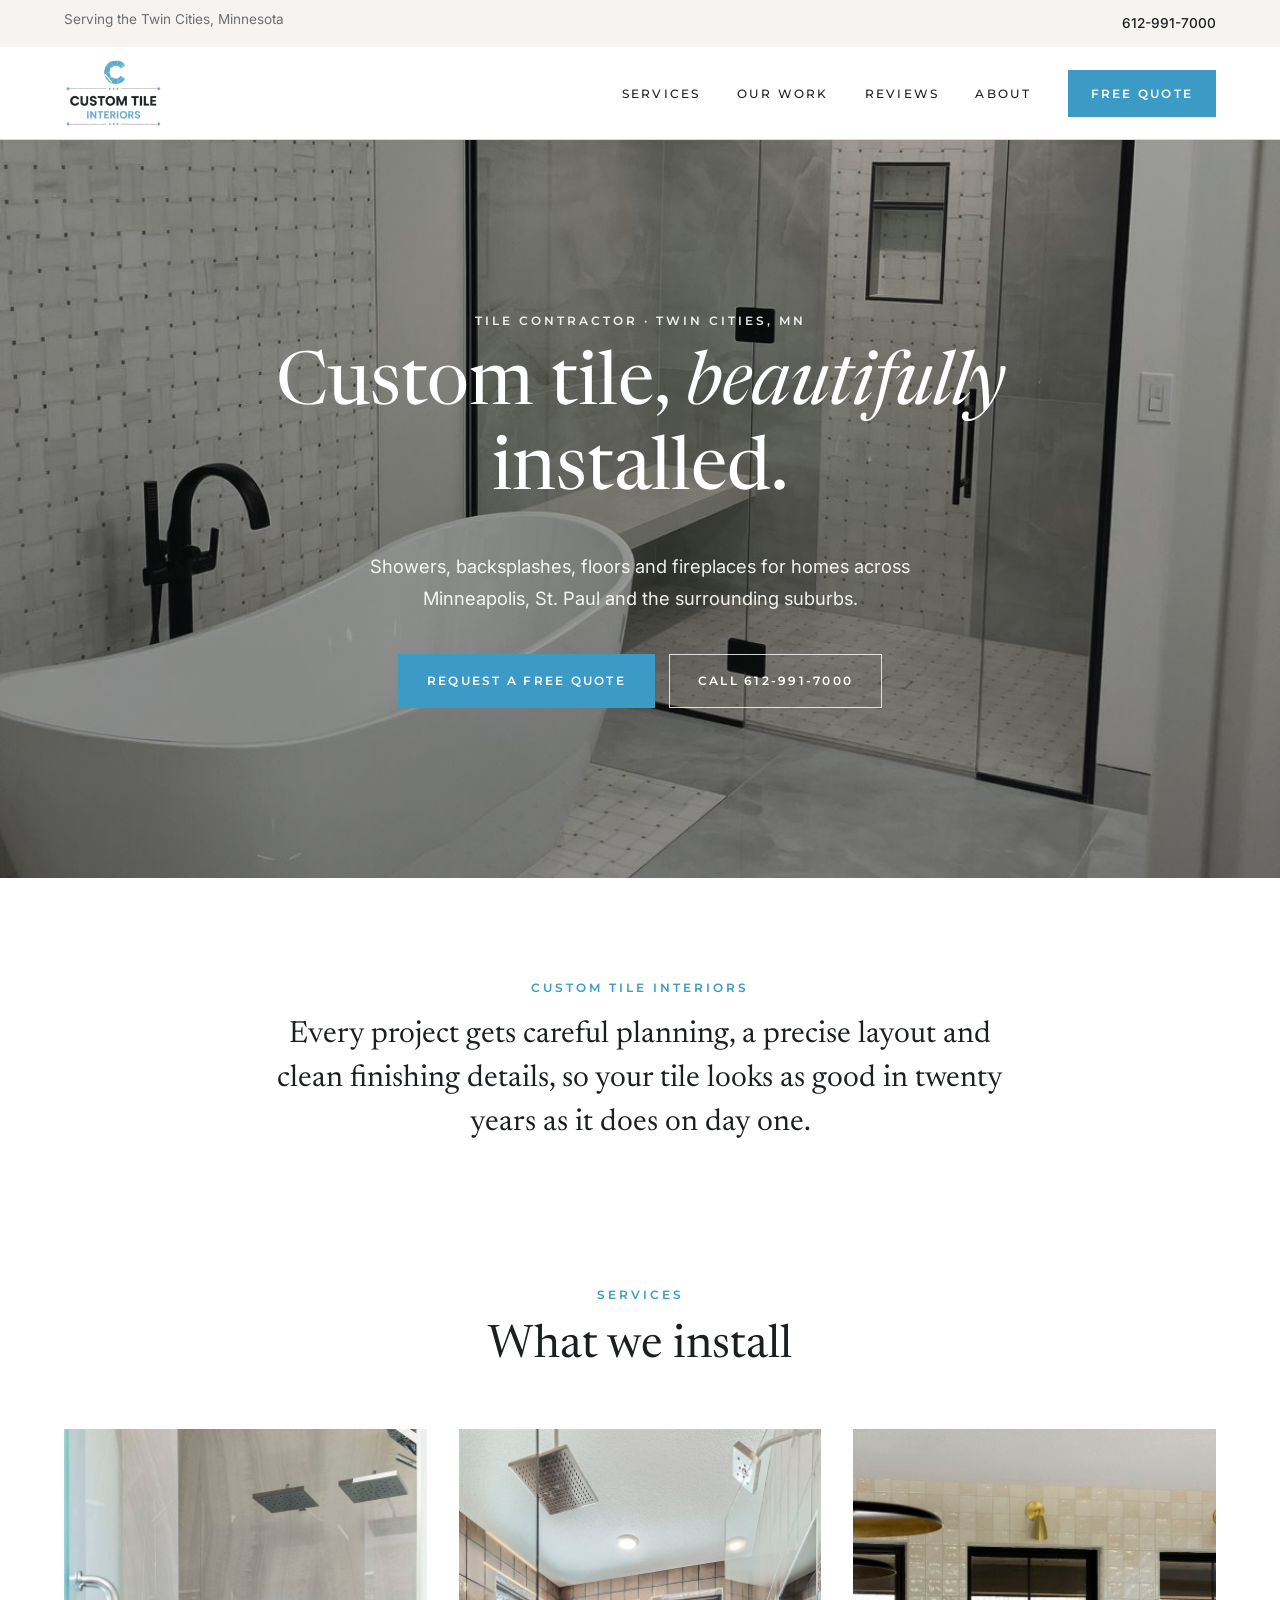
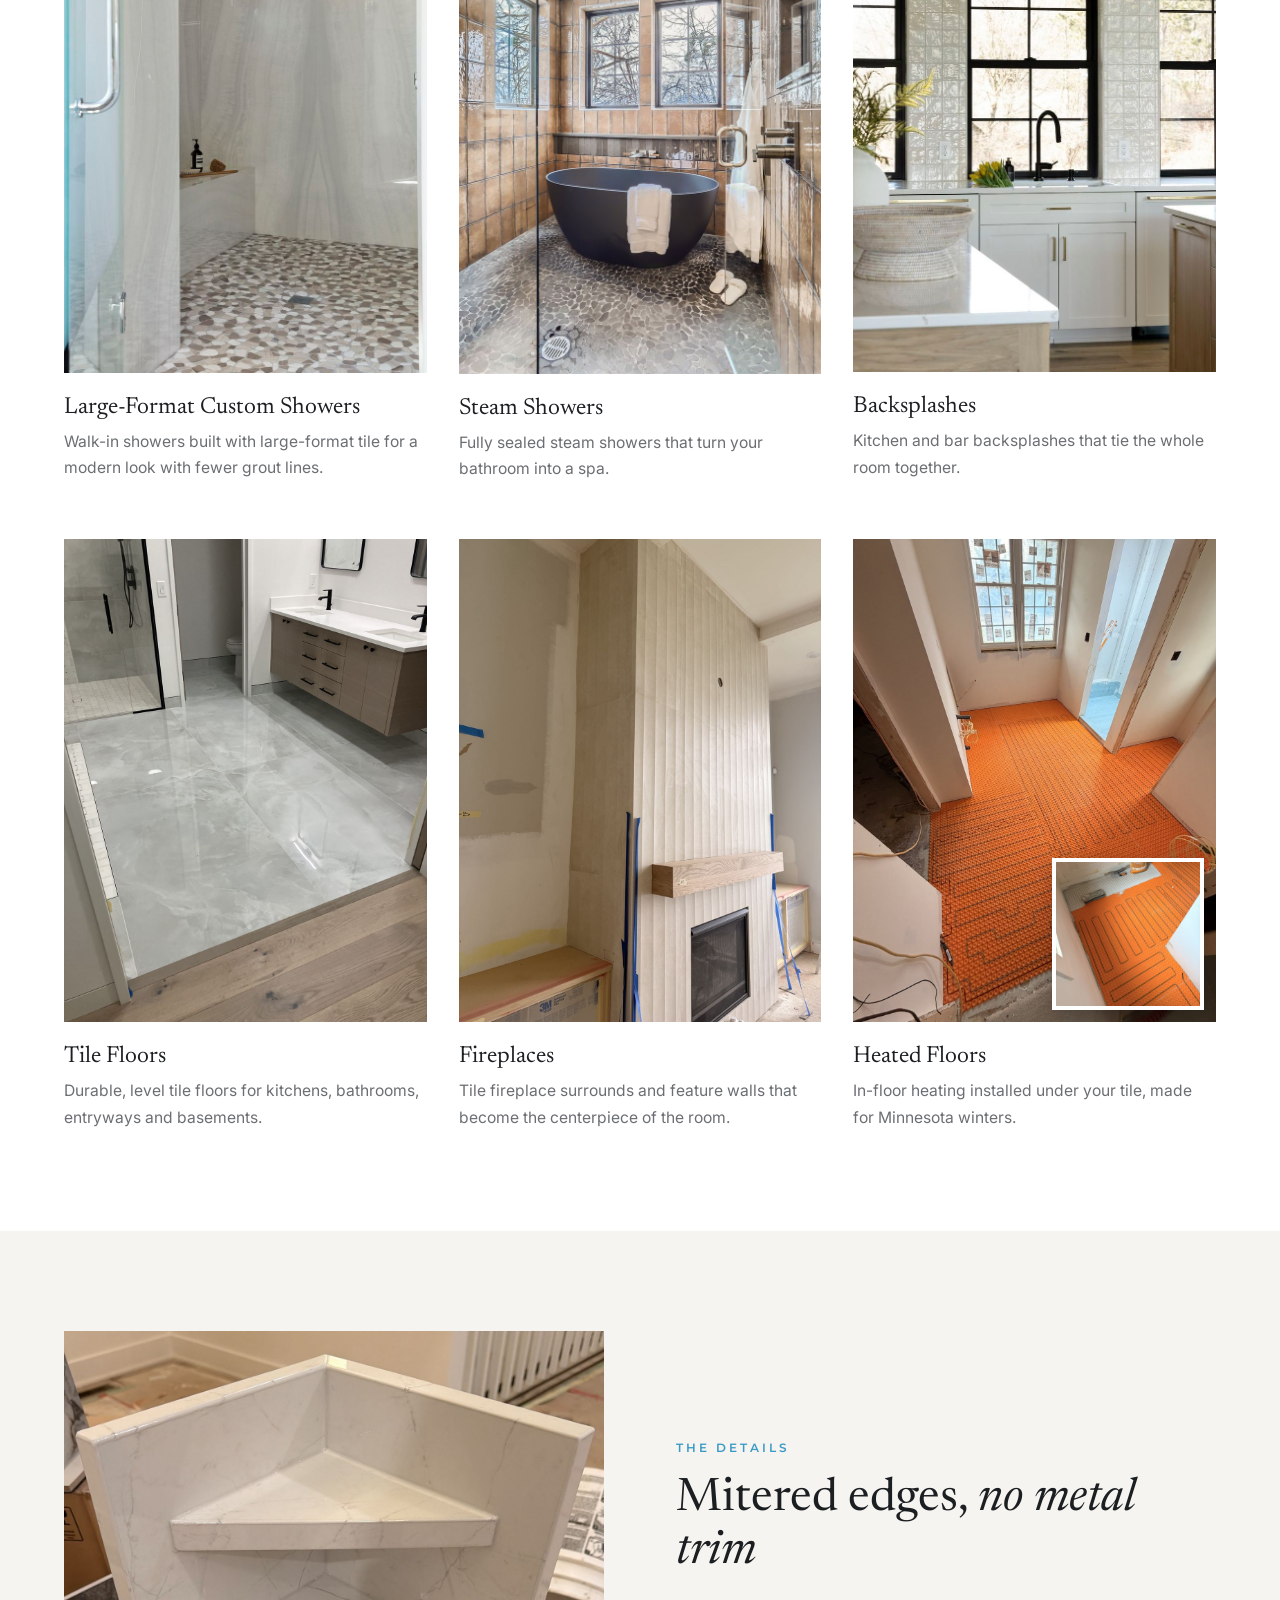
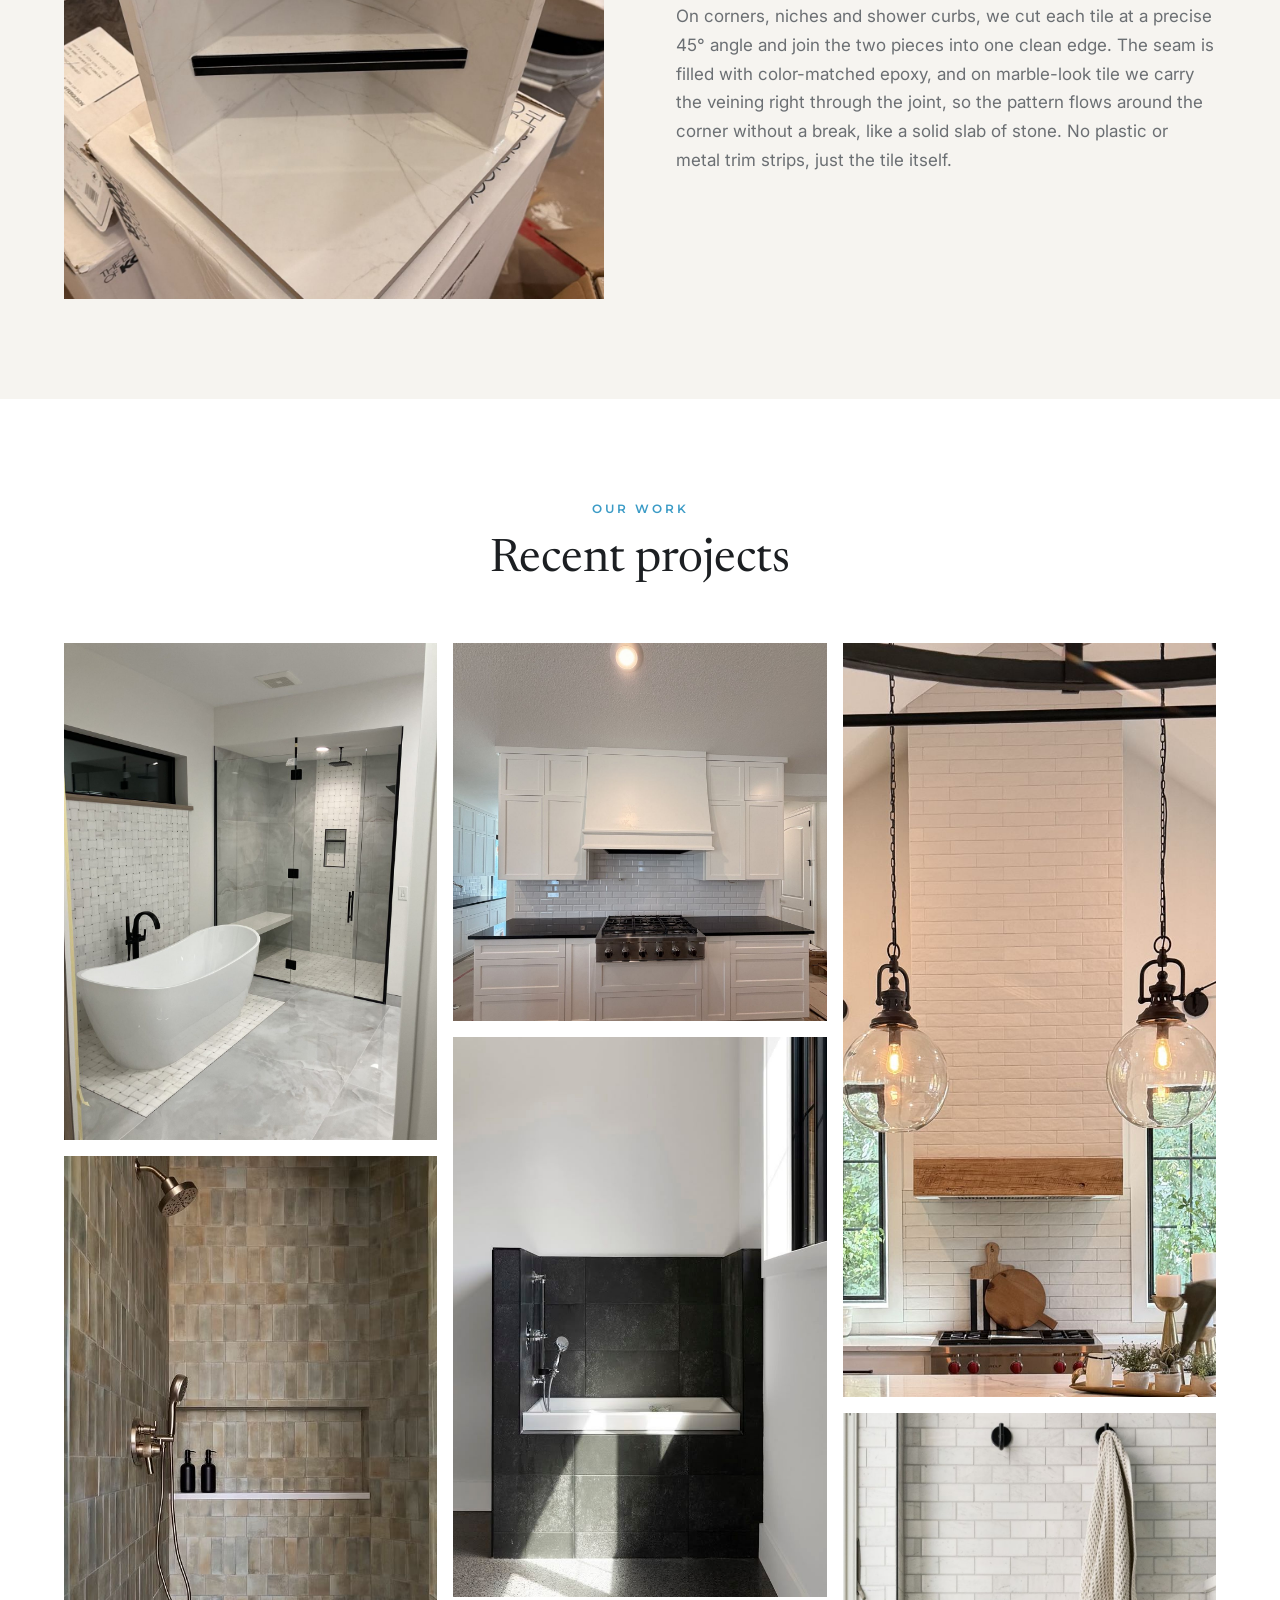
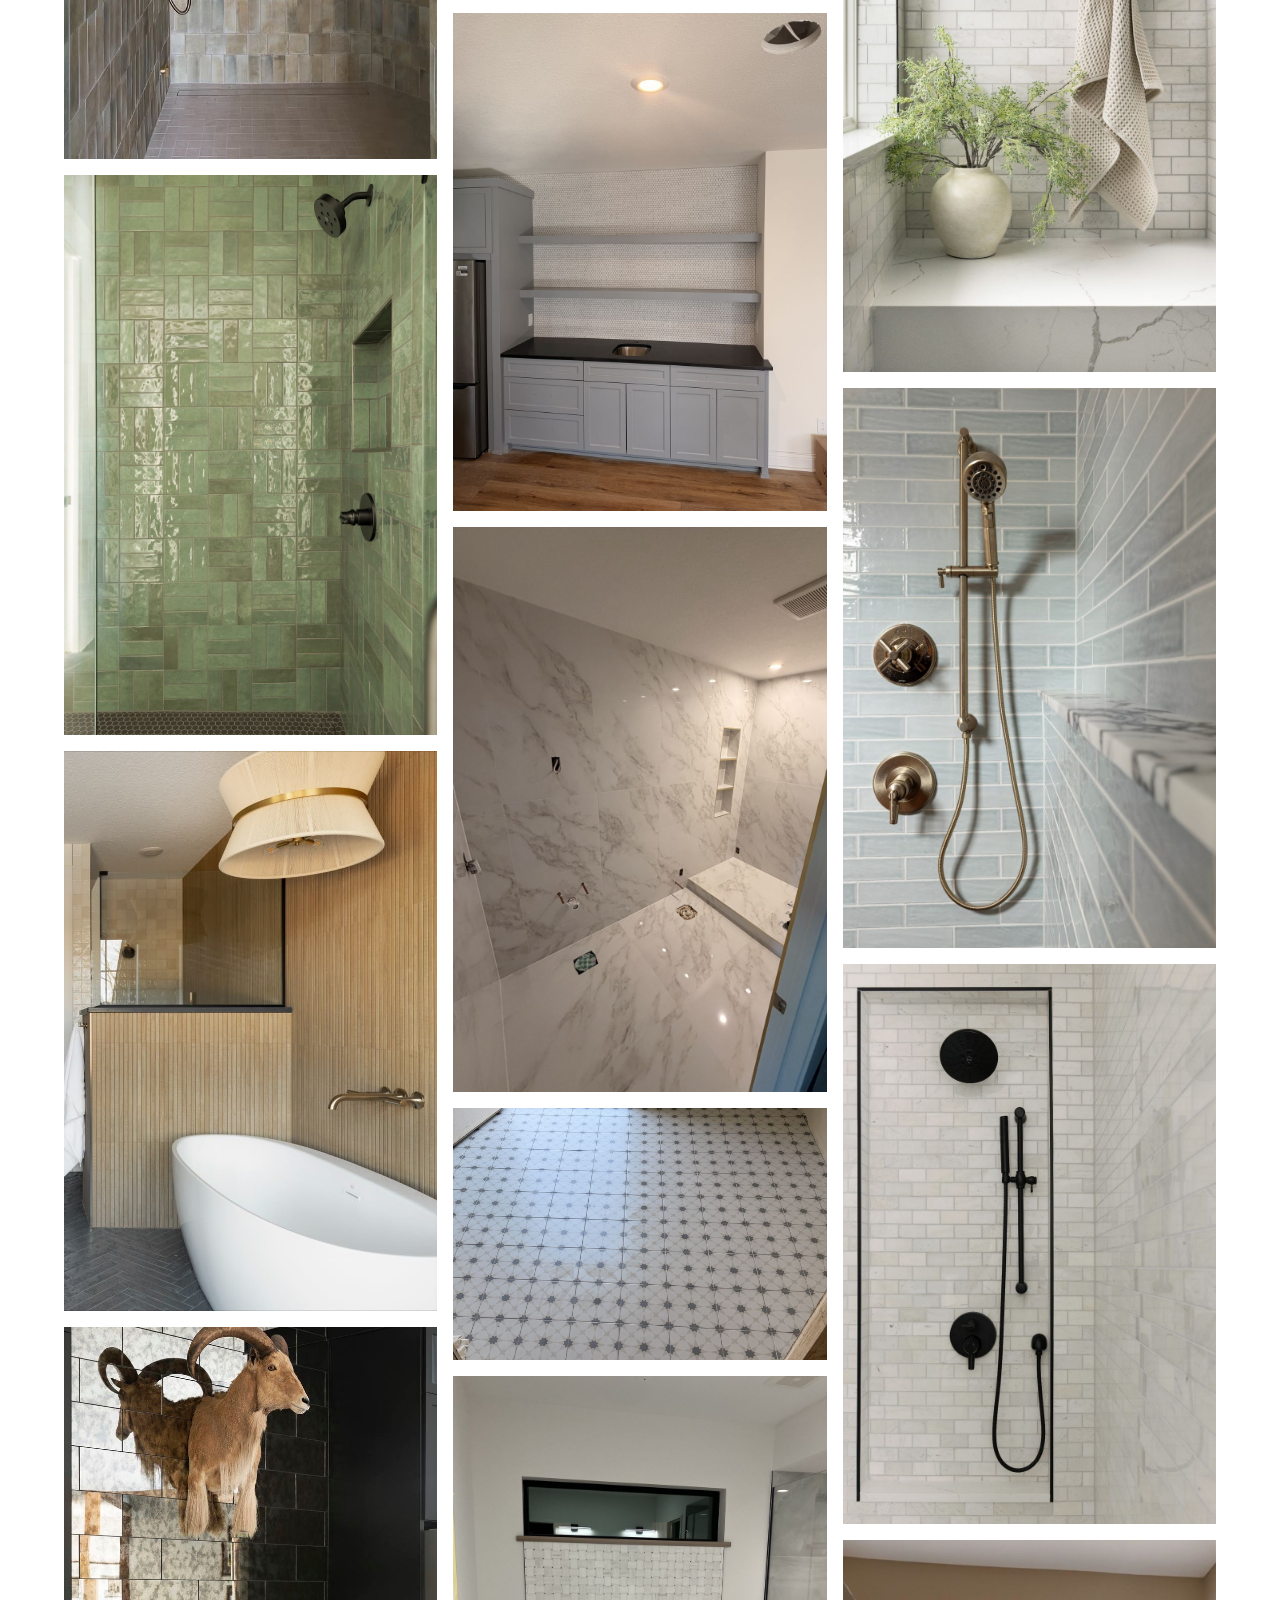
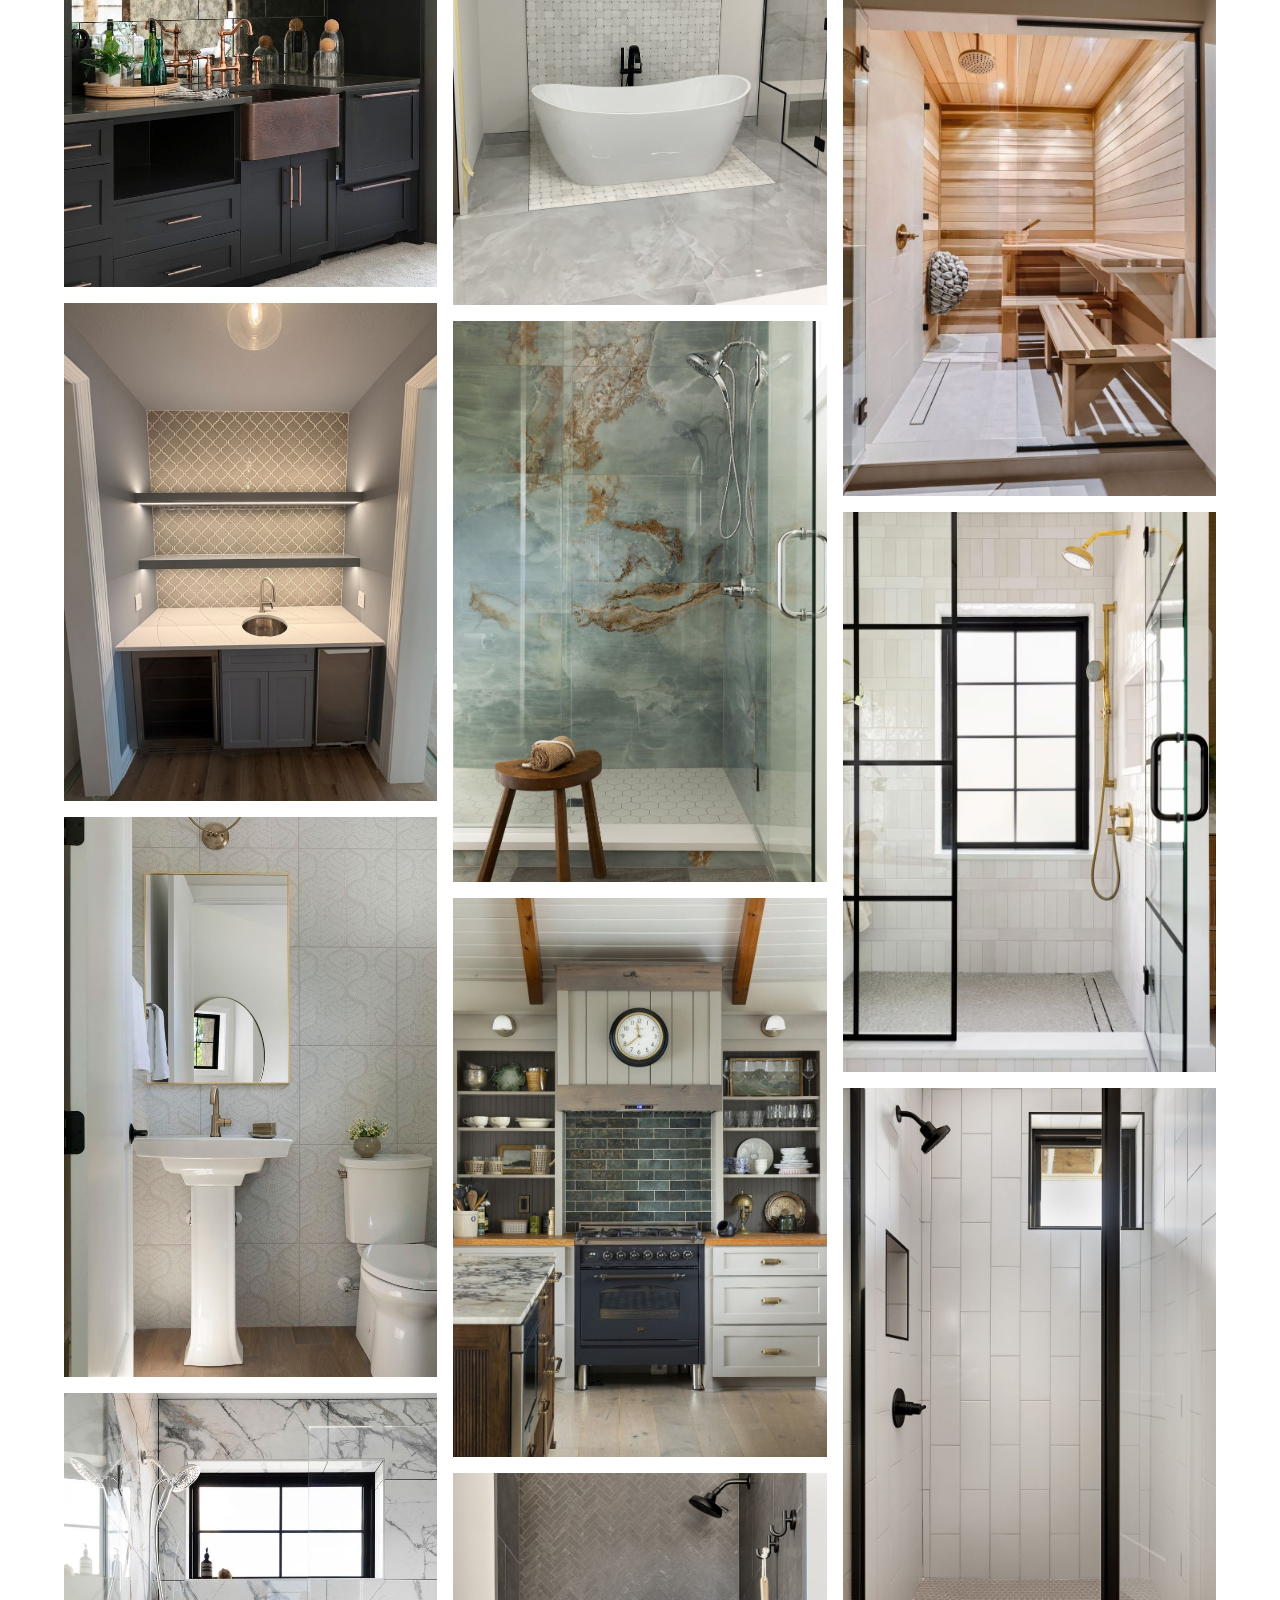
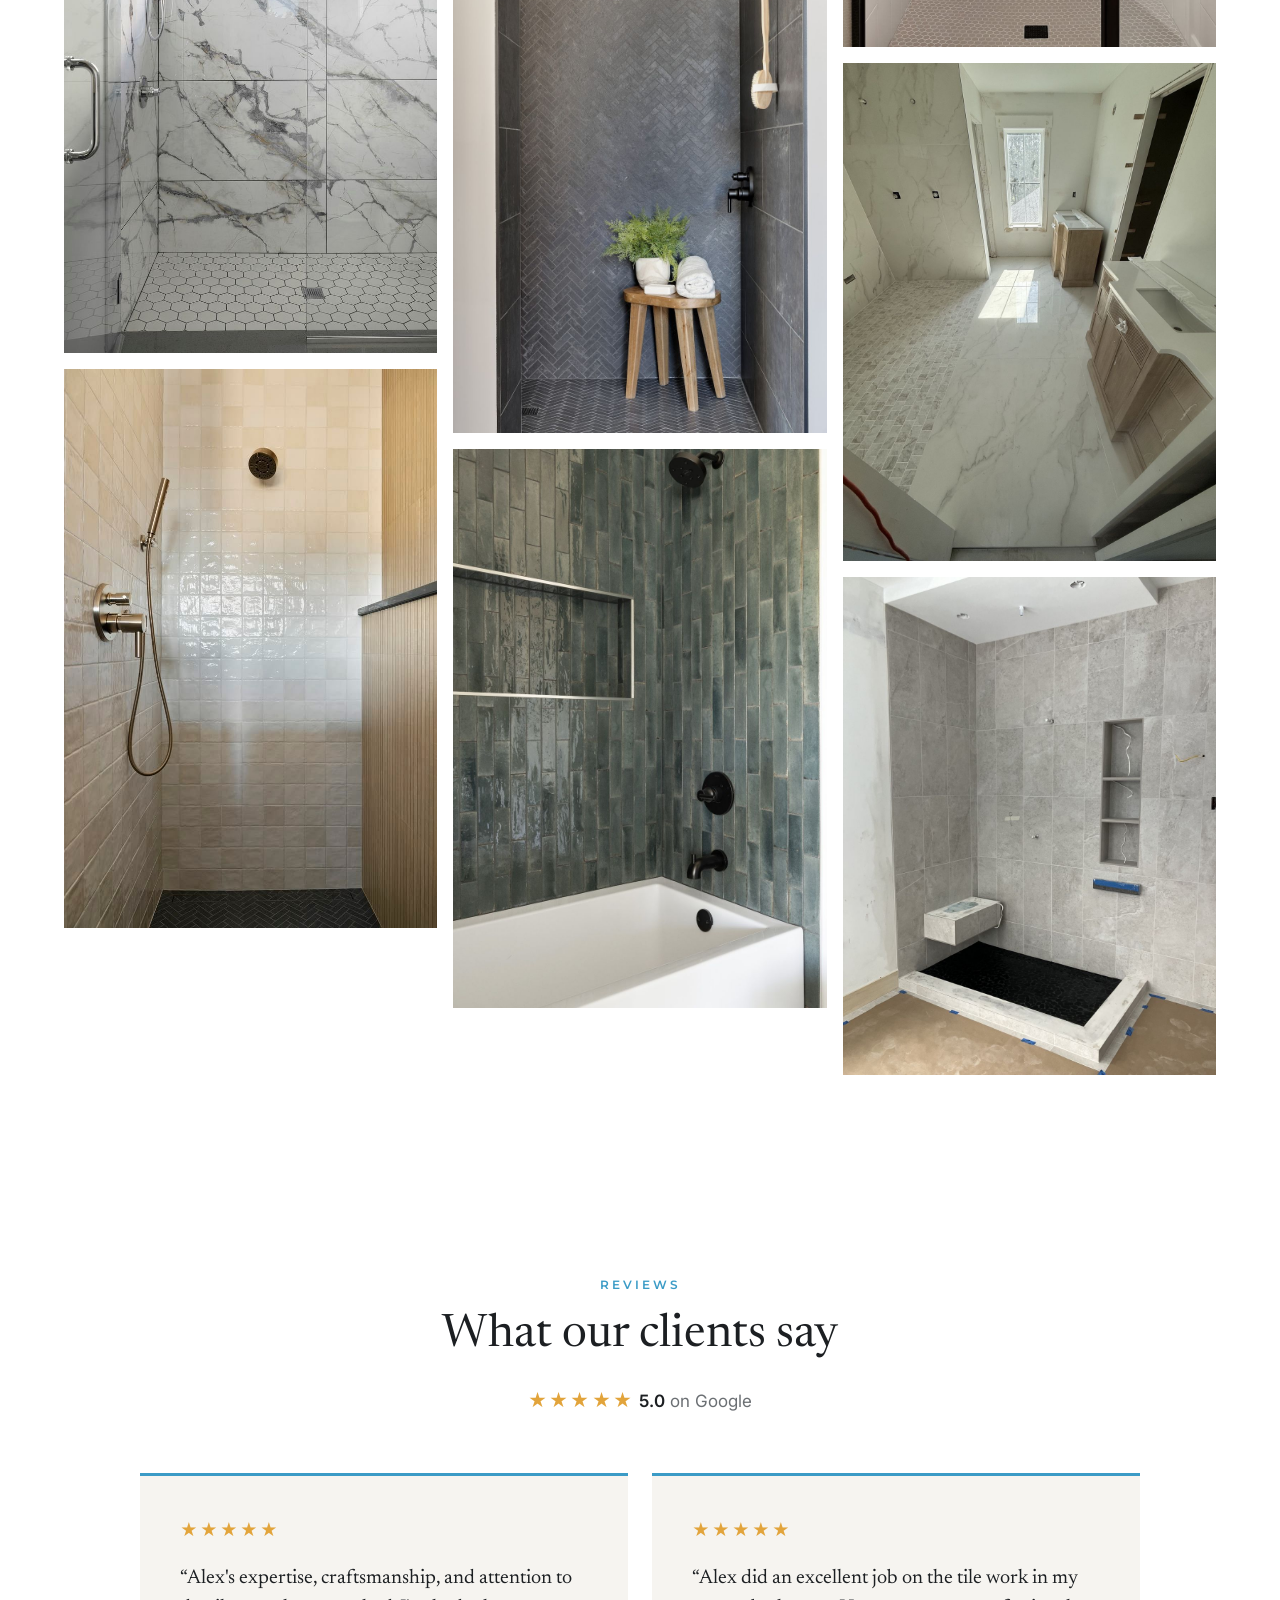
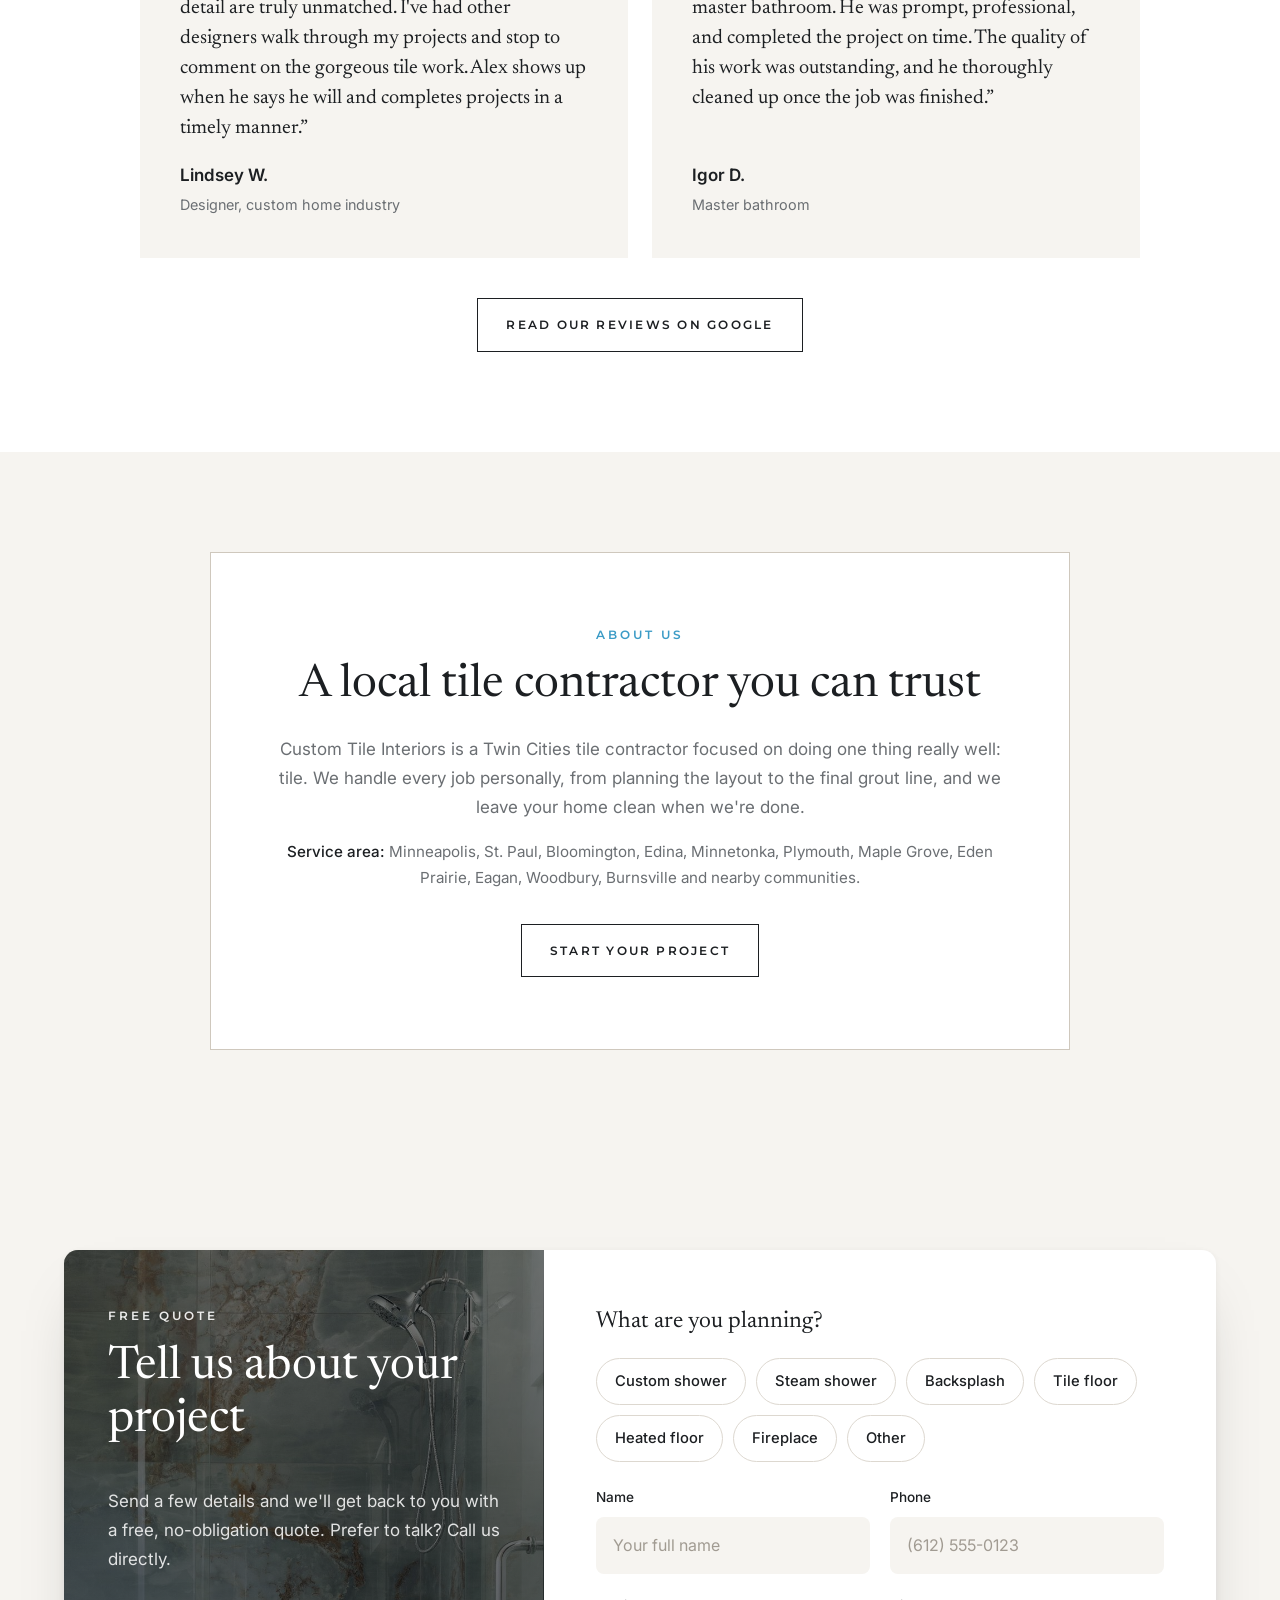
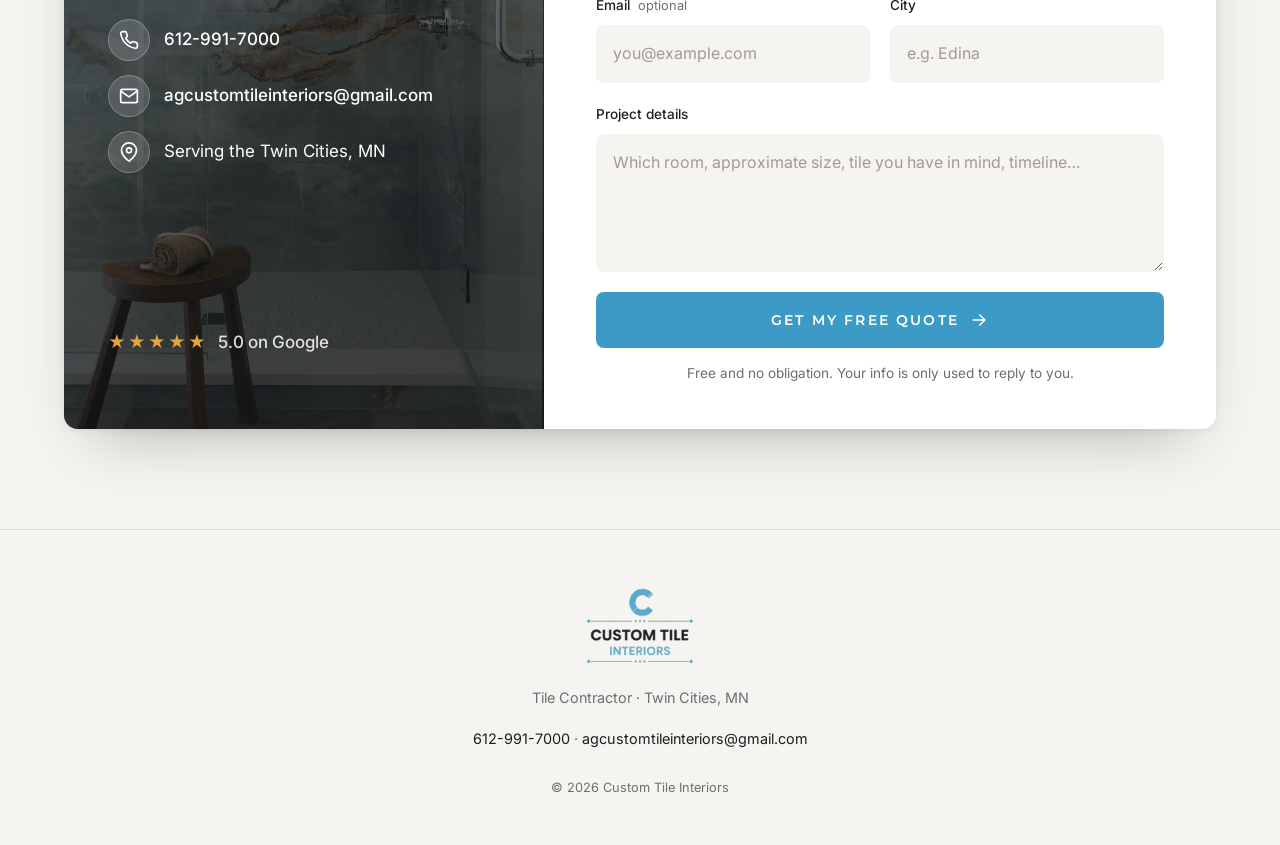
==== commit 5a0e10d7: "Quote form: switch from FormSubmit to Web3Forms (no per-domain activation) Co-Authored-By: Claude Op" ====
--- a/index.html
+++ b/index.html
@@ -3,21 +3,20 @@
 <head>
   <meta charset="utf-8">
   <meta name="viewport" content="width=device-width, initial-scale=1">
-  <!-- Draft: keeps search engines out. Remove this line when the site is ready to launch. -->
-  <meta name="robots" content="noindex, nofollow">
+  <link rel="canonical" href="https://customtileinteriorsmn.com/">
   <title>Custom Tile Interiors | Tile Contractor in the Twin Cities, MN</title>
   <meta name="description" content="Custom Tile Interiors is a tile contractor serving Minneapolis, St. Paul and the Twin Cities. Custom showers, steam showers, backsplashes, tile floors, heated floors and fireplaces. Call 612-991-7000 for a free quote.">
   <link rel="icon" href="images/favicon.png" type="image/png">
   <link rel="apple-touch-icon" href="images/apple-touch-icon.png">
   <meta name="theme-color" content="#ffffff">
-  <!-- Preview shown when the link is texted or shared. Update these URLs when the custom domain goes live. -->
+  <!-- Preview shown when the link is texted or shared -->
   <meta property="og:type" content="website">
   <meta property="og:title" content="Custom Tile Interiors | Twin Cities Tile Contractor">
   <meta property="og:description" content="Custom showers, steam showers, backsplashes, tile floors, heated floors and fireplaces across the Twin Cities. Free quotes: 612-991-7000.">
-  <meta property="og:image" content="https://gorbatiucgleb.github.io/tile-website/images/share-preview.jpg">
+  <meta property="og:image" content="https://customtileinteriorsmn.com/images/share-preview.jpg">
   <meta property="og:image:width" content="1200">
   <meta property="og:image:height" content="630">
-  <meta property="og:url" content="https://gorbatiucgleb.github.io/tile-website/">
+  <meta property="og:url" content="https://customtileinteriorsmn.com/">
   <meta name="twitter:card" content="summary_large_image">
   <link rel="preconnect" href="https://fonts.googleapis.com">
   <link rel="preconnect" href="https://fonts.gstatic.com" crossorigin>
@@ -320,11 +319,12 @@
 
           <!-- Right: the form -->
           <div class="quote-main">
-            <!-- action/method are a backup so the form still sends if the script can't run -->
-            <form class="quote-form" id="quote-form" action="https://formsubmit.co/agcustomtileinteriors@gmail.com" method="POST">
-              <input type="hidden" name="_subject" value="New quote request from the website">
-              <input type="hidden" name="_captcha" value="false">
-              <input type="hidden" name="_template" value="table">
+            <!-- Sends through Web3Forms to the business Gmail. action/method are a backup so the form
+                 still sends if the script can't run. The access key is public by design (it only sends to that inbox). -->
+            <form class="quote-form" id="quote-form" action="https://api.web3forms.com/submit" method="POST">
+              <input type="hidden" name="access_key" value="3ab8ea26-3a21-4261-b1b0-03b778acfa24">
+              <input type="hidden" name="subject" value="New quote request from the website">
+              <input type="hidden" name="from_name" value="Custom Tile Interiors website">
               <fieldset class="chips">
                 <legend>What are you planning?</legend>
                 <label><input type="radio" name="project" value="Custom shower" required><span>Custom shower</span></label>
@@ -357,7 +357,7 @@
               </label>
 
               <!-- Spam trap: hidden from people, bots fill it in -->
-              <input type="text" name="_honey" class="honey" tabindex="-1" autocomplete="off" aria-hidden="true">
+              <input type="checkbox" name="botcheck" class="honey" tabindex="-1" autocomplete="off" aria-hidden="true">
 
               <button type="submit" class="quote-submit">
                 <span class="label-text">Get My Free Quote</span>
@@ -394,6 +394,6 @@
   <!-- Call button that stays on screen on phones -->
   <a href="tel:+16129917000" class="mobile-call">Call for a Free Quote</a>
 
-  <script src="script.js?v=35"></script>
+  <script src="script.js?v=36"></script>
 </body>
 </html>
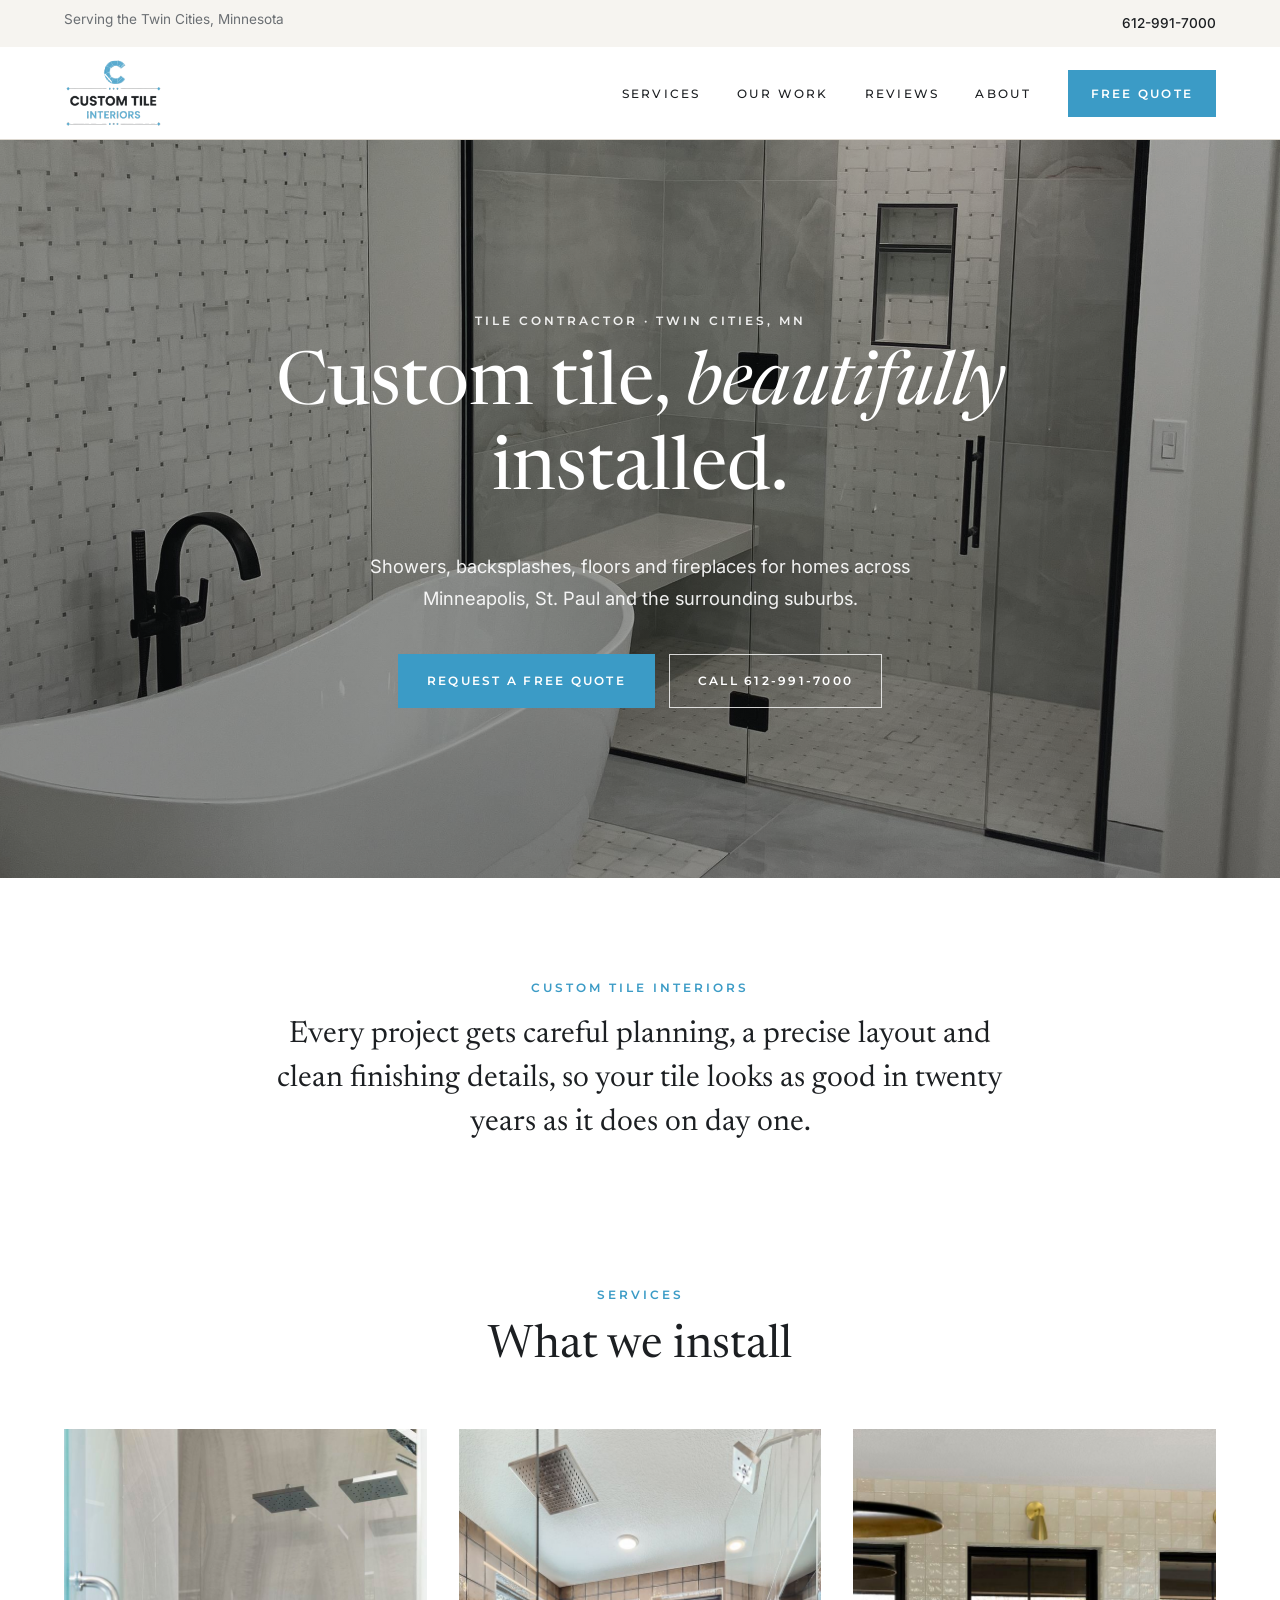
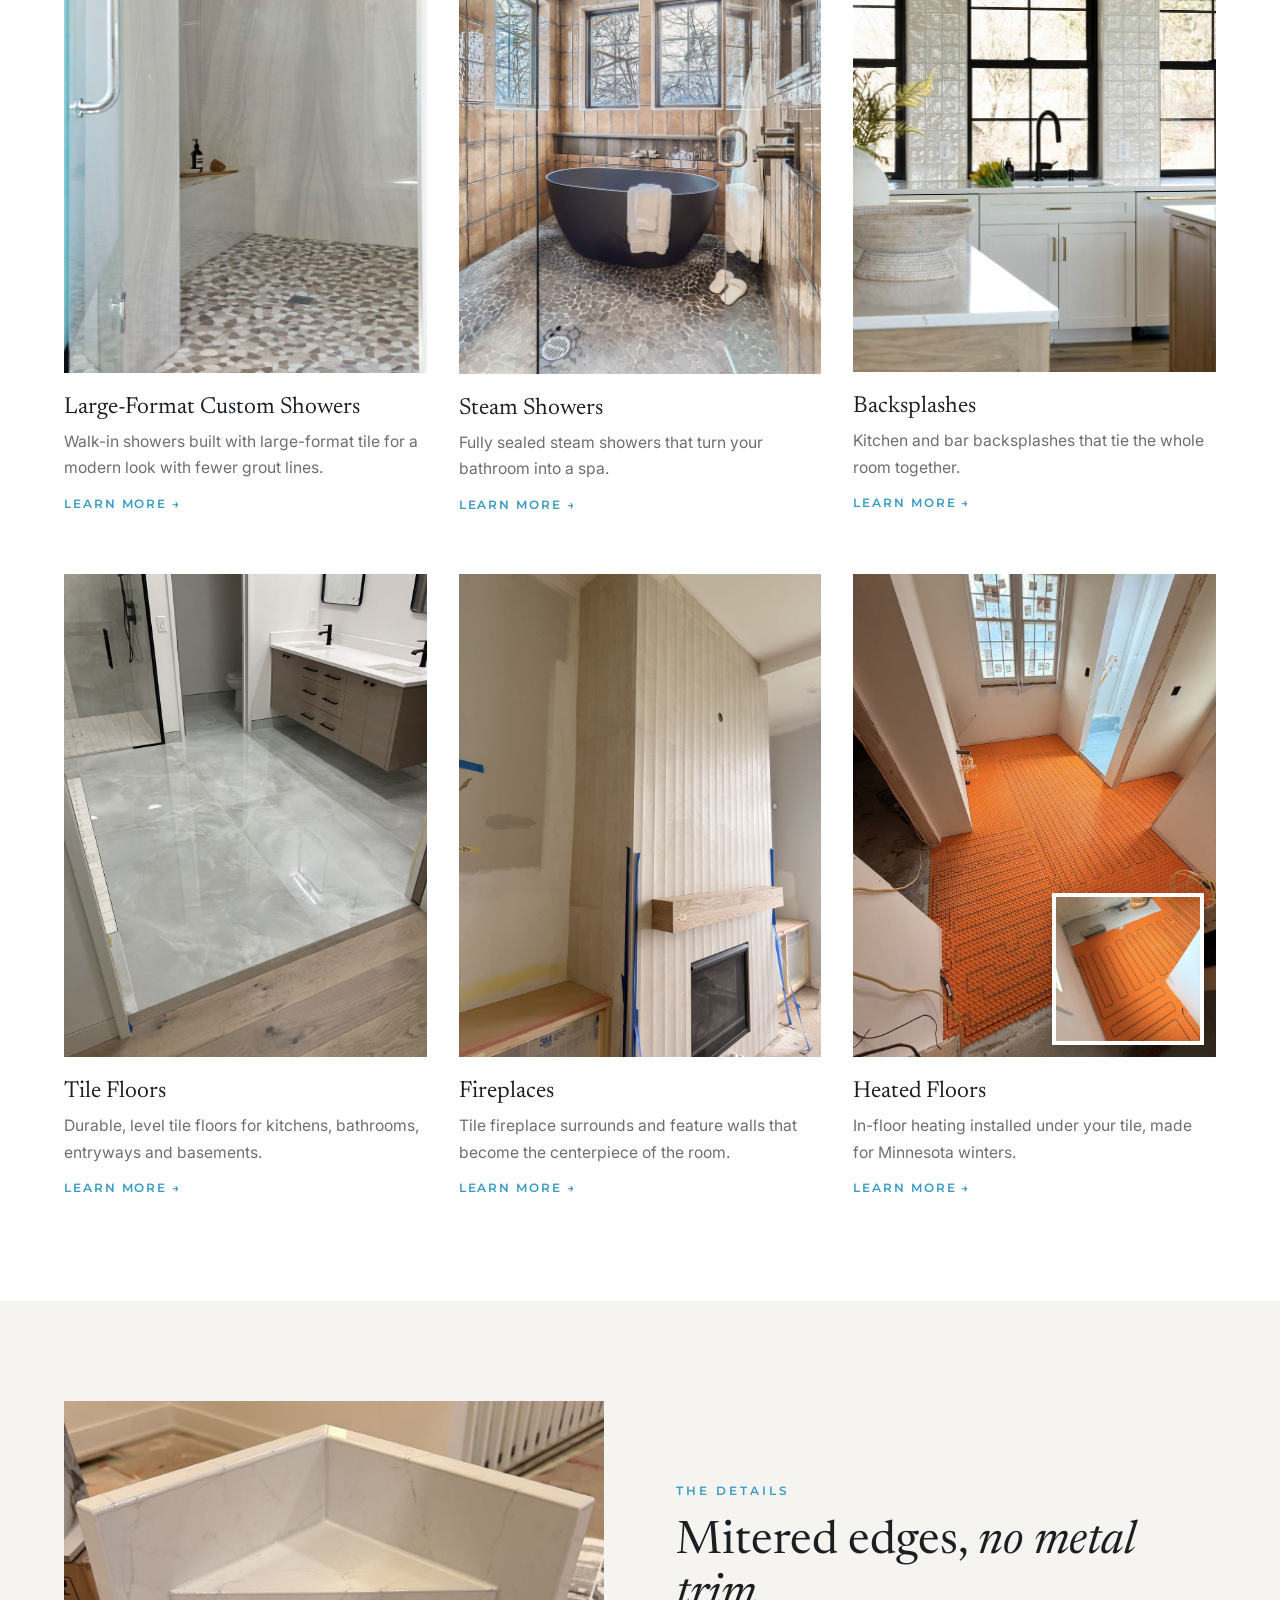
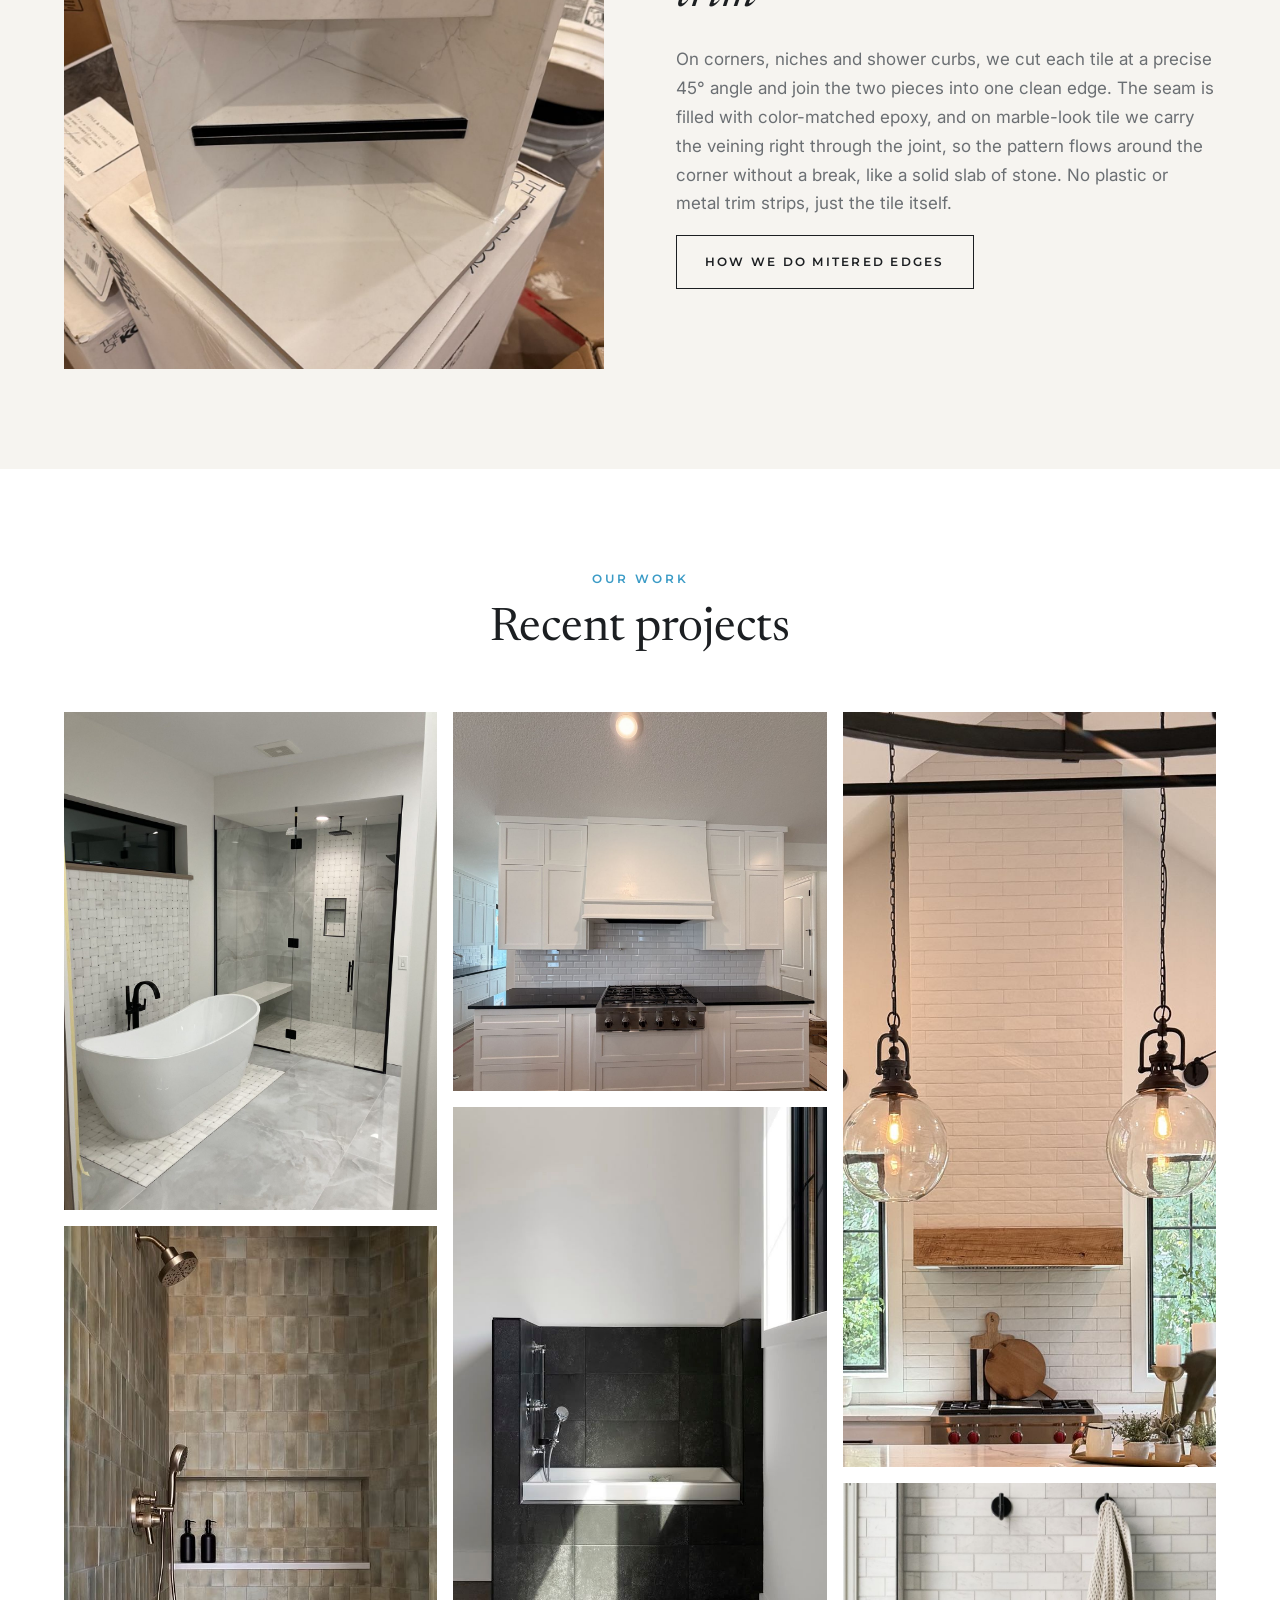
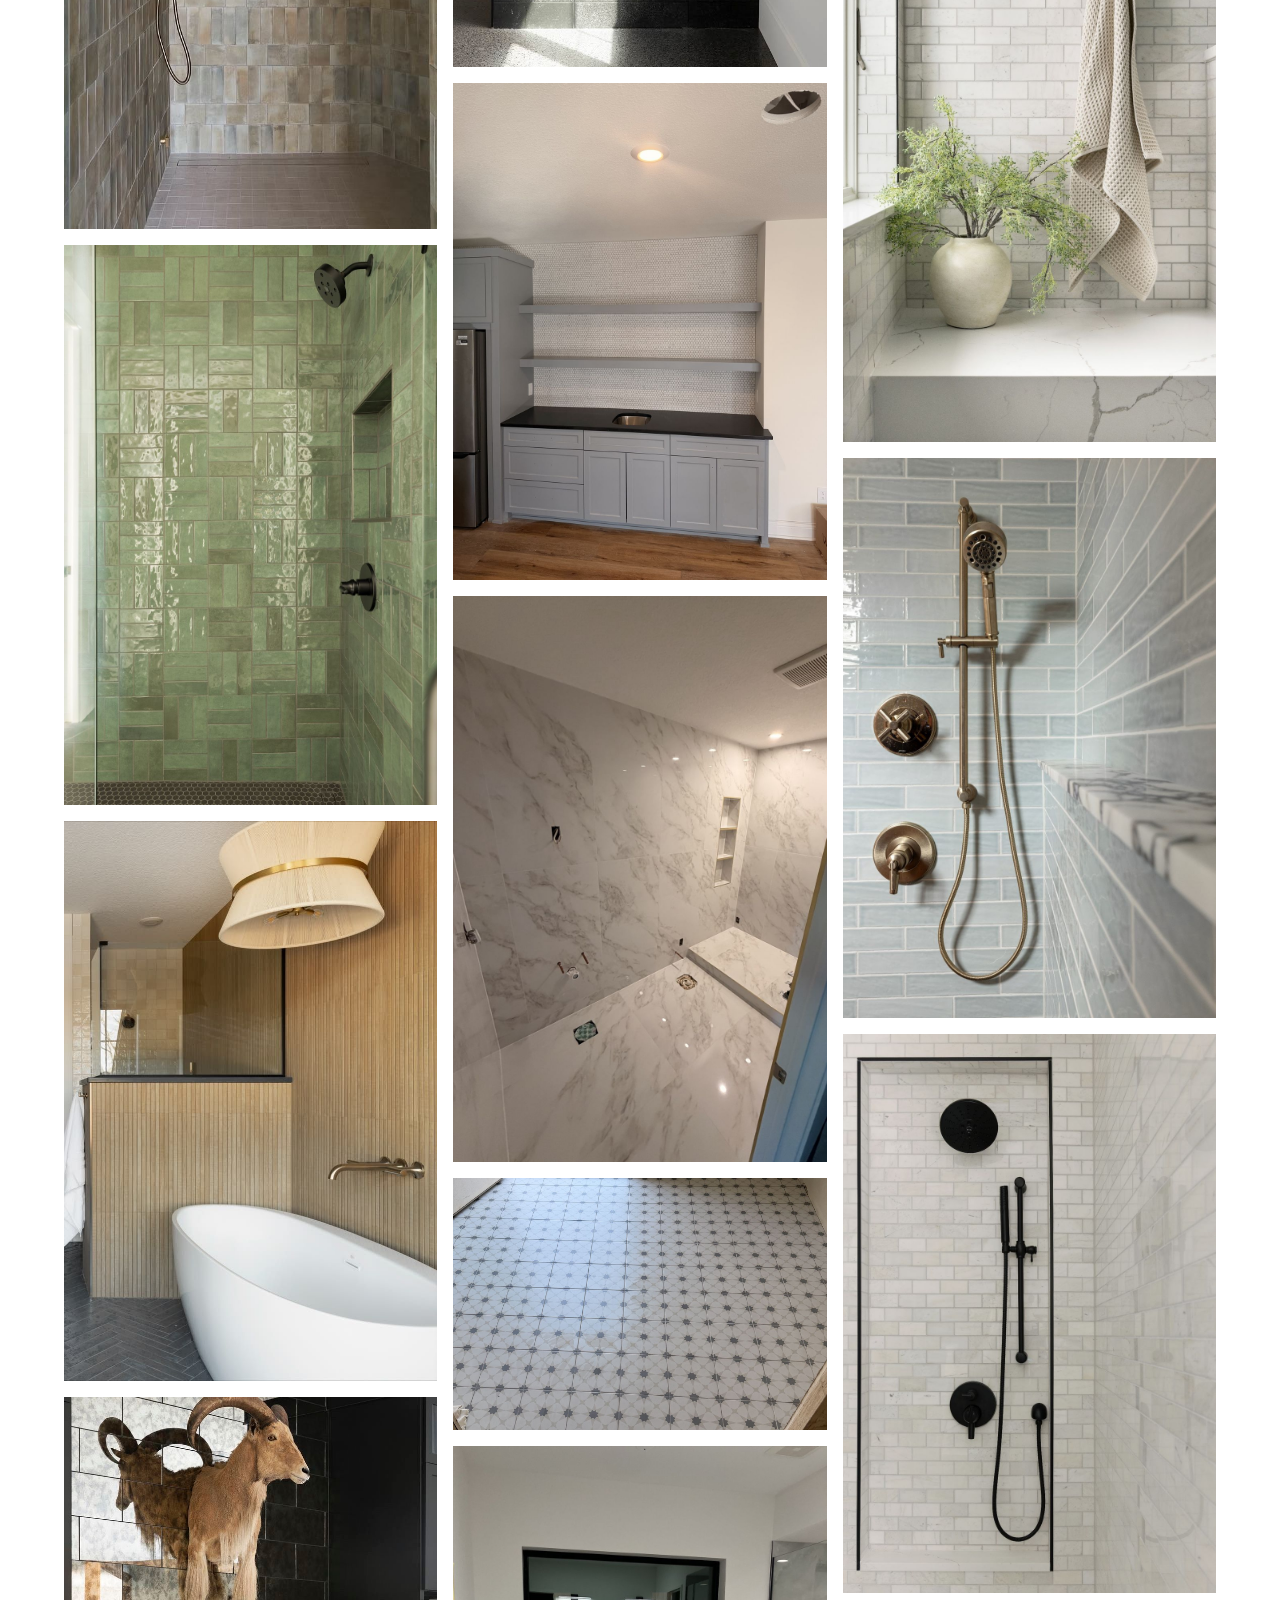
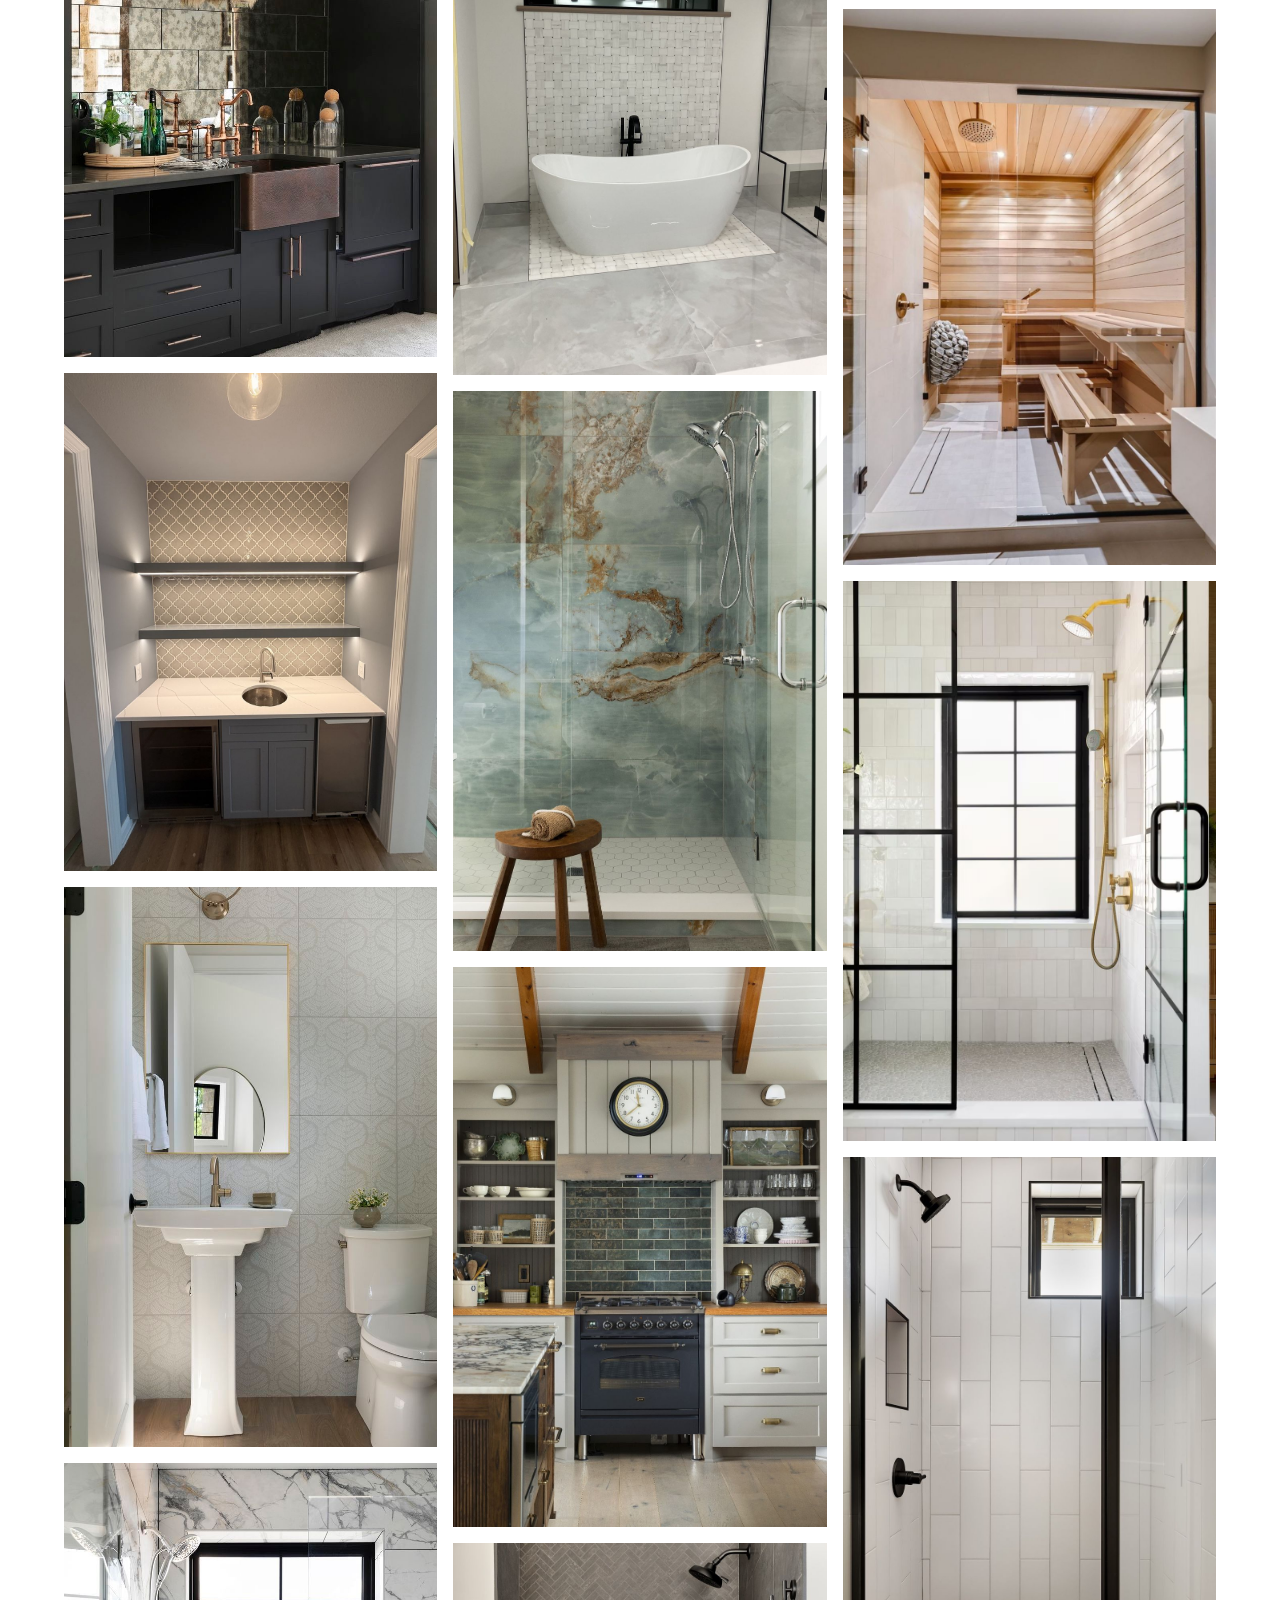
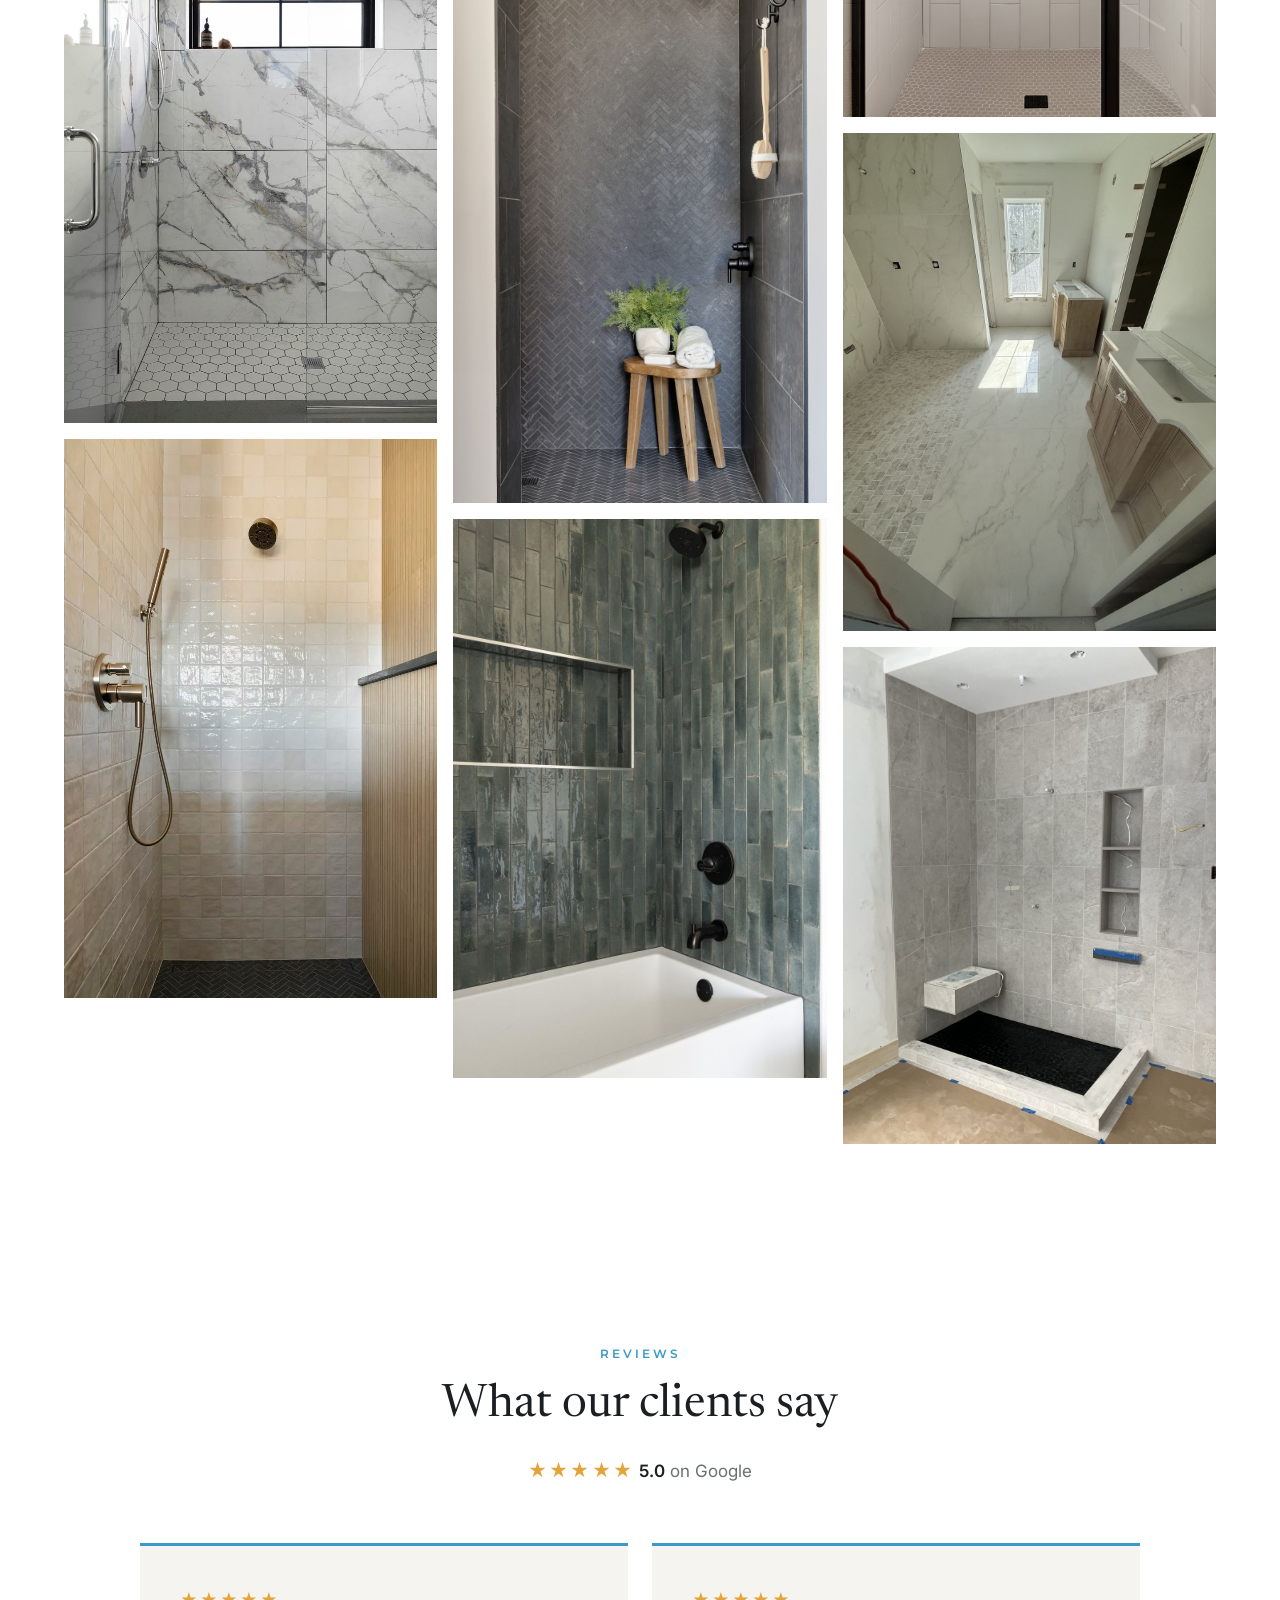
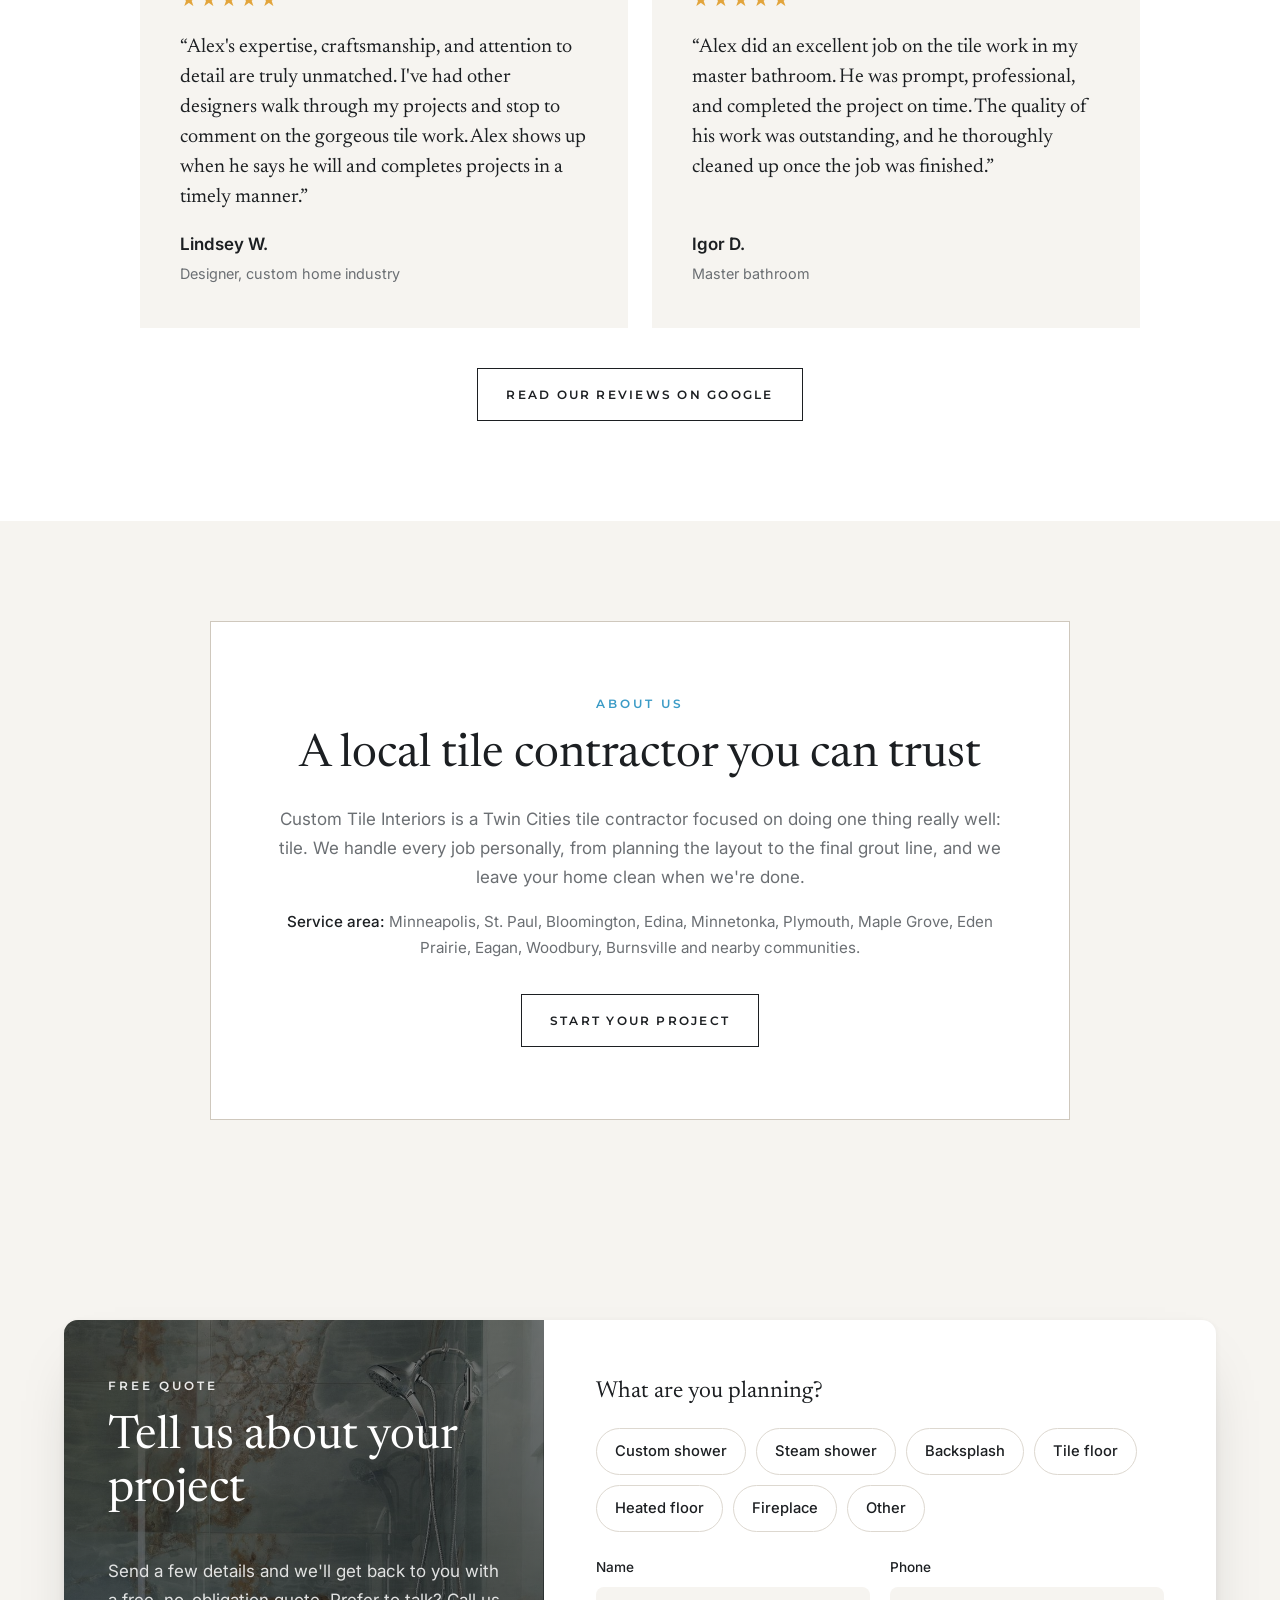
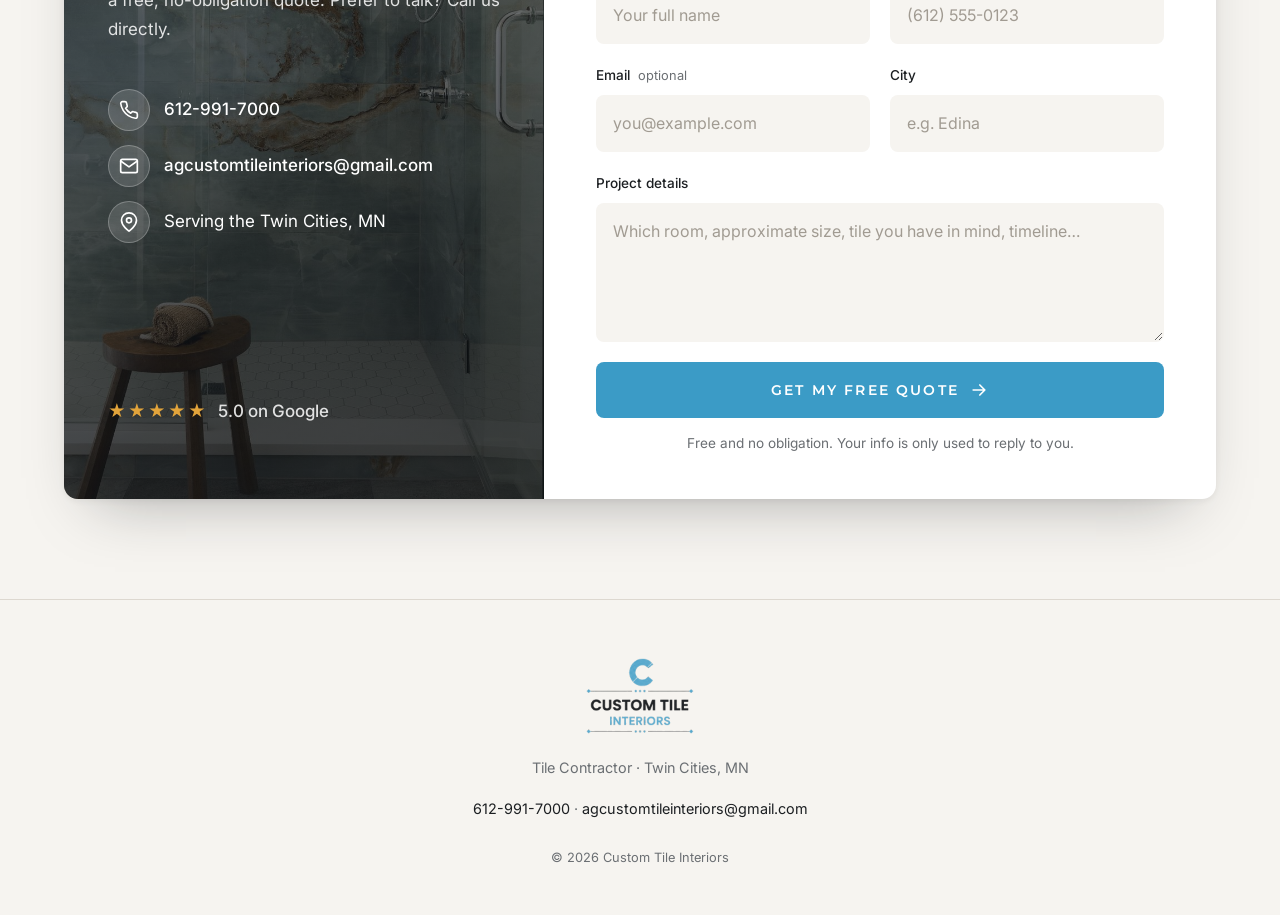
==== commit 8c51c2cc: "Add 7 service pages, Google business data, updated site map - services/<name>/ pages built by tools/" ====
--- a/index.html
+++ b/index.html
@@ -22,13 +22,148 @@
   <link rel="preconnect" href="https://fonts.gstatic.com" crossorigin>
   <link href="https://fonts.googleapis.com/css2?family=Newsreader:ital,opsz,wght@0,6..72,400;0,6..72,500;1,6..72,400&family=Montserrat:wght@500;600&family=Inter:wght@400;500&display=swap" rel="stylesheet">
   <!-- Bump the ?v= number after style changes so phones load the new version -->
-  <link rel="stylesheet" href="styles.css?v=35">
+  <link rel="stylesheet" href="styles.css?v=37">
   <!-- Show the loading screen once per visit (not again when moving around the page) -->
   <script>
     try { if (!sessionStorage.getItem("cti-intro")) document.documentElement.classList.add("is-loading"); }
     catch (e) { document.documentElement.classList.add("is-loading"); }
     // Backup: even if the main script never loads, never keep the page locked behind the loading screen
     setTimeout(function () { document.documentElement.classList.remove("is-loading", "is-loaded"); }, 6000);
+  </script>
+  <!-- Business details for Google (not shown on the page) -->
+  <script type="application/ld+json">
+{
+  "@context": "https://schema.org",
+  "@type": "HomeAndConstructionBusiness",
+  "@id": "https://customtileinteriorsmn.com/#business",
+  "name": "Custom Tile Interiors",
+  "description": "Tile contractor serving Minneapolis, St. Paul and the Twin Cities: custom and steam showers, backsplashes, tile floors, heated floors, fireplaces and mitered tile edges.",
+  "url": "https://customtileinteriorsmn.com/",
+  "telephone": "+1-612-991-7000",
+  "email": "agcustomtileinteriors@gmail.com",
+  "logo": "https://customtileinteriorsmn.com/images/logo-light.png",
+  "image": "https://customtileinteriorsmn.com/images/share-preview.jpg",
+  "address": {
+    "@type": "PostalAddress",
+    "addressRegion": "MN",
+    "addressCountry": "US"
+  },
+  "areaServed": [
+    {
+      "@type": "City",
+      "name": "Minneapolis, MN"
+    },
+    {
+      "@type": "City",
+      "name": "St. Paul, MN"
+    },
+    {
+      "@type": "City",
+      "name": "Bloomington, MN"
+    },
+    {
+      "@type": "City",
+      "name": "Edina, MN"
+    },
+    {
+      "@type": "City",
+      "name": "Minnetonka, MN"
+    },
+    {
+      "@type": "City",
+      "name": "Plymouth, MN"
+    },
+    {
+      "@type": "City",
+      "name": "Maple Grove, MN"
+    },
+    {
+      "@type": "City",
+      "name": "Eden Prairie, MN"
+    },
+    {
+      "@type": "City",
+      "name": "Eagan, MN"
+    },
+    {
+      "@type": "City",
+      "name": "Woodbury, MN"
+    },
+    {
+      "@type": "City",
+      "name": "Burnsville, MN"
+    },
+    {
+      "@type": "Place",
+      "name": "Twin Cities metro, Minnesota"
+    }
+  ],
+  "sameAs": [
+    "https://maps.google.com/?cid=2243337862761201056"
+  ],
+  "hasOfferCatalog": {
+    "@type": "OfferCatalog",
+    "name": "Tile services",
+    "itemListElement": [
+      {
+        "@type": "Offer",
+        "itemOffered": {
+          "@type": "Service",
+          "name": "Large-Format Custom Showers",
+          "url": "https://customtileinteriorsmn.com/services/custom-showers/"
+        }
+      },
+      {
+        "@type": "Offer",
+        "itemOffered": {
+          "@type": "Service",
+          "name": "Steam Showers",
+          "url": "https://customtileinteriorsmn.com/services/steam-showers/"
+        }
+      },
+      {
+        "@type": "Offer",
+        "itemOffered": {
+          "@type": "Service",
+          "name": "Tile Backsplashes",
+          "url": "https://customtileinteriorsmn.com/services/backsplashes/"
+        }
+      },
+      {
+        "@type": "Offer",
+        "itemOffered": {
+          "@type": "Service",
+          "name": "Tile Floors",
+          "url": "https://customtileinteriorsmn.com/services/tile-floors/"
+        }
+      },
+      {
+        "@type": "Offer",
+        "itemOffered": {
+          "@type": "Service",
+          "name": "Heated Tile Floors",
+          "url": "https://customtileinteriorsmn.com/services/heated-floors/"
+        }
+      },
+      {
+        "@type": "Offer",
+        "itemOffered": {
+          "@type": "Service",
+          "name": "Tile Fireplaces",
+          "url": "https://customtileinteriorsmn.com/services/fireplaces/"
+        }
+      },
+      {
+        "@type": "Offer",
+        "itemOffered": {
+          "@type": "Service",
+          "name": "Mitered Tile Edges",
+          "url": "https://customtileinteriorsmn.com/services/mitered-edges/"
+        }
+      }
+    ]
+  }
+}
   </script>
 </head>
 <body>
@@ -157,37 +292,55 @@
 
         <div class="services-grid">
           <article class="service">
-            <div class="ph"><img width="736" height="1104" src="images/shower-porcelain-slabs.jpg" alt="Walk-in shower with floor-to-ceiling porcelain slabs and a pebble mosaic floor" loading="lazy"></div>
-            <h3>Large-Format Custom Showers</h3>
-            <p>Walk-in showers built with large-format tile for a modern look with fewer grout lines.</p>
+            <a href="/services/custom-showers/" class="service-link">
+              <div class="ph"><img width="736" height="1104" src="images/shower-porcelain-slabs.jpg" alt="Walk-in shower with floor-to-ceiling porcelain slabs and a pebble mosaic floor" loading="lazy"></div>
+              <h3>Large-Format Custom Showers</h3>
+              <p>Walk-in showers built with large-format tile for a modern look with fewer grout lines.</p>
+              <span class="service-more">Learn more →</span>
+            </a>
           </article>
           <article class="service">
-            <div class="ph"><img width="736" height="1106" src="images/wet-room-tub-shower.jpg" alt="Glass-enclosed wet room with a rain shower, soaking tub and river rock floor" loading="lazy"></div>
-            <h3>Steam Showers</h3>
-            <p>Fully sealed steam showers that turn your bathroom into a spa.</p>
+            <a href="/services/steam-showers/" class="service-link">
+              <div class="ph"><img width="736" height="1106" src="images/wet-room-tub-shower.jpg" alt="Glass-enclosed wet room with a rain shower, soaking tub and river rock floor" loading="lazy"></div>
+              <h3>Steam Showers</h3>
+              <p>Fully sealed steam showers that turn your bathroom into a spa.</p>
+              <span class="service-more">Learn more →</span>
+            </a>
           </article>
           <article class="service">
-            <div class="ph"><img width="736" height="1103" src="images/kitchen-backsplash.jpg" alt="Kitchen with a glossy handmade-look tile backsplash around black windows" loading="lazy"></div>
-            <h3>Backsplashes</h3>
-            <p>Kitchen and bar backsplashes that tie the whole room together.</p>
+            <a href="/services/backsplashes/" class="service-link">
+              <div class="ph"><img width="736" height="1103" src="images/kitchen-backsplash.jpg" alt="Kitchen with a glossy handmade-look tile backsplash around black windows" loading="lazy"></div>
+              <h3>Backsplashes</h3>
+              <p>Kitchen and bar backsplashes that tie the whole room together.</p>
+              <span class="service-more">Learn more →</span>
+            </a>
           </article>
           <article class="service">
-            <div class="ph"><img width="1050" height="1400" src="images/floor-large-format.jpg" alt="Polished large-format marble-look floor tile in a master bathroom" loading="lazy"></div>
-            <h3>Tile Floors</h3>
-            <p>Durable, level tile floors for kitchens, bathrooms, entryways and basements.</p>
+            <a href="/services/tile-floors/" class="service-link">
+              <div class="ph"><img width="1050" height="1400" src="images/floor-large-format.jpg" alt="Polished large-format marble-look floor tile in a master bathroom" loading="lazy"></div>
+              <h3>Tile Floors</h3>
+              <p>Durable, level tile floors for kitchens, bathrooms, entryways and basements.</p>
+              <span class="service-more">Learn more →</span>
+            </a>
           </article>
           <article class="service">
-            <div class="ph"><img width="1050" height="1400" src="images/fireplace-fluted-tile-full.jpg" alt="Fireplace wall in fluted tile with a wood mantel" loading="lazy"></div>
-            <h3>Fireplaces</h3>
-            <p>Tile fireplace surrounds and feature walls that become the centerpiece of the room.</p>
+            <a href="/services/fireplaces/" class="service-link">
+              <div class="ph"><img width="1050" height="1400" src="images/fireplace-fluted-tile-full.jpg" alt="Fireplace wall in fluted tile with a wood mantel" loading="lazy"></div>
+              <h3>Fireplaces</h3>
+              <p>Tile fireplace surrounds and feature walls that become the centerpiece of the room.</p>
+              <span class="service-more">Learn more →</span>
+            </a>
           </article>
           <article class="service">
-            <div class="ph has-inset">
-              <img width="1050" height="1400" src="images/heated-floor-install.jpg" alt="Heated floor cable system being installed before tile" loading="lazy">
-              <img width="1400" height="1400" src="images/heated-floor-install-2.jpg" alt="Heating cables laid in a bathroom floor membrane" loading="lazy" class="inset">
-            </div>
-            <h3>Heated Floors</h3>
-            <p>In-floor heating installed under your tile, made for Minnesota winters.</p>
+            <a href="/services/heated-floors/" class="service-link">
+              <div class="ph has-inset">
+                <img width="1050" height="1400" src="images/heated-floor-install.jpg" alt="Heated floor cable system being installed before tile" loading="lazy">
+                <img width="1400" height="1400" src="images/heated-floor-install-2.jpg" alt="Heating cables laid in a bathroom floor membrane" loading="lazy" class="inset">
+              </div>
+              <h3>Heated Floors</h3>
+              <p>In-floor heating installed under your tile, made for Minnesota winters.</p>
+              <span class="service-more">Learn more →</span>
+            </a>
           </article>
         </div>
       </div>
@@ -201,6 +354,7 @@
           <p class="label">The details</p>
           <h2>Mitered edges, <em>no metal trim</em></h2>
           <p>On corners, niches and shower curbs, we cut each tile at a precise 45° angle and join the two pieces into one clean edge. The seam is filled with color-matched epoxy, and on marble-look tile we carry the veining right through the joint, so the pattern flows around the corner without a break, like a solid slab of stone. No plastic or metal trim strips, just the tile itself.</p>
+          <a href="/services/mitered-edges/" class="btn btn-outline">How we do mitered edges</a>
         </div>
       </div>
     </section>
@@ -394,6 +548,6 @@
   <!-- Call button that stays on screen on phones -->
   <a href="tel:+16129917000" class="mobile-call">Call for a Free Quote</a>
 
-  <script src="script.js?v=36"></script>
+  <script src="script.js?v=37"></script>
 </body>
 </html>
--- a/styles.css
+++ b/styles.css
@@ -759,3 +759,81 @@
   .site-header { position: relative; }
   html { scroll-padding-top: 0; }
 }
+
+/* ---------- Service pages ---------- */
+.svc-hero { padding: 64px 0 56px; background: var(--stone); }
+.crumbs { font-size: 0.85rem; color: var(--muted); margin-bottom: 28px; }
+.crumbs a { color: var(--muted); text-decoration: none; display: inline-block; padding: 8px 0; }
+.crumbs a:hover { color: var(--blue); }
+.crumbs span { margin: 0 6px; }
+.crumbs [aria-current] { margin: 0; color: var(--ink); }
+.svc-lead { font-size: 1.15rem; color: var(--muted); max-width: 640px; margin: 0 0 2em; }
+.svc-actions { display: flex; flex-wrap: wrap; gap: 12px; }
+.svc-block + .svc-block { margin-top: 48px; }
+.svc-block h2 { font-size: clamp(1.6rem, 3vw, 2.1rem); }
+.svc-list { margin: 0; padding: 0; list-style: none; display: grid; gap: 14px; }
+.svc-list li { position: relative; padding-left: 26px; color: var(--muted); }
+.svc-list li::before {
+  content: "";
+  position: absolute;
+  left: 0;
+  top: 0.55em;
+  width: 10px;
+  height: 10px;
+  background: var(--blue);
+  border-radius: 2px;
+}
+.gallery-solo { columns: 1; max-width: 560px; margin: 0 auto; }
+.faq { display: grid; gap: 12px; }
+.faq-item { border: 1px solid var(--line); border-radius: 10px; background: var(--white); }
+.faq-item summary {
+  cursor: pointer;
+  list-style: none;
+  padding: 18px 52px 18px 22px;
+  font-weight: 500;
+  position: relative;
+}
+.faq-item summary::-webkit-details-marker { display: none; }
+.faq-item summary::after {
+  content: "+";
+  position: absolute;
+  right: 22px;
+  top: 50%;
+  transform: translateY(-50%);
+  font-size: 1.4rem;
+  color: var(--blue);
+}
+.faq-item[open] summary::after { content: "–"; }
+.faq-item p { margin: 0; padding: 0 22px 20px; color: var(--muted); }
+.svc-cta { text-align: center; }
+.svc-cta p:not(.label) { color: var(--muted); margin: 0 0 1.8em; }
+.svc-cta .svc-actions { justify-content: center; }
+.svc-more-label { margin-top: 56px; }
+.svc-more { display: flex; flex-wrap: wrap; justify-content: center; gap: 10px; }
+.svc-more a {
+  padding: 10px 18px;
+  border: 1px solid var(--line);
+  border-radius: 999px;
+  background: var(--white);
+  text-decoration: none;
+  font-size: 0.92rem;
+  font-weight: 500;
+}
+.svc-more a:hover { border-color: var(--blue); color: var(--blue); }
+/* "Learn more" links on the homepage service cards */
+.service-link { color: inherit; text-decoration: none; }
+.service-link:hover h3 { color: var(--blue); }
+.service-more {
+  display: inline-block;
+  margin-top: 12px;
+  font-family: var(--caps);
+  font-weight: 600;
+  font-size: 0.75rem;
+  letter-spacing: 0.16em;
+  text-transform: uppercase;
+  color: var(--blue);
+}
+@media (max-width: 600px) {
+  .svc-hero { padding: 40px 0 36px; }
+  .svc-actions .btn { width: 100%; text-align: center; }
+}
